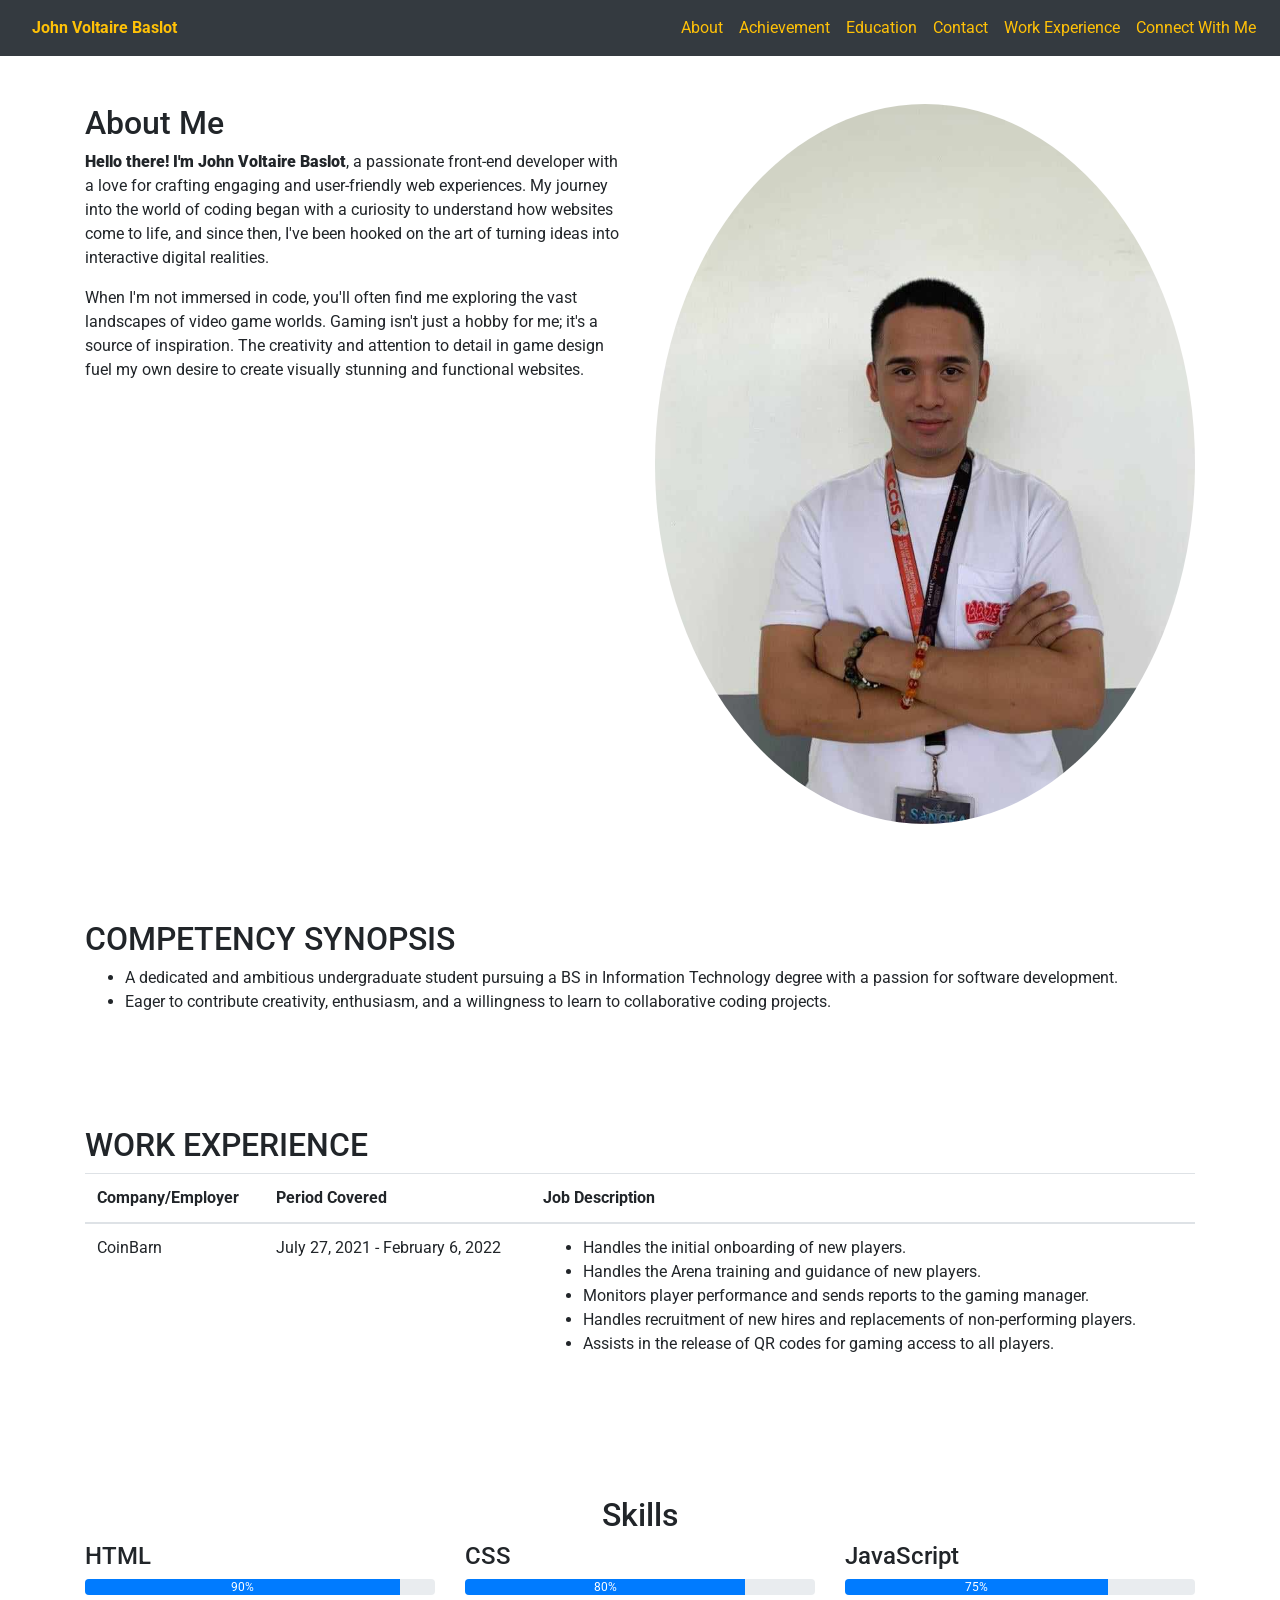
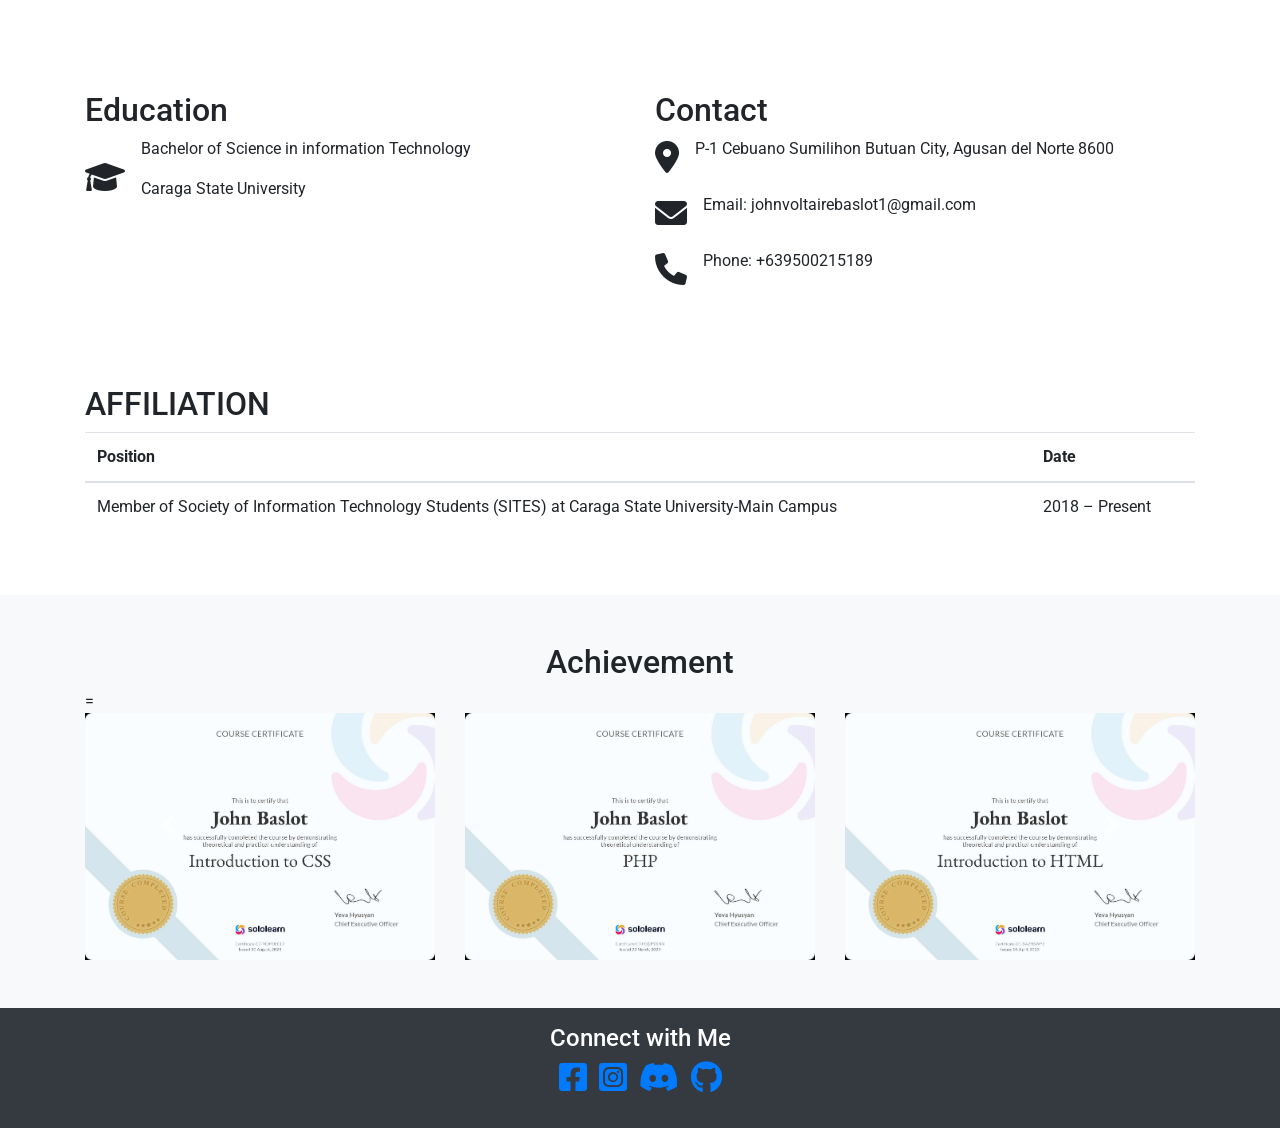
==== index.html @ df672ea3 "Initial commit" ====
<!DOCTYPE html>
<html lang="en">
<head>
    <meta charset="UTF-8">
    <meta name="viewport" content="width=device-width, initial-scale=1.0">
    
    <link rel="stylesheet" href="https://cdnjs.cloudflare.com/ajax/libs/font-awesome/6.0.0-beta3/css/all.min.css">
    <link rel="stylesheet" href="https://fonts.googleapis.com/css2?family=Roboto:wght@400;700&display=swap">
    <link rel="stylesheet" href="https://stackpath.bootstrapcdn.com/bootstrap/4.5.2/css/bootstrap.min.css">
    <link rel="stylesheet" href="styles.css">


    <title>John Voltaire Baslot - Portfolio</title>
</head>
<body>

    <!-- Navbar -->
  <nav class="navbar navbar-expand-lg navbar-light bg-dark">
    <a class="nav-link text-warning bg-yellow" href="#about"  style="color: white; font-weight: bold;">John Voltaire Baslot</a>
    <button class="navbar-toggler" type="button" data-toggle="collapse" data-target="#navbarNav" aria-controls="navbarNav" aria-expanded="false" aria-label="Toggle navigation">
        <span class="navbar-toggler-icon"></span>
    </button>
    <div class="collapse navbar-collapse" id="navbarNav">
        <ul class="navbar-nav ml-auto">
            <li class="nav-item active">
                <a class="nav-link text-warning bg-yellow" href="#about">About</a>
            </li>
            <li class="nav-item">
                <a class="nav-link text-warning bg-yellow" href="#projects">Achievement</a>
            </li>
            <li class="nav-item">
                <a class="nav-link text-warning bg-yellow" href="#education-contact">Education</a>
            </li>
            <li class="nav-item">
                <a class="nav-link text-warning bg-yellow" href="#education-contact">Contact</a>
            </li>
            <li class="nav-item">
              <a class="nav-link text-warning bg-yellow" href="#work-experience">Work Experience</a>
          </li>
          <li class="nav-item">
            <a class="nav-link text-warning bg-yellow" href="#footer">Connect With Me</a>
        </li>
        </ul>
    </div>
</nav>



    <!-- About Section -->
    <section id="about" class="py-5">
        <div class="container">
            <div class="row">
                <div class="col-md-6">
                    <h2>About Me</h2>
                    <p> <span style="font-weight: 1000;">Hello there! I'm John Voltaire Baslot</span>, 
                        a passionate front-end developer with a love for crafting engaging and user-friendly web experiences.
                         My journey into the world of coding began with a curiosity to understand how websites come to life, and since then,
                        I've been hooked on the art of turning ideas into interactive digital realities.</p>
                    <p>When I'm not immersed in code, you'll often find me exploring the vast landscapes of video game worlds. Gaming isn't just a hobby for me; it's a source of inspiration. 
                        The creativity and attention to detail in game design fuel my own desire to create visually stunning and functional websites.
                    </p>
                </div>
                <!-- Add an image of yourself in the other column -->
                <div class="col-md-6">
                    <img src="/img/baslot.jpg" alt="Your Name" class="img-fluid rounded-circle">
                </div>
            </div>
        </div>
    </section>

    <!-- COMPETENCY SYNOPSIS -->
<section id="competency-synopsis" class="py-5">
  <div class="container">
      <h2>COMPETENCY SYNOPSIS</h2>
      <ul>
          <li>A dedicated and ambitious undergraduate student pursuing a BS in Information Technology degree with a passion for software development.</li>
          <li>Eager to contribute creativity, enthusiasm, and a willingness to learn to collaborative coding projects.</li>
      </ul>
  </div>
</section>

<!-- WORK EXPERIENCE -->
<section id="work-experience" class="py-5">
  <div class="container">
      <h2>WORK EXPERIENCE</h2>
      <table class="table">
          <thead>
              <tr>
                  <th>Company/Employer</th>
                  <th>Period Covered</th>
                  <th>Job Description</th>
              </tr>
          </thead>
          <tbody>
              <tr>
                  <td>CoinBarn</td>
                  <td>July 27, 2021 - February 6, 2022</td>
                  <td>
                      <ul>
                          <li>Handles the initial onboarding of new players.</li>
                          <li>Handles the Arena training and guidance of new players.</li>
                          <li>Monitors player performance and sends reports to the gaming manager.</li>
                          <li>Handles recruitment of new hires and replacements of non-performing players.</li>
                          <li>Assists in the release of QR codes for gaming access to all players.</li>
                      </ul>
                  </td>
              </tr>
              <!-- Add more work experiences as needed -->
          </tbody>
      </table>
  </div>
</section>

    <!-- Skills Section -->
<section id="skills" class="py-5">
  <div class="container">
      <h2 class="text-center">Skills</h2>
      <div class="row">
          <div class="col-md-4">
              <h4>HTML</h4>
              <div class="progress">
                  <div class="progress-bar" role="progressbar" style="width: 90%;" aria-valuenow="90" aria-valuemin="0" aria-valuemax="100">90%</div>
              </div>
          </div>
          <div class="col-md-4">
              <h4>CSS</h4>
              <div class="progress">
                  <div class="progress-bar" role="progressbar" style="width: 80%;" aria-valuenow="80" aria-valuemin="0" aria-valuemax="100">80%</div>
              </div>
          </div>
          <div class="col-md-4">
              <h4>JavaScript</h4>
              <div class="progress">
                  <div class="progress-bar" role="progressbar" style="width: 75%;" aria-valuenow="75" aria-valuemin="0" aria-valuemax="100">75%</div>
              </div>
          </div>
          <!-- Add more skills as needed -->
      </div>
  </div>
</section>
    <!-- Education and Contact Section -->
<section id="education-contact" class="py-5">
  <div class="container">
      <div class="row">
          <!-- Education Section -->
          <div class="col-md-6">
              <h2>Education</h2>
              <div class="d-flex align-items-center mb-3">
                  <i class="fas fa-graduation-cap fa-2x mr-3"></i> 

                  <div>
              
                      <p>Bachelor of Science in information Technology</p>
                      <p>Caraga State University</p>
                          
                  </div>
                  
              </div>
          </div>
          <!-- Contact Section -->
          <div class="col-md-6">
              <h2>Contact</h2>
              <div class="d-flex align-items-center mb-3">
                  <i class="fas fa-map-marker-alt fa-2x mr-3"></i> <!-- Bootstrap Location Icon -->
                  <div>
                      <p>P-1 Cebuano Sumilihon Butuan City, Agusan del Norte 8600</p>
                  </div>
              </div>
              <div class="d-flex align-items-center mb-3">
                  <i class="fas fa-envelope fa-2x mr-3"></i> <!-- Bootstrap Email Icon -->
                  <div>
                      <p>Email: johnvoltairebaslot1@gmail.com</p>
                  </div>
              </div>
              <div class="d-flex align-items-center">
                  <i class="fas fa-phone fa-2x mr-3"></i> <!-- Bootstrap Phone Icon -->
                  <div>
                      <p>Phone: +639500215189</p>
                  </div>
              </div>
          </div>
      </div>
  </div>
</section>
<!-- Affiliation Section -->
<section id="affiliation" class="py-5">
  <div class="container">
      <h2>AFFILIATION</h2>
      <table class="table">
          <thead>
              <tr>
                  <th>Position</th>
                  <th>Date</th>
              </tr>
          </thead>
          <tbody>
              <tr>
                  <td>Member of Society of Information Technology Students (SITES) at Caraga State University-Main Campus</td>
                  <td>2018 – Present</td>
              </tr>
              <!-- Add more affiliations as needed -->
          </tbody>
      </table>
  </div>
</section>
<!-- Achievement Section -->
<section id="projects" class="bg-light py-5">
  <div class="container">
      <h2 class="text-center">Achievement</h2>

      <div id="achievementCarousel" class="carousel slide" data-ride="carousel" data-interval="2000">
          <div class="carousel-inner">
              <!-- Slide 1 -->
              <div class="carousel-item active">=
                  <div class="row">
                      <!-- Certificate 1 -->
                      <div class="col-md-4">
                          <img src="/img/cert1.jpg" alt="Certificate 1" class="d-block w-100 img-fluid">
                      </div>
                      <!-- Certificate 2 -->
                      <div class="col-md-4">
                          <img src="/img/cert2.jpg" alt="Certificate 2" class="d-block w-100 img-fluid">
                      </div>
                      <!-- Certificate 3 -->
                      <div class="col-md-4">
                          <img src="/img/cert3.jpg" alt="Certificate 3" class="d-block w-100 img-fluid">
                      </div>
                  </div>
              </div>

              <!-- Slide 2 -->
              <div class="carousel-item">
                  <div class="row">
                      <!-- Certificate 4 -->
                      <div class="col-md-4">
                          <img src="/img/cert4.jpg" alt="Certificate 4" class="d-block w-100 img-fluid">
                      </div>
                      <!-- Certificate 5 -->
                      <div class="col-md-4">
                          <img src="/img/cert5.jpg" alt="Certificate 5" class="d-block w-100 img-fluid">
                      </div>
                      <!-- Add more certificates as needed -->
                  </div>
              </div>
          </div>

          <!-- Carousel Controls -->
          <a class="carousel-control-prev" href="#achievementCarousel" role="button" data-slide="prev">
              <span class="carousel-control-prev-icon" aria-hidden="true"></span>
              <span class="sr-only">Previous</span>
          </a>
          <a class="carousel-control-next" href="#achievementCarousel" role="button" data-slide="next">
              <span class="carousel-control-next-icon" aria-hidden="true"></span>
              <span class="sr-only">Next</span>
          </a>
      </div>
  </div>
</section>
<!-- Footer Section -->
<footer id="footer" class="py-3 bg-dark text-white">
  <div class="container text-center">
      <div class="row">
          <div class="col-md-12">
              <h4>Connect with Me</h4>
              <ul class="list-inline">
                  <!-- Facebook Icon -->
                  <li class="list-inline-item">
                      <a href="https://www.facebook.com/khenjohn87" target="_blank" title="Facebook">
                          <i class="fab fa-facebook-square fa-2x"></i>
                      </a>
                  </li>
                  <!-- Instagram Icon -->
                  <li class="list-inline-item">
                      <a href="https://www.instagram.com/Aintgvnsht_/?fbclid=IwAR0Fw1UlTPKoQnUHBwfjWMZiloUyAlEYt2yUigf3tytFsCGXTXT5GcWN_cA" target="_blank" title="Instagram">
                          <i class="fab fa-instagram-square fa-2x"></i>
                      </a>
                  </li>
                  <!-- Discord Icon -->
                  <li class="list-inline-item">
                      <a href="https://discord.gg/yourinvite" target="_blank" title="Discord">
                          <i class="fab fa-discord fa-2x"></i>
                      </a>
                  </li>
                  <!-- GitHub Icon -->
                  <li class="list-inline-item">
                      <a href="https://github.com/Baslot" target="_blank" title="GitHub">
                          <i class="fab fa-github fa-2x"></i>
                      </a>
                  </li>
              </ul>
          </div>
      </div>
  </div>
</footer>
    <!-- Bootstrap JS and Popper.js (required for Bootstrap components) -->
    <script src="https://code.jquery.com/jquery-3.5.1.slim.min.js"></script>
    <script src="https://cdn.jsdelivr.net/npm/@popperjs/core@2.10.2/dist/umd/popper.min.js"></script>
    <script src="https://stackpath.bootstrapcdn.com/bootstrap/4.5.2/js/bootstrap.min.js"></script>
</body>
</html>
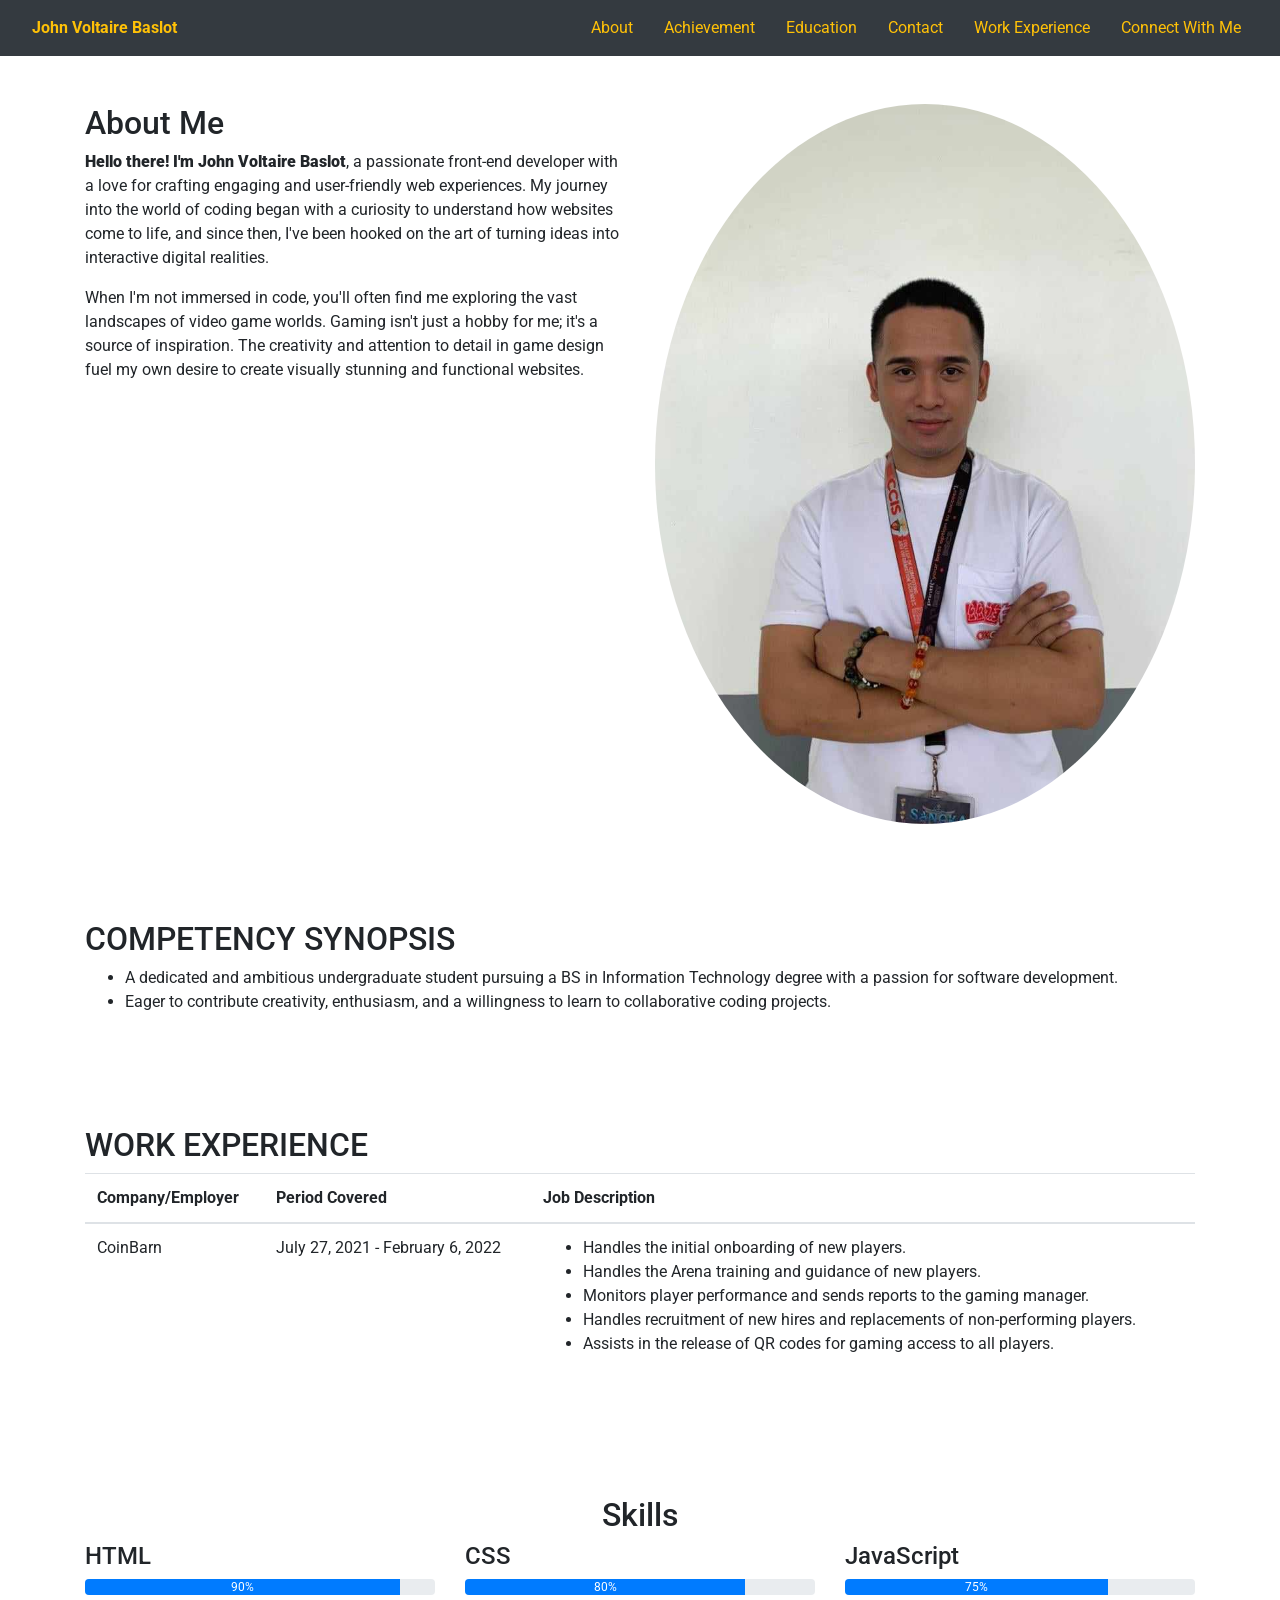
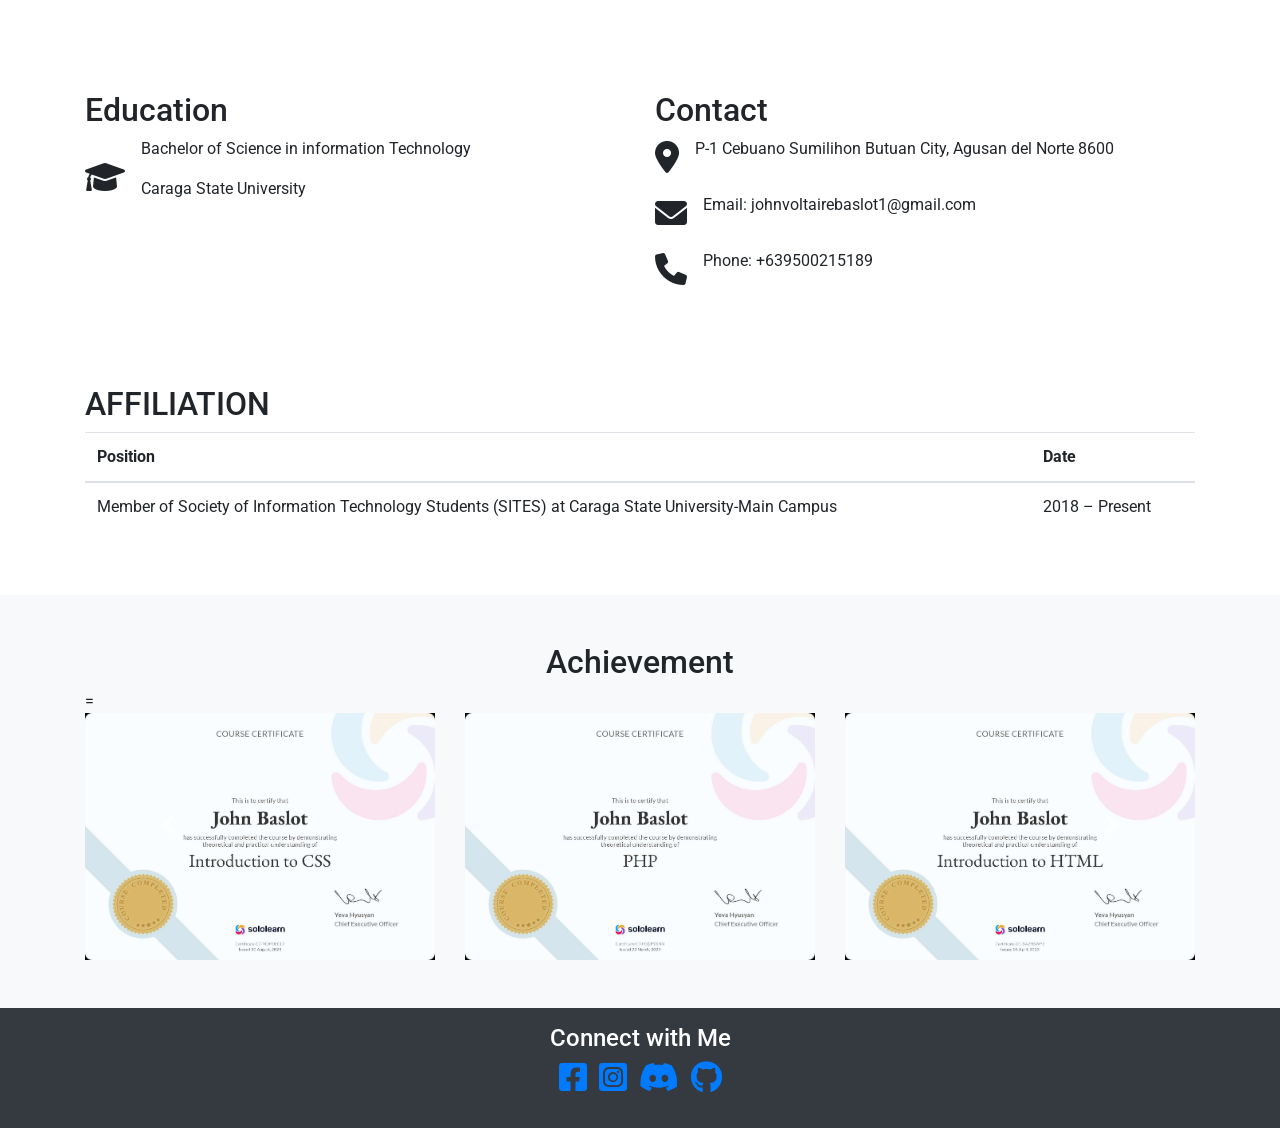
==== commit b0e55193: "Update index.html" ====
--- a/index.html
+++ b/index.html
@@ -7,7 +7,7 @@
     <link rel="stylesheet" href="https://cdnjs.cloudflare.com/ajax/libs/font-awesome/6.0.0-beta3/css/all.min.css">
     <link rel="stylesheet" href="https://fonts.googleapis.com/css2?family=Roboto:wght@400;700&display=swap">
     <link rel="stylesheet" href="https://stackpath.bootstrapcdn.com/bootstrap/4.5.2/css/bootstrap.min.css">
-    <link rel="stylesheet" href="styles.css">
+    <link rel="stylesheet" href="style.css">
 
 
     <title>John Voltaire Baslot - Portfolio</title>
--- a/style.css
+++ b/style.css
@@ -0,0 +1,45 @@
+
+body {
+  font-family: 'Roboto', sans-serif;
+}
+
+h1, h2, h3, h4, h5, h6 {
+  font-family: 'Roboto', sans-serif;
+  
+}
+
+p {
+  font-family: 'Roboto', sans-serif;
+  
+}
+
+
+.navbar {
+  background-color: #f8f9fa;
+}
+
+.navbar-brand {
+  font-weight: bold;
+}
+
+.navbar-nav .nav-item {
+  margin-right: 15px;
+}
+
+.nav-item:hover{
+  background-color: yellow;
+}
+
+.sr-only{
+  color: black;
+}
+section {
+  padding: 80px 0;
+}
+
+.img-fluid {
+  max-width: 100%;
+  height: auto;
+}
+
+
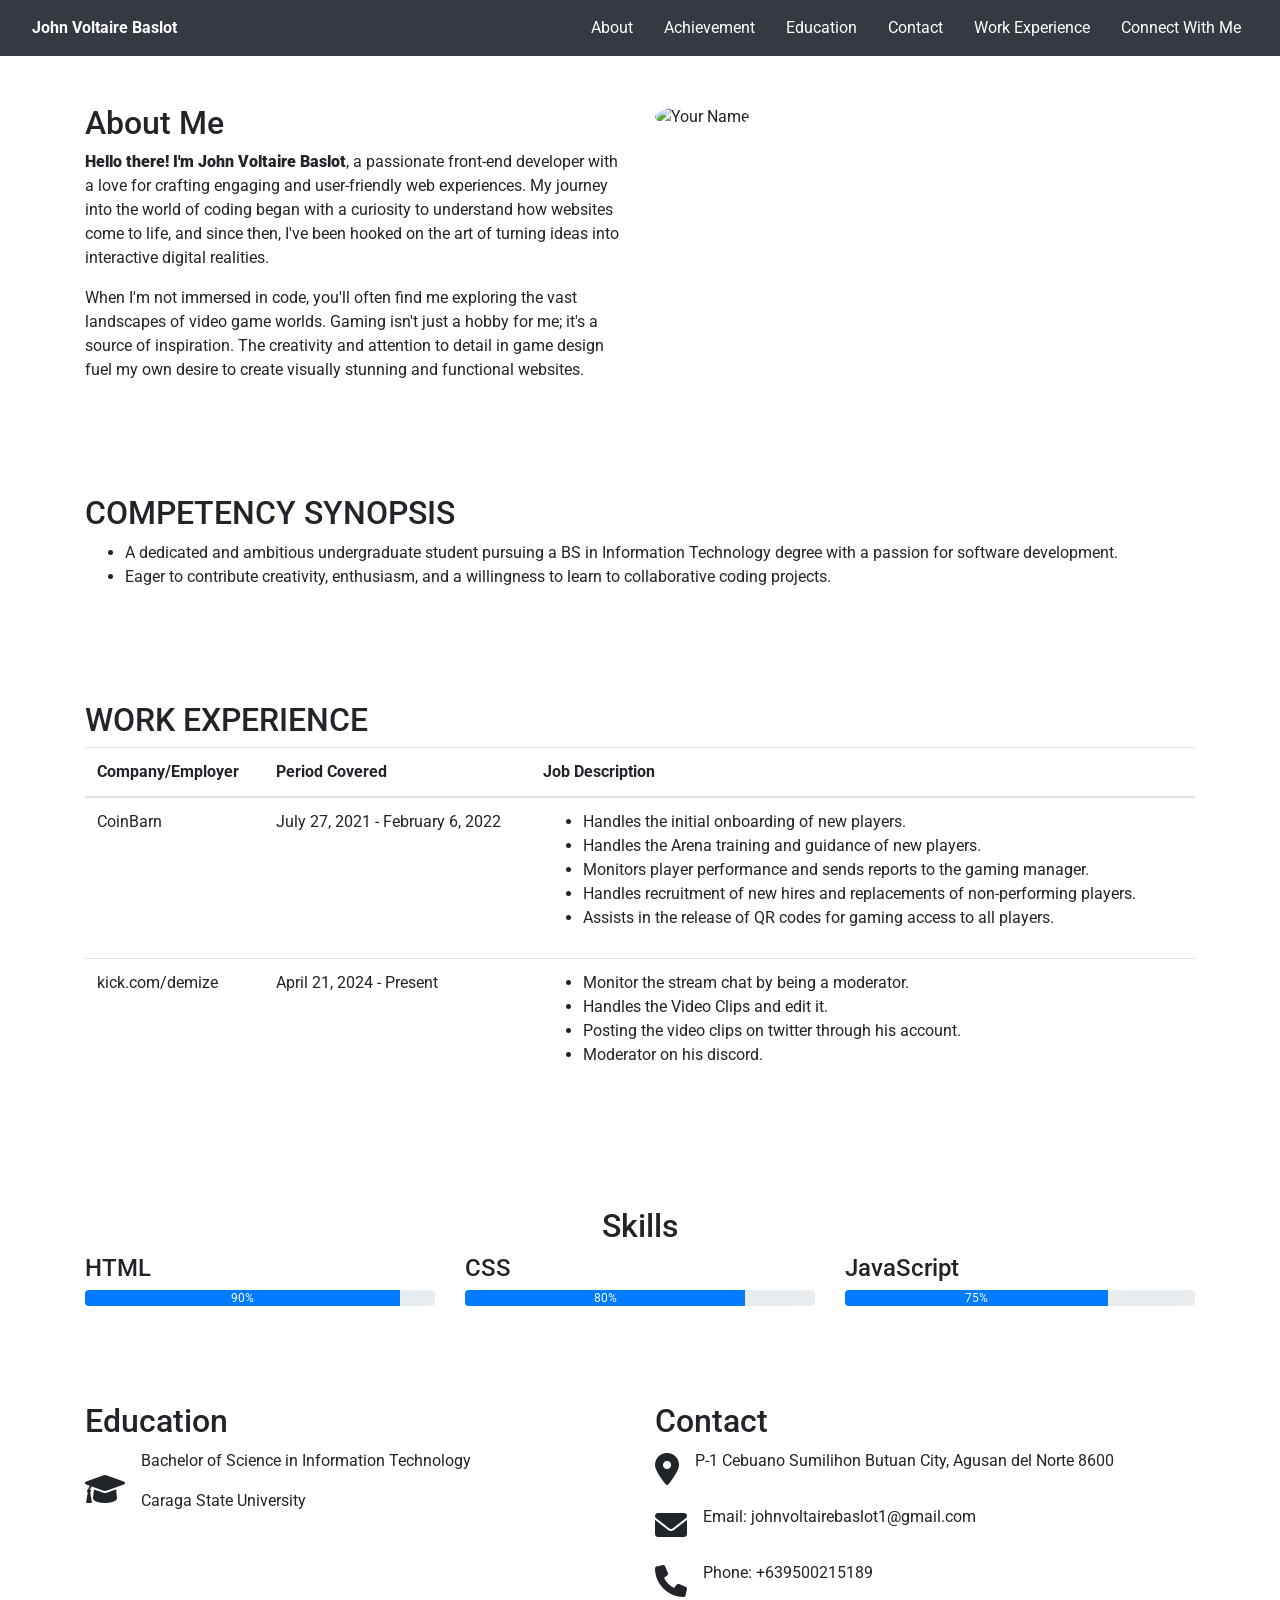
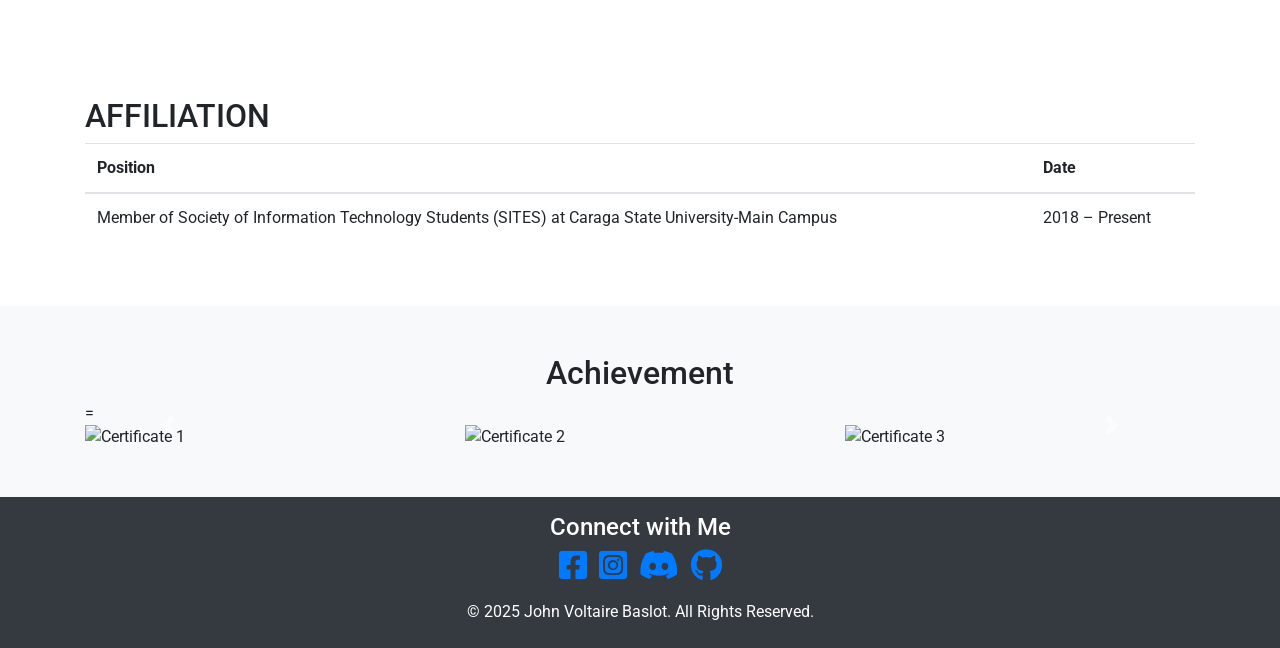
==== commit 9aeb468a: "Update index.html" ====
--- a/index.html
+++ b/index.html
@@ -12,37 +12,37 @@
 
     <title>John Voltaire Baslot - Portfolio</title>
 </head>
-<body>
+<body img src="/Baslot.github.io-master/img/MALOI1.jpg" alt="MALOI1">
 
     <!-- Navbar -->
-  <nav class="navbar navbar-expand-lg navbar-light bg-dark">
-    <a class="nav-link text-warning bg-yellow" href="#about"  style="color: white; font-weight: bold;">John Voltaire Baslot</a>
-    <button class="navbar-toggler" type="button" data-toggle="collapse" data-target="#navbarNav" aria-controls="navbarNav" aria-expanded="false" aria-label="Toggle navigation">
-        <span class="navbar-toggler-icon"></span>
-    </button>
-    <div class="collapse navbar-collapse" id="navbarNav">
-        <ul class="navbar-nav ml-auto">
-            <li class="nav-item active">
-                <a class="nav-link text-warning bg-yellow" href="#about">About</a>
-            </li>
-            <li class="nav-item">
-                <a class="nav-link text-warning bg-yellow" href="#projects">Achievement</a>
-            </li>
-            <li class="nav-item">
-                <a class="nav-link text-warning bg-yellow" href="#education-contact">Education</a>
-            </li>
-            <li class="nav-item">
-                <a class="nav-link text-warning bg-yellow" href="#education-contact">Contact</a>
-            </li>
-            <li class="nav-item">
-              <a class="nav-link text-warning bg-yellow" href="#work-experience">Work Experience</a>
-          </li>
-          <li class="nav-item">
-            <a class="nav-link text-warning bg-yellow" href="#footer">Connect With Me</a>
-        </li>
-        </ul>
-    </div>
-</nav>
+    <nav class="navbar navbar-expand-lg navbar-light bg-dark">
+        <a class="nav-link" href="#about" style="color: white; font-weight: bold;">John Voltaire Baslot</a>
+        <button class="navbar-toggler" type="button" data-toggle="collapse" data-target="#navbarNav" aria-controls="navbarNav" aria-expanded="false" aria-label="Toggle navigation">
+            <span class="navbar-toggler-icon"></span>
+        </button>
+        <div class="collapse navbar-collapse" id="navbarNav">
+            <ul class="navbar-nav ml-auto">
+                <li class="nav-item active">
+                    <a class="nav-link" href="#about" style="color: white;">About</a>
+                </li>
+                <li class="nav-item">
+                    <a class="nav-link" href="#projects" style="color: white;">Achievement</a>
+                </li>
+                <li class="nav-item">
+                    <a class="nav-link" href="#education-contact" style="color: white;">Education</a>
+                </li>
+                <li class="nav-item">
+                    <a class="nav-link" href="#education-contact" style="color: white;">Contact</a>
+                </li>
+                <li class="nav-item">
+                    <a class="nav-link" href="#work-experience" style="color: white;">Work Experience</a>
+                </li>
+                <li class="nav-item">
+                    <a class="nav-link" href="#footer" style="color: white;">Connect With Me</a>
+                </li>
+            </ul>
+        </div>
+    </nav>
 
 
 
@@ -62,7 +62,9 @@
                 </div>
                 <!-- Add an image of yourself in the other column -->
                 <div class="col-md-6">
-                    <img src="/img/baslot.jpg" alt="Your Name" class="img-fluid rounded-circle">
+                    <img src="/Baslot.github.io-master/img/baslot.jpg" alt="Your Name" class="img-fluid rounded-circle" 
+                    style="width: 550px; height: 550px; object-fit: cover;" 
+                    alt="Circular Image">
                 </div>
             </div>
         </div>
@@ -81,35 +83,48 @@
 
 <!-- WORK EXPERIENCE -->
 <section id="work-experience" class="py-5">
-  <div class="container">
-      <h2>WORK EXPERIENCE</h2>
-      <table class="table">
-          <thead>
-              <tr>
-                  <th>Company/Employer</th>
-                  <th>Period Covered</th>
-                  <th>Job Description</th>
-              </tr>
-          </thead>
-          <tbody>
-              <tr>
-                  <td>CoinBarn</td>
-                  <td>July 27, 2021 - February 6, 2022</td>
-                  <td>
-                      <ul>
-                          <li>Handles the initial onboarding of new players.</li>
-                          <li>Handles the Arena training and guidance of new players.</li>
-                          <li>Monitors player performance and sends reports to the gaming manager.</li>
-                          <li>Handles recruitment of new hires and replacements of non-performing players.</li>
-                          <li>Assists in the release of QR codes for gaming access to all players.</li>
-                      </ul>
-                  </td>
-              </tr>
-              <!-- Add more work experiences as needed -->
-          </tbody>
-      </table>
-  </div>
-</section>
+    <div class="container">
+        <h2>WORK EXPERIENCE</h2>
+        <table class="table">
+            <thead>
+                <tr>
+                    <th>Company/Employer</th>
+                    <th>Period Covered</th>
+                    <th>Job Description</th>
+                </tr>
+            </thead>
+            <tbody>
+                <tr>
+                    <td>CoinBarn</td>
+                    <td>July 27, 2021 - February 6, 2022</td>
+                    <td>
+                        <ul>
+                            <li>Handles the initial onboarding of new players.</li>
+                            <li>Handles the Arena training and guidance of new players.</li>
+                            <li>Monitors player performance and sends reports to the gaming manager.</li>
+                            <li>Handles recruitment of new hires and replacements of non-performing players.</li>
+                            <li>Assists in the release of QR codes for gaming access to all players.</li>
+                        </ul>
+                    </td>
+                </tr>
+                <tr>
+                    <td>kick.com/demize</td>
+                    <td>April 21, 2024 - Present</td>
+                    <td>
+                        <ul>
+                            <li>Monitor the stream chat by being a moderator.</li>
+                            <li>Handles the Video Clips and edit it.</li>
+                            <li>Posting the video clips on twitter through his account.</li>
+                            <li>Moderator on his discord.</li>
+                        </ul>
+                    </td>
+                </tr>
+                <!-- Add more work experiences as needed -->
+            </tbody>
+        </table>
+    </div>
+  </section>
+  
 
     <!-- Skills Section -->
 <section id="skills" class="py-5">
@@ -150,7 +165,7 @@
 
                   <div>
               
-                      <p>Bachelor of Science in information Technology</p>
+                      <p>Bachelor of Science in Information Technology</p>
                       <p>Caraga State University</p>
                           
                   </div>
@@ -215,15 +230,15 @@
                   <div class="row">
                       <!-- Certificate 1 -->
                       <div class="col-md-4">
-                          <img src="/img/cert1.jpg" alt="Certificate 1" class="d-block w-100 img-fluid">
+                          <img src="/Baslot.github.io-master/img/cert1.jpg" alt="Certificate 1" class="d-block w-100 img-fluid">
                       </div>
                       <!-- Certificate 2 -->
                       <div class="col-md-4">
-                          <img src="/img/cert2.jpg" alt="Certificate 2" class="d-block w-100 img-fluid">
+                          <img src="/Baslot.github.io-master/img/cert2.jpg" alt="Certificate 2" class="d-block w-100 img-fluid">
                       </div>
                       <!-- Certificate 3 -->
                       <div class="col-md-4">
-                          <img src="/img/cert3.jpg" alt="Certificate 3" class="d-block w-100 img-fluid">
+                          <img src="/Baslot.github.io-master/img/cert3.jpg" alt="Certificate 3" class="d-block w-100 img-fluid">
                       </div>
                   </div>
               </div>
@@ -233,11 +248,11 @@
                   <div class="row">
                       <!-- Certificate 4 -->
                       <div class="col-md-4">
-                          <img src="/img/cert4.jpg" alt="Certificate 4" class="d-block w-100 img-fluid">
+                          <img src="/Baslot.github.io-master/img/cert4.jpg" alt="Certificate 4" class="d-block w-100 img-fluid">
                       </div>
                       <!-- Certificate 5 -->
                       <div class="col-md-4">
-                          <img src="/img/cert5.jpg" alt="Certificate 5" class="d-block w-100 img-fluid">
+                          <img src="/Baslot.github.io-master/img/cert5.jpg" alt="Certificate 5" class="d-block w-100 img-fluid">
                       </div>
                       <!-- Add more certificates as needed -->
                   </div>
@@ -289,6 +304,10 @@
                   </li>
               </ul>
           </div>
+          <div class="container">
+            <p class="mb-2">&copy; 2025 John Voltaire Baslot. All Rights Reserved.</p>
+            </div>
+
       </div>
   </div>
 </footer>
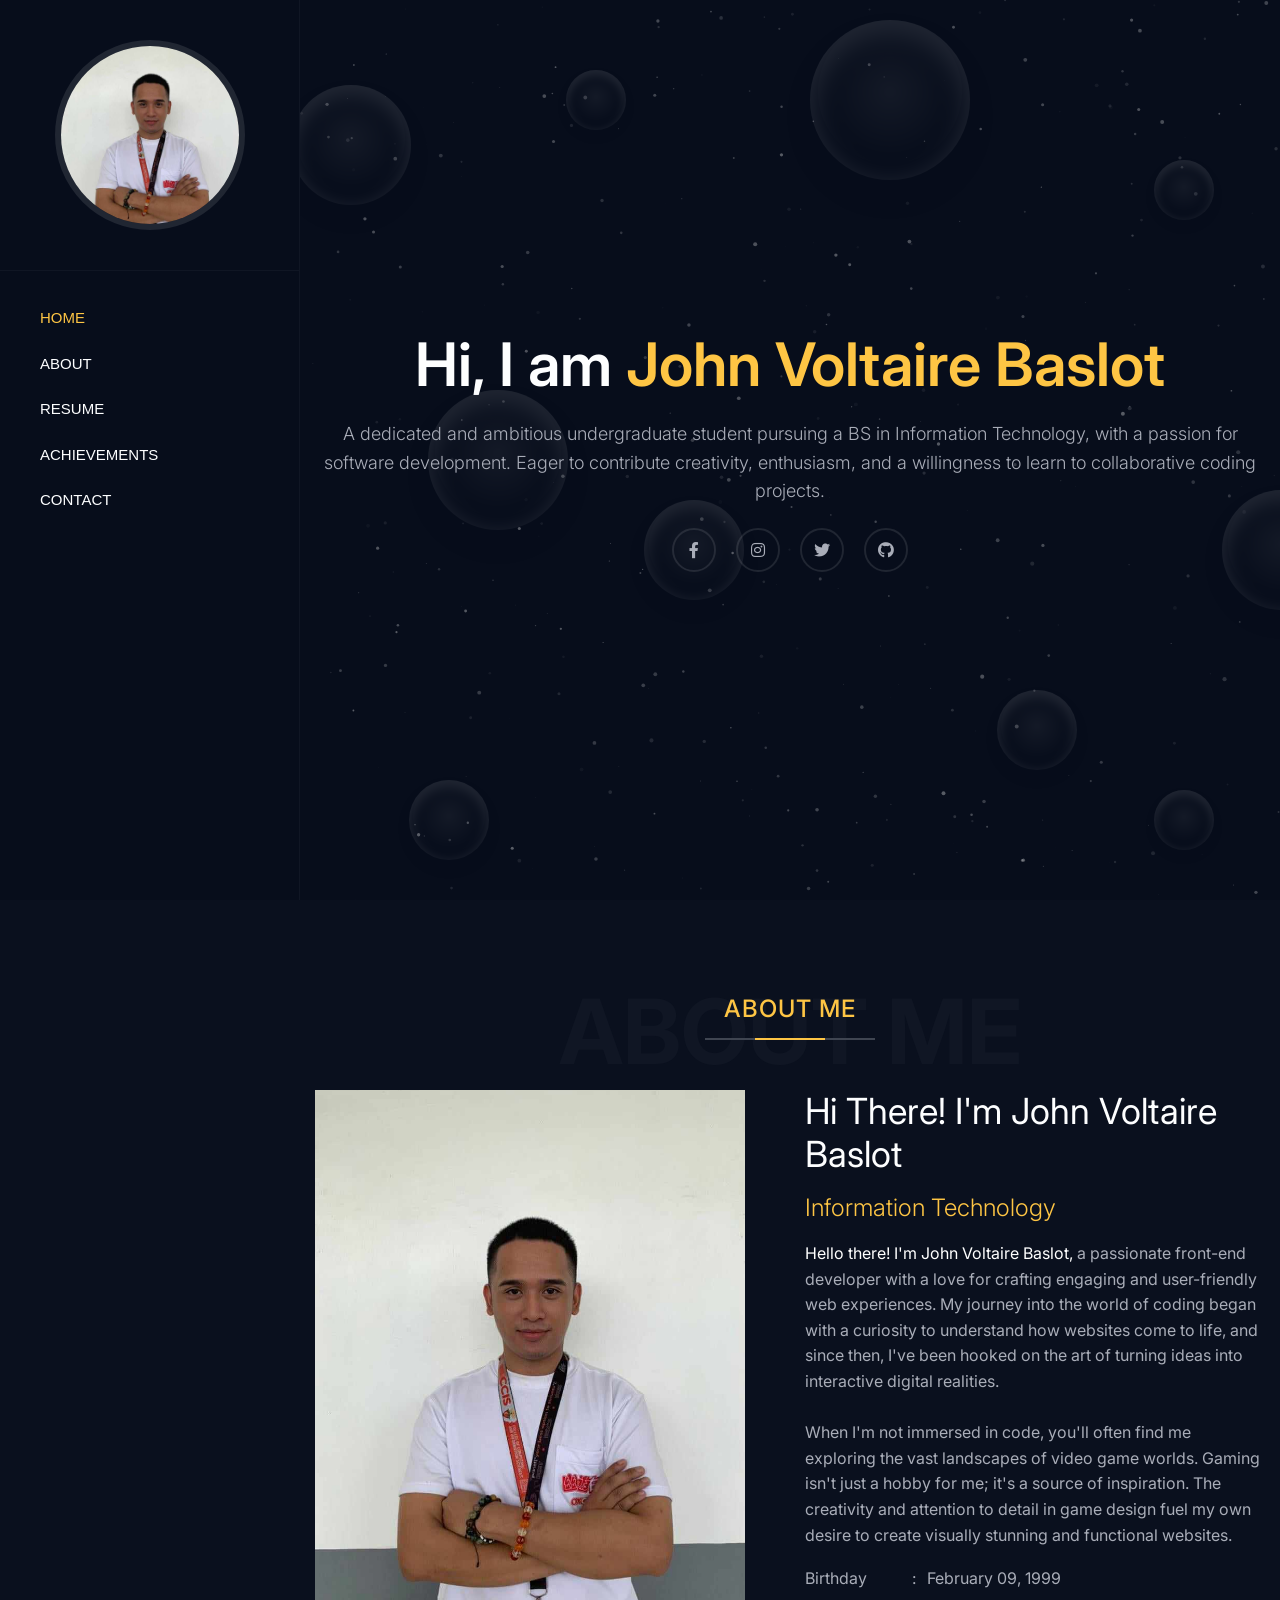
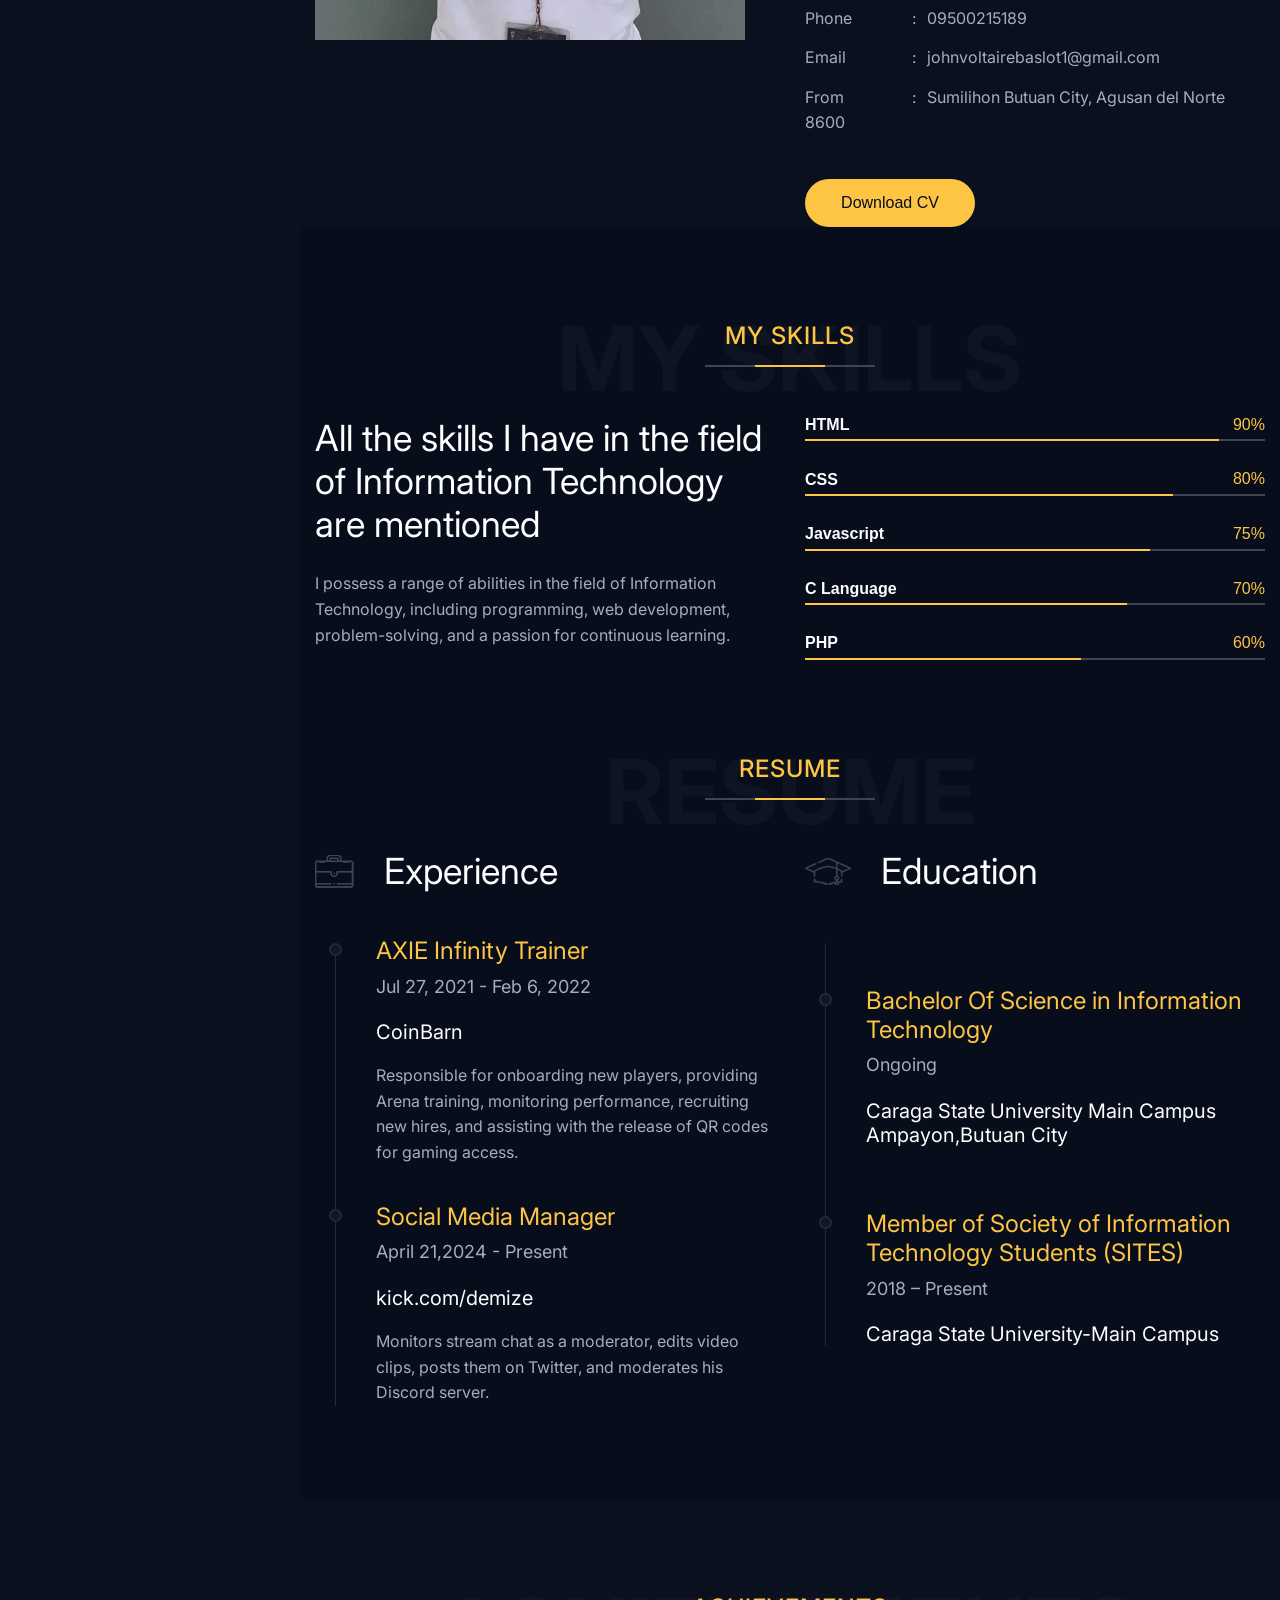
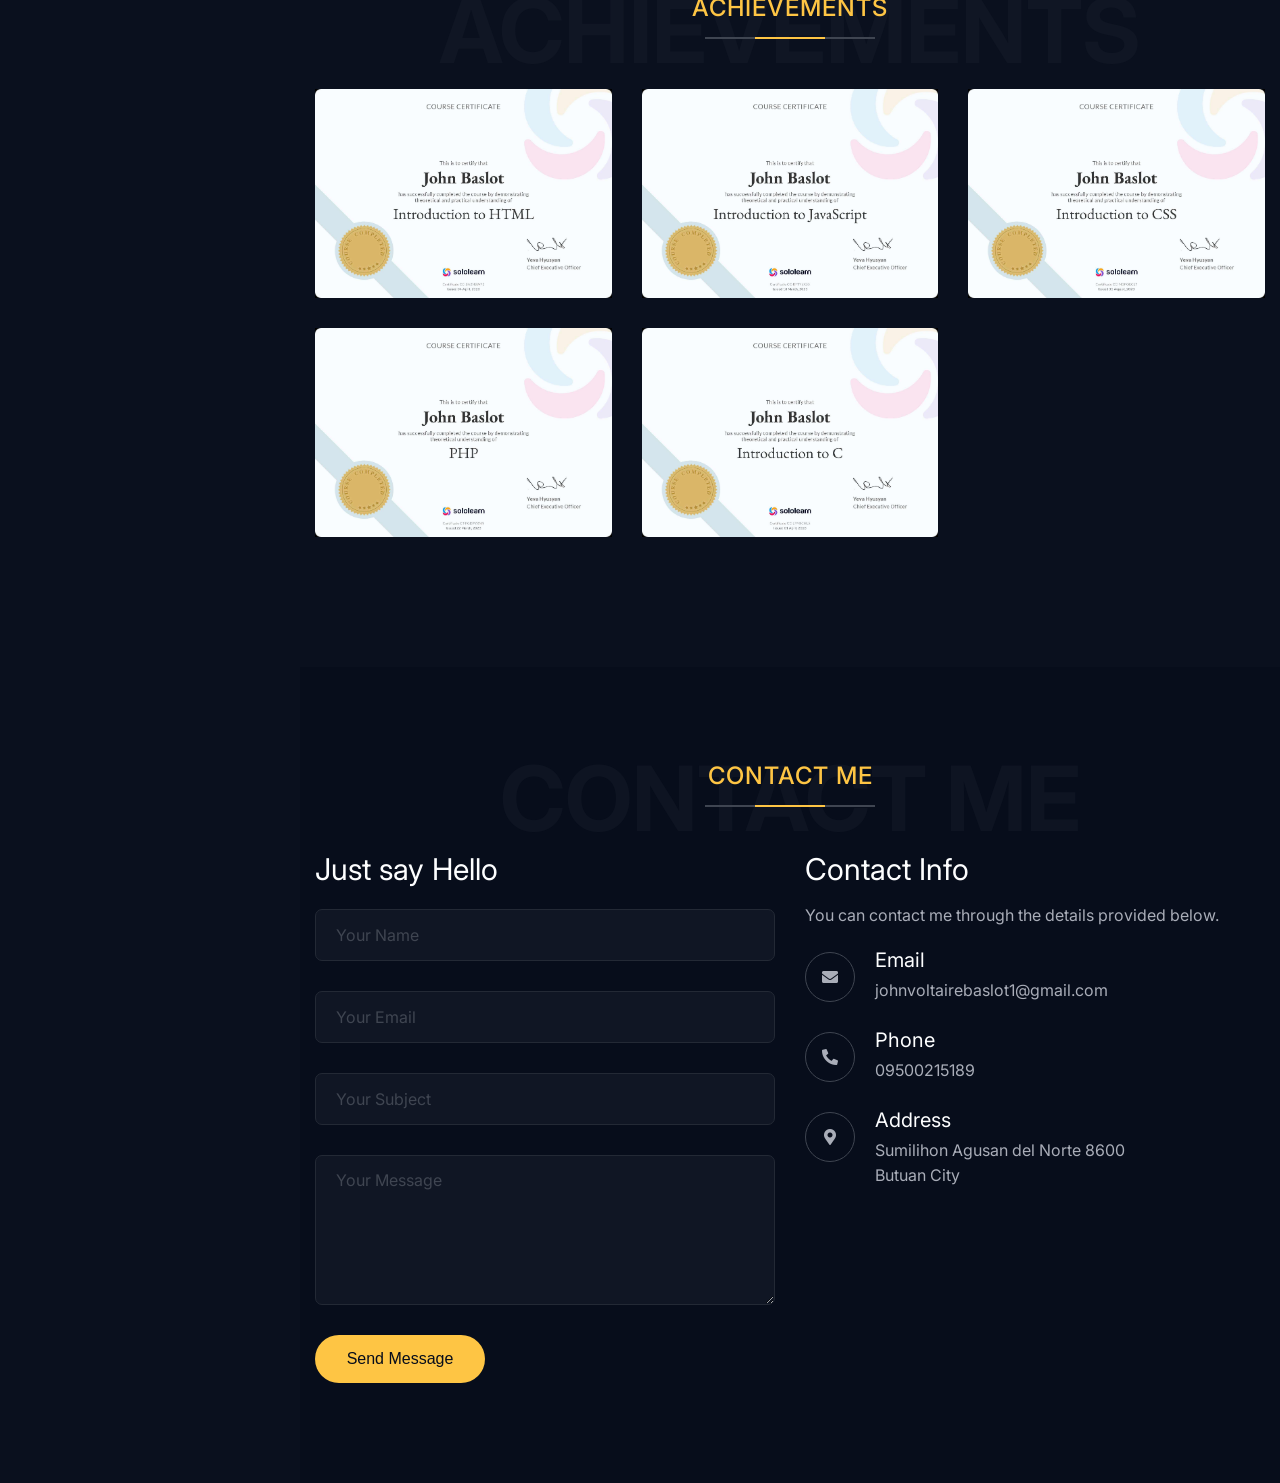
==== commit f4be295d: "first commit" ====
--- a/index.html
+++ b/index.html
@@ -1,319 +1,501 @@
 <!DOCTYPE html>
-<html lang="en">
+<html class="no-js" lang="en">
+
 <head>
-    <meta charset="UTF-8">
-    <meta name="viewport" content="width=device-width, initial-scale=1.0">
+  <!-- Meta Tags -->
+  <meta charset="utf-8">
+  <meta http-equiv="x-ua-compatible" content="ie=edge">
+  <meta name="viewport" content="width=device-width, initial-scale=1">
+  <meta name="author" content="Laralink">
+  <!-- Page Title -->
+  <title>Personal Portfolio</title>
+  <!-- Favicon Icon -->
+  <!-- Stylesheets -->
+  <link rel="stylesheet" href="assets/css/bootstrap.min.css" />
+  <link rel="stylesheet" href="assets/css/fontawesome.css" />
+  <link rel="stylesheet" href="assets/css/slick.css" />
+  <link rel="stylesheet" href="assets/css/lightgallery.min.css" />
+  <link rel="stylesheet" href="assets/css/animate.css" />
+  <link rel="stylesheet" href="assets/css/style.css" />
+</head>
+
+<body id="home" class="st-get-sidebar">
+  <!-- Start Header Section -->
+  <header class="st-site-header st-style2 st-sticky-header">
+    <div class="st-main-header">
+      <div class="container">
+        <div class="st-main-header-in">
+          <div class="st-main-header-left">
+            <div class="st-header-author"><img src="assets/img/baslot.jpg" alt=""></div>
+          </div>
+          <div class="st-main-header-right">
+            <div class="st-nav">
+              <ul class="st-nav-list st-onepage-nav">
+                <li><a href="#home" class="st-smooth-move">Home</a></li>
+                <li><a href="#about" class="st-smooth-move">About</a></li>
+                <li><a href="#resume" class="st-smooth-move">Resume</a></li>
+                <li><a href="#achievementS" class="st-smooth-move">AchievementS</a></li>
+                <li><a href="#contact" class="st-smooth-move">Contact</a></li>
+              </ul>
+
+            </div>
+          </div>
+        </div>
+      </div>
+    </div>
+  </header>
+  <!-- End Header Section -->
+
+  <!-- Start Hero Seciton -->
+  <section class="st-hero st-style2">
+    <div class="container">
+      <div class="st-hero-text">
+        <h1>Hi, I am <span>John Voltaire Baslot</span></h1>
+        <p>A dedicated and ambitious undergraduate student pursuing a BS in Information Technology, with a passion for software development. Eager to contribute creativity, enthusiasm, and a willingness to learn to collaborative coding projects.</p>
+        <div class="st-hero-social-links">
+          <a href="https://www.facebook.com/khenjohn87" class="st-social-btn">
+            <i class="fab fa-facebook-f"></i>
+          </a>
+           <a href="https://www.instagram.com/aintgvnsht_/" class="st-social-btn">
+            <i class="fab fa-instagram"></i>
+          </a>
+          <a href="https://x.com/Voltaire091999" class="st-social-btn">
+            <i class="fab fa-twitter"></i>
+          </a>
+          <a href="https://github.com/Baslot" class="st-social-btn">
+            <i class="fab fa-github"></i>
+          </a>
+        </div>
+      </div>
+    </div>
+    <div id="background-wrap">
+      <div class="bubble x1"></div>
+      <div class="bubble x2"></div>
+      <div class="bubble x3"></div>
+      <div class="bubble x4"></div>
+      <div class="bubble x5"></div>
+      <div class="bubble x6"></div>
+      <div class="bubble x7"></div>
+      <div class="bubble x8"></div>
+      <div class="bubble x9"></div>
+      <div class="bubble x10"></div>
+    </div>
+    <div id="particles-js"></div>
+  </section>
+  <!-- End Hero Seciton -->
+
+  <!-- Start About Seciton -->
+  <section id="about" class="st-about-wrap">
+    <div class="st-height-b100 st-height-lg-b80"></div>
+    <div class="container">
+      <div class="st-section-heading st-style1">
+        <h4 class="st-section-heading-title">ABOUT ME</h4>
+        <h2 class="st-section-heading-subtitle">ABOUT ME</h2>
+      </div>
+      <div class="st-height-b25 st-height-lg-b25"></div>
+    </div>
+    <div class="container">
+      <div class="row">
+        <div class="col-lg-6 wow fadeInLeft">
+          <div class="st-about-img-wrap">
+            <div class="st-about-img st-dynamic-bg st-bg" data-src="assets/img/baslot.jpg"></div>
+          </div>
+          <div class="st-height-b0 st-height-lg-b30"></div>
+        </div>
+        <div class="col-lg-6">
+          <div class="st-vertical-middle">
+            <div class="st-vertical-middle-in">
+              <div class="st-text-block st-style1">
+                <h2 class="st-text-block-title">Hi There! I'm John Voltaire Baslot</h2>
+                <h4 class="st-text-block-subtitle">Information Technology</h4>
+                <div class="st-text-block-text">
+                  <p><voltaire style="color: white;" >Hello there! I'm John Voltaire Baslot,</voltaire> a passionate front-end developer with a love for crafting engaging and user-friendly web experiences. My journey into the world of coding began with a curiosity to understand how websites come to life, and since then, I've been hooked on the art of turning ideas into interactive digital realities.<br><br>
+When I'm not immersed in code, you'll often find me exploring the vast landscapes of video game worlds. Gaming isn't just a hobby for me; it's a source of inspiration. The creativity and attention to detail in game design fuel my own desire to create visually stunning and functional websites.</p>
+                </div>
+                <ul class="st-text-block-details st-mp0">
+                  <li><span>Birthday</span> : <span>February 09, 1999</span></li>
+                  <li><span>Phone</span> : <span>09500215189</span></li>
+                  <li><span>Email</span> : <span>johnvoltairebaslot1@gmail.com</span></li>
+                  <li><span>From</span> : <span>Sumilihon Butuan City, Agusan del Norte 8600</span></li>
+                </ul>
+                <div class="st-text-block-btn">
+                 <a href="https://drive.google.com/uc?export=download&id=1cGBgOx_hUeIvAduwWB5CqvG87N5JP_-c" class="st-btn st-style1 st-color1">Download CV</a>
+
+                </div>
+              </div>
+            </div>
+          </div>
+        </div>
+      </div>
+    </div>
+  </section>
+
+  <!-- End Service Seciton -->
+
+  <!-- Start Skill Seciton -->
+  <section class="st-dark-bg">
+    <div class="st-height-b100 st-height-lg-b80"></div>
+    <div class="container">
+      <div class="st-section-heading st-style1">
+        <h4 class="st-section-heading-title">MY SKILLS</h4>
+        <h2 class="st-section-heading-subtitle">MY SKILLS</h2>
+      </div>
+      <div class="st-height-b25 st-height-lg-b25"></div>
+    </div>
+
+    <div class="container">
+      <div class="row">
+        <div class="col-lg-6">
+          <div class="st-skill-wrap">
+            <div class="st-skill-heading">
+              <h2 class="st-skill-title">All the skills I have in the field of Information Technology are mentioned</h2>
+              <div class="st-skill-subtitle">I possess a range of abilities in the field of Information Technology, including programming, web development, problem-solving, and a passion for continuous learning.
+              </div>
+            </div><!-- .st-skill-heading -->
+          </div>
+        </div>
+
+        <!-- Progressbar -->
+
+        <div class="col-lg-6">
+          <div class="st-height-b0 st-height-lg-b30"></div>
+          <div class="st-progressbar-wrap">
+            <div class="st-single-progressbar">
+              <div class="st-progressbar-heading">
+                <h3 class="st-progressbar-title">HTML</h3>
+                <div class="st-progressbar-percentage wow fadeInLeft" data-wow-duration="1.5s"
+                    data-wow-delay="0.5s">90%</div>
+              </div>
+              <div class="st-progressbar" data-progress="90">
+                <div class="st-progressbar-in wow fadeInLeft"></div>
+              </div>
+            </div><!-- .st-single-progressbar -->
+            <div class="st-height-b30 st-height-lg-b20"></div>
+            <div class="st-single-progressbar">
+              <div class="st-progressbar-heading">
+                <h3 class="st-progressbar-title">CSS</h3>
+                <div class="st-progressbar-percentage wow fadeInLeft" data-wow-duration="1.5s"
+                    data-wow-delay="0.5s">80%</div>
+              </div>
+              <div class="st-progressbar" data-progress="80">
+                <div class="st-progressbar-in wow fadeInLeft"></div>
+              </div>
+            </div><!-- .st-single-progressbar -->
+            <div class="st-height-b30 st-height-lg-b20"></div>
+            <div class="st-single-progressbar">
+              <div class="st-progressbar-heading">
+                <h3 class="st-progressbar-title">Javascript</h3>
+                <div class="st-progressbar-percentage wow fadeInLeft" data-wow-duration="1.5s"
+                    data-wow-delay="0.5s">75%</div>
+              </div>
+              <div class="st-progressbar" data-progress="75">
+                <div class="st-progressbar-in wow fadeInLeft"></div>
+              </div>
+            </div><!-- .st-single-progressbar -->
+
+
+            <div class="st-height-b30 st-height-lg-b20"></div>
+            <div class="st-single-progressbar">
+              <div class="st-progressbar-heading">
+                <h3 class="st-progressbar-title">C Language</h3>
+                <div class="st-progressbar-percentage wow fadeInLeft" data-wow-duration="1.5s"
+                    data-wow-delay="0.5s">70%</div>
+              </div>
+              <div class="st-progressbar" data-progress="70">
+                <div class="st-progressbar-in wow fadeInLeft"></div>
+              </div>
+            </div><!-- .st-single-progressbar -->
+
+            <div class="st-height-b30 st-height-lg-b20"></div>
+            <div class="st-single-progressbar">
+              <div class="st-progressbar-heading">
+                <h3 class="st-progressbar-title">PHP</h3>
+                <div class="st-progressbar-percentage wow fadeInLeft" data-wow-duration="1.5s"
+                    data-wow-delay="0.5s">60%</div>
+              </div>
+              <div class="st-progressbar" data-progress="60">
+                <div class="st-progressbar-in wow fadeInLeft"></div>
+
+
+          </div>
+        </div>
+      </div>
+    </div>
+  </section>
+  <!-- End Skill Seciton -->
+
+  <!-- Start Resume Seciton -->
+  <section id="resume" class="st-dark-bg">
+    <div class="st-height-b100 st-height-lg-b80"></div>
+    <div class="container">
+      <div class="st-section-heading st-style1">
+        <h4 class="st-section-heading-title">RESUME</h4>
+        <h2 class="st-section-heading-subtitle">RESUME</h2>
+      </div>
+      <div class="st-height-b25 st-height-lg-b25"></div>
+    </div>
+    <div class="container">
+      <div class="row">
+        <!-- Experience -->
+        <div class="col-lg-6">
+          <div class="st-resume-wrap">
+            <div class="st-resume-heading">
+              <img src="assets/img/icon/resume-icon1.png" alt="resume-icon">
+              <h2 class="st-resume-heading-title">Experience</h2>
+            </div>
+
+            <div class="st-height-b50 st-height-lg-b30"></div>
+
+            <div class="st-resume-timeline-wrap">
+              <div class="st-resume-timeline">
+                <h3 class="st-resume-timeline-title">AXIE Infinity Trainer</h3>
+                <div class="st-resume-timeline-duration">Jul 27, 2021 - Feb 6, 2022</div>
+                <h4 class="st-resume-timeline-subtitle">CoinBarn</h4>
+                <div class="st-resume-timeline-text">
+                  <p>Responsible for onboarding new players, providing Arena training, monitoring performance, recruiting new hires, and assisting with the release of QR codes for gaming access.</p>
+                </div>
+              </div> <!-- st-resume-timeline -->
+              <div class="st-height-b50 st-height-lg-b30"></div>
+              <div class="st-resume-timeline">
+                <h3 class="st-resume-timeline-title">Social Media Manager</h3>
+                <div class="st-resume-timeline-duration">April 21,2024 - Present</div>
+                <h4 class="st-resume-timeline-subtitle">kick.com/demize</h4>
+                <div class="st-resume-timeline-text">
+                  <p>Monitors stream chat as a moderator, edits video clips, posts them on Twitter, and moderates his Discord server.</p>
+                </div>
+              </div> <!-- st-resume-timeline -->
+   
+            </div>
+          </div>
+        </div>
+
+        <!-- Education -->
+        <div class="col-lg-6">
+
+          <div class="st-height-b0 st-height-lg-b50"></div>
+          <div class="st-resume-wrap">
+            <div class="st-resume-heading">
+              <img src="assets/img/icon/resume-icon2.png" alt="resume-icon">
+              <h2 class="st-resume-heading-title">Education</h2>
+            </div>
+            <div class="st-height-b50 st-height-lg-b30"></div>
+
+            <div class="st-resume-timeline-wrap">
+ 
+              <div class="st-height-b50 st-height-lg-b30"></div>
+              <div class="st-resume-timeline">
+                <h3 class="st-resume-timeline-title">Bachelor Of Science in Information Technology</h3>
+                <div class="st-resume-timeline-duration">Ongoing</div>
+                <h4 class="st-resume-timeline-subtitle">Caraga State University Main Campus Ampayon,Butuan City</h4>
+
+              </div> <!-- st-resume-timeline -->
+              <div class="st-height-b50 st-height-lg-b30"></div>
+              <div class="st-resume-timeline">
+                <h3 class="st-resume-timeline-title">Member of Society of Information Technology
+Students (SITES)</h3>
+                <div class="st-resume-timeline-duration">2018 – Present</div>
+                <h4 class="st-resume-timeline-subtitle">Caraga State University-Main
+Campus</h4>
+                <div class="st-resume-timeline-text">
+
+                </div>
+              </div> <!-- st-resume-timeline -->
+            </div>
+          </div>
+        </div>
+      </div>
+    </div>
+    <div class="st-height-b100 st-height-lg-b80"></div>
+  </section>
+  <!-- End Resume Seciton -->
+
+  <!-- Start Portfolio Seciton -->
+  <section id="achievementS">
+    <div class="st-height-b100 st-height-lg-b80"></div>
+    <div class="container">
+      <div class="st-section-heading st-style1">
+        <h4 class="st-section-heading-title">Achievements</h4>
+        <h2 class="st-section-heading-subtitle">Achievements</h2>
+      </div>
+      <div class="st-height-b25 st-height-lg-b25"></div>
+    </div>
+    <div class="container">
+      <div class="row">
+        <div class="col-lg-4 col-md-6">
+          <div class="st-portfolio-single st-style1 st-lightgallery">
+            <div class="st-portfolio-item">
+              <a href="assets/img/cert1.jpg" class="st-portfolio st-zoom st-lightbox-item">
+                <div class="st-portfolio-img st-zoom-in">
+                  <img src="assets/img/cert1.jpg">
+                </div>
+                <div class="st-portfolio-item-hover">
+                  <i class="fas fa-plus-circle"></i>
+                  <h5>Introduction to HTML</h5>
+                  <p>Sololearn</p>
+                </div>
+              </a>
+            </div>
+          </div>
+        </div>
+        <div class="col-lg-4 col-md-6">
+          <div class="st-portfolio-single st-style1 st-lightgallery">
+            <div class="st-portfolio-item">
+              <a href="assets/img/cert2.jpg" class="st-portfolio st-zoom st-lightbox-item">
+                <div class="st-portfolio-img st-zoom-in">
+                  <img src="assets/img/cert2.jpg" alt="portfolio">
+                </div>
+                <div class="st-portfolio-item-hover">
+                  <i class="fas fa-plus-circle"></i>
+                  <h5>Introduction to Javascript</h5>
+                  <p>Sololearn</p>
+                </div>
+              </a>
+            </div>
+          </div>
+        </div>
+        <div class="col-lg-4 col-md-6">
+          <div class="st-portfolio-single st-style1 st-lightgallery">
+            <div class="st-portfolio-item">
+              <a href="assets/img/cert3.jpg" class="st-portfolio st-zoom st-lightbox-item">
+                <div class="st-portfolio-img st-zoom-in">
+                  <img src="assets/img/cert3.jpg" alt="portfolio">
+                </div>
+                <div class="st-portfolio-item-hover">
+                  <i class="fas fa-plus-circle"></i>
+                  <h5>Introduction to CSS</h5>
+                  <p>Sololearn</p>
+                </div>
+              </a>
+            </div>
+          </div>
+        </div>
+        <div class="col-lg-4 col-md-6">
+          <div class="st-portfolio-single st-style1 st-lightgallery">
+            <div class="st-portfolio-item">
+              <a href="assets/img/cert4.jpg" class="st-portfolio st-zoom st-lightbox-item">
+                <div class="st-portfolio-img st-zoom-in">
+                  <img src="assets/img/cert4.jpg" alt="portfolio">
+                </div>
+                <div class="st-portfolio-item-hover">
+                  <i class="fas fa-plus-circle"></i>
+                  <h5>PHP</h5>
+                  <p>Sololearn</p>
+                </div>
+              </a>
+            </div>
+          </div>
+        </div>
+        <div class="col-lg-4 col-md-6">
+          <div class="st-portfolio-single st-style1 st-lightgallery">
+            <div class="st-portfolio-item">
+              <a href="assets/img/cert5.jpg" class="st-portfolio st-zoom st-lightbox-item">
+                <div class="st-portfolio-img st-zoom-in">
+                  <img src="assets/img/cert5.jpg" alt="portfolio">
+                </div>
+                <div class="st-portfolio-item-hover">
+                  <i class="fas fa-plus-circle"></i>
+                  <h5>Introduction to C</h5>
+                  <p>Sololearn</p>
+                </div>
+              </a>
+            </div>
+          </div>
+        </div>
+   
+      </div>
+    </div>
+    <div class="st-height-b100 st-height-lg-b80"></div>
+  </section>
+  <!-- End Portfolio Seciton -->
+
+  <!-- End Review Seciton -->
+
+  <!-- End Blog Seciton -->
+
+  <!-- Start Contact Seciton -->
+  <section id="contact" class="st-dark-bg">
+    <div class="st-height-b100 st-height-lg-b80"></div>
+    <div class="container">
+      <div class="st-section-heading st-style1">
+        <h4 class="st-section-heading-title">CONTACT ME</h4>
+        <h2 class="st-section-heading-subtitle">CONTACT ME</h2>
+      </div>
+      <div class="st-height-b25 st-height-lg-b25"></div>
+    </div>
+
+    <!-- Contact Container -->
+
+    <div class="container">
+      <div class="row">
+        <div class="col-lg-6">
+          <h3 class="st-contact-title">Just say Hello</h3>
+          <div id="st-alert"></div>
+          <form action="mail.php" method="POST" class="st-contact-form" id="contact-form">
+            <div class="st-form-field">
+              <input type="text" id="name" name="name" placeholder="Your Name" required>
+            </div>
+            <div class="st-form-field">
+              <input type="text" id="email" name="email" placeholder="Your Email" required>
+            </div>
+            <div class="st-form-field">
+              <input type="text" id="subject" name="subject" placeholder="Your Subject" required>
+            </div>
+            <div class="st-form-field">
+              <textarea cols="30" rows="10" id="msg" name="msg" placeholder="Your Message" required></textarea>
+            </div>
+            <button class="st-btn st-style1 st-color1" type="submit" id="submit" name="submit">Send message</button>
+          </form>
+        </div>
+        <div class="st-height-b0 st-height-lg-b30"></div>
+
+        <div class="col-lg-6">
+          <div class="st-height-b0 st-height-lg-b40"></div>
+          <h3 class="st-contact-title">Contact Info</h3>
+          <div class="st-contact-text">
+            You can contact me through the details provided below.
+          </div>
+          <div class="st-contact-info-wrap">
+            <div class="st-single-contact-info">
+              <i class="fas fa-envelope"></i>
+              <div class="st-single-info-details">
+                <h4>Email</h4>
+                <a href="mailto:johnvoltairebaslot1@gmail.com">johnvoltairebaslot1@gmail.com</a>
+
+              </div>
+            </div>
+            <div class="st-single-contact-info">
+              <i class="fas fa-phone-alt"></i>
+              <div class="st-single-info-details">
+                <h4>Phone</h4>
+                <span>09500215189</span>
+      
+              </div>
+            </div>
+            <div class="st-single-contact-info">
+              <i class="fas fa-map-marker-alt"></i>
+              <div class="st-single-info-details">
+                <h4>Address</h4>
+                <span>Sumilihon Agusan del Norte 8600 <br>Butuan City</span>
+              </div>
+            </div>
     
-    <link rel="stylesheet" href="https://cdnjs.cloudflare.com/ajax/libs/font-awesome/6.0.0-beta3/css/all.min.css">
-    <link rel="stylesheet" href="https://fonts.googleapis.com/css2?family=Roboto:wght@400;700&display=swap">
-    <link rel="stylesheet" href="https://stackpath.bootstrapcdn.com/bootstrap/4.5.2/css/bootstrap.min.css">
-    <link rel="stylesheet" href="style.css">
-
-
-    <title>John Voltaire Baslot - Portfolio</title>
-</head>
-<body img src="/Baslot.github.io-master/img/MALOI1.jpg" alt="MALOI1">
-
-    <!-- Navbar -->
-    <nav class="navbar navbar-expand-lg navbar-light bg-dark">
-        <a class="nav-link" href="#about" style="color: white; font-weight: bold;">John Voltaire Baslot</a>
-        <button class="navbar-toggler" type="button" data-toggle="collapse" data-target="#navbarNav" aria-controls="navbarNav" aria-expanded="false" aria-label="Toggle navigation">
-            <span class="navbar-toggler-icon"></span>
-        </button>
-        <div class="collapse navbar-collapse" id="navbarNav">
-            <ul class="navbar-nav ml-auto">
-                <li class="nav-item active">
-                    <a class="nav-link" href="#about" style="color: white;">About</a>
-                </li>
-                <li class="nav-item">
-                    <a class="nav-link" href="#projects" style="color: white;">Achievement</a>
-                </li>
-                <li class="nav-item">
-                    <a class="nav-link" href="#education-contact" style="color: white;">Education</a>
-                </li>
-                <li class="nav-item">
-                    <a class="nav-link" href="#education-contact" style="color: white;">Contact</a>
-                </li>
-                <li class="nav-item">
-                    <a class="nav-link" href="#work-experience" style="color: white;">Work Experience</a>
-                </li>
-                <li class="nav-item">
-                    <a class="nav-link" href="#footer" style="color: white;">Connect With Me</a>
-                </li>
-            </ul>
-        </div>
-    </nav>
-
-
-
-    <!-- About Section -->
-    <section id="about" class="py-5">
-        <div class="container">
-            <div class="row">
-                <div class="col-md-6">
-                    <h2>About Me</h2>
-                    <p> <span style="font-weight: 1000;">Hello there! I'm John Voltaire Baslot</span>, 
-                        a passionate front-end developer with a love for crafting engaging and user-friendly web experiences.
-                         My journey into the world of coding began with a curiosity to understand how websites come to life, and since then,
-                        I've been hooked on the art of turning ideas into interactive digital realities.</p>
-                    <p>When I'm not immersed in code, you'll often find me exploring the vast landscapes of video game worlds. Gaming isn't just a hobby for me; it's a source of inspiration. 
-                        The creativity and attention to detail in game design fuel my own desire to create visually stunning and functional websites.
-                    </p>
-                </div>
-                <!-- Add an image of yourself in the other column -->
-                <div class="col-md-6">
-                    <img src="/Baslot.github.io-master/img/baslot.jpg" alt="Your Name" class="img-fluid rounded-circle" 
-                    style="width: 550px; height: 550px; object-fit: cover;" 
-                    alt="Circular Image">
-                </div>
-            </div>
-        </div>
-    </section>
-
-    <!-- COMPETENCY SYNOPSIS -->
-<section id="competency-synopsis" class="py-5">
-  <div class="container">
-      <h2>COMPETENCY SYNOPSIS</h2>
-      <ul>
-          <li>A dedicated and ambitious undergraduate student pursuing a BS in Information Technology degree with a passion for software development.</li>
-          <li>Eager to contribute creativity, enthusiasm, and a willingness to learn to collaborative coding projects.</li>
-      </ul>
-  </div>
-</section>
-
-<!-- WORK EXPERIENCE -->
-<section id="work-experience" class="py-5">
-    <div class="container">
-        <h2>WORK EXPERIENCE</h2>
-        <table class="table">
-            <thead>
-                <tr>
-                    <th>Company/Employer</th>
-                    <th>Period Covered</th>
-                    <th>Job Description</th>
-                </tr>
-            </thead>
-            <tbody>
-                <tr>
-                    <td>CoinBarn</td>
-                    <td>July 27, 2021 - February 6, 2022</td>
-                    <td>
-                        <ul>
-                            <li>Handles the initial onboarding of new players.</li>
-                            <li>Handles the Arena training and guidance of new players.</li>
-                            <li>Monitors player performance and sends reports to the gaming manager.</li>
-                            <li>Handles recruitment of new hires and replacements of non-performing players.</li>
-                            <li>Assists in the release of QR codes for gaming access to all players.</li>
-                        </ul>
-                    </td>
-                </tr>
-                <tr>
-                    <td>kick.com/demize</td>
-                    <td>April 21, 2024 - Present</td>
-                    <td>
-                        <ul>
-                            <li>Monitor the stream chat by being a moderator.</li>
-                            <li>Handles the Video Clips and edit it.</li>
-                            <li>Posting the video clips on twitter through his account.</li>
-                            <li>Moderator on his discord.</li>
-                        </ul>
-                    </td>
-                </tr>
-                <!-- Add more work experiences as needed -->
-            </tbody>
-        </table>
-    </div>
+          </div>
+        </div>
+      </div>
+    </div>
+    <div class="st-height-b100 st-height-lg-b80"></div>
   </section>
-  
-
-    <!-- Skills Section -->
-<section id="skills" class="py-5">
-  <div class="container">
-      <h2 class="text-center">Skills</h2>
-      <div class="row">
-          <div class="col-md-4">
-              <h4>HTML</h4>
-              <div class="progress">
-                  <div class="progress-bar" role="progressbar" style="width: 90%;" aria-valuenow="90" aria-valuemin="0" aria-valuemax="100">90%</div>
-              </div>
-          </div>
-          <div class="col-md-4">
-              <h4>CSS</h4>
-              <div class="progress">
-                  <div class="progress-bar" role="progressbar" style="width: 80%;" aria-valuenow="80" aria-valuemin="0" aria-valuemax="100">80%</div>
-              </div>
-          </div>
-          <div class="col-md-4">
-              <h4>JavaScript</h4>
-              <div class="progress">
-                  <div class="progress-bar" role="progressbar" style="width: 75%;" aria-valuenow="75" aria-valuemin="0" aria-valuemax="100">75%</div>
-              </div>
-          </div>
-          <!-- Add more skills as needed -->
-      </div>
-  </div>
-</section>
-    <!-- Education and Contact Section -->
-<section id="education-contact" class="py-5">
-  <div class="container">
-      <div class="row">
-          <!-- Education Section -->
-          <div class="col-md-6">
-              <h2>Education</h2>
-              <div class="d-flex align-items-center mb-3">
-                  <i class="fas fa-graduation-cap fa-2x mr-3"></i> 
-
-                  <div>
-              
-                      <p>Bachelor of Science in Information Technology</p>
-                      <p>Caraga State University</p>
-                          
-                  </div>
-                  
-              </div>
-          </div>
-          <!-- Contact Section -->
-          <div class="col-md-6">
-              <h2>Contact</h2>
-              <div class="d-flex align-items-center mb-3">
-                  <i class="fas fa-map-marker-alt fa-2x mr-3"></i> <!-- Bootstrap Location Icon -->
-                  <div>
-                      <p>P-1 Cebuano Sumilihon Butuan City, Agusan del Norte 8600</p>
-                  </div>
-              </div>
-              <div class="d-flex align-items-center mb-3">
-                  <i class="fas fa-envelope fa-2x mr-3"></i> <!-- Bootstrap Email Icon -->
-                  <div>
-                      <p>Email: johnvoltairebaslot1@gmail.com</p>
-                  </div>
-              </div>
-              <div class="d-flex align-items-center">
-                  <i class="fas fa-phone fa-2x mr-3"></i> <!-- Bootstrap Phone Icon -->
-                  <div>
-                      <p>Phone: +639500215189</p>
-                  </div>
-              </div>
-          </div>
-      </div>
-  </div>
-</section>
-<!-- Affiliation Section -->
-<section id="affiliation" class="py-5">
-  <div class="container">
-      <h2>AFFILIATION</h2>
-      <table class="table">
-          <thead>
-              <tr>
-                  <th>Position</th>
-                  <th>Date</th>
-              </tr>
-          </thead>
-          <tbody>
-              <tr>
-                  <td>Member of Society of Information Technology Students (SITES) at Caraga State University-Main Campus</td>
-                  <td>2018 – Present</td>
-              </tr>
-              <!-- Add more affiliations as needed -->
-          </tbody>
-      </table>
-  </div>
-</section>
-<!-- Achievement Section -->
-<section id="projects" class="bg-light py-5">
-  <div class="container">
-      <h2 class="text-center">Achievement</h2>
-
-      <div id="achievementCarousel" class="carousel slide" data-ride="carousel" data-interval="2000">
-          <div class="carousel-inner">
-              <!-- Slide 1 -->
-              <div class="carousel-item active">=
-                  <div class="row">
-                      <!-- Certificate 1 -->
-                      <div class="col-md-4">
-                          <img src="/Baslot.github.io-master/img/cert1.jpg" alt="Certificate 1" class="d-block w-100 img-fluid">
-                      </div>
-                      <!-- Certificate 2 -->
-                      <div class="col-md-4">
-                          <img src="/Baslot.github.io-master/img/cert2.jpg" alt="Certificate 2" class="d-block w-100 img-fluid">
-                      </div>
-                      <!-- Certificate 3 -->
-                      <div class="col-md-4">
-                          <img src="/Baslot.github.io-master/img/cert3.jpg" alt="Certificate 3" class="d-block w-100 img-fluid">
-                      </div>
-                  </div>
-              </div>
-
-              <!-- Slide 2 -->
-              <div class="carousel-item">
-                  <div class="row">
-                      <!-- Certificate 4 -->
-                      <div class="col-md-4">
-                          <img src="/Baslot.github.io-master/img/cert4.jpg" alt="Certificate 4" class="d-block w-100 img-fluid">
-                      </div>
-                      <!-- Certificate 5 -->
-                      <div class="col-md-4">
-                          <img src="/Baslot.github.io-master/img/cert5.jpg" alt="Certificate 5" class="d-block w-100 img-fluid">
-                      </div>
-                      <!-- Add more certificates as needed -->
-                  </div>
-              </div>
-          </div>
-
-          <!-- Carousel Controls -->
-          <a class="carousel-control-prev" href="#achievementCarousel" role="button" data-slide="prev">
-              <span class="carousel-control-prev-icon" aria-hidden="true"></span>
-              <span class="sr-only">Previous</span>
-          </a>
-          <a class="carousel-control-next" href="#achievementCarousel" role="button" data-slide="next">
-              <span class="carousel-control-next-icon" aria-hidden="true"></span>
-              <span class="sr-only">Next</span>
-          </a>
-      </div>
-  </div>
-</section>
-<!-- Footer Section -->
-<footer id="footer" class="py-3 bg-dark text-white">
-  <div class="container text-center">
-      <div class="row">
-          <div class="col-md-12">
-              <h4>Connect with Me</h4>
-              <ul class="list-inline">
-                  <!-- Facebook Icon -->
-                  <li class="list-inline-item">
-                      <a href="https://www.facebook.com/khenjohn87" target="_blank" title="Facebook">
-                          <i class="fab fa-facebook-square fa-2x"></i>
-                      </a>
-                  </li>
-                  <!-- Instagram Icon -->
-                  <li class="list-inline-item">
-                      <a href="https://www.instagram.com/Aintgvnsht_/?fbclid=IwAR0Fw1UlTPKoQnUHBwfjWMZiloUyAlEYt2yUigf3tytFsCGXTXT5GcWN_cA" target="_blank" title="Instagram">
-                          <i class="fab fa-instagram-square fa-2x"></i>
-                      </a>
-                  </li>
-                  <!-- Discord Icon -->
-                  <li class="list-inline-item">
-                      <a href="https://discord.gg/yourinvite" target="_blank" title="Discord">
-                          <i class="fab fa-discord fa-2x"></i>
-                      </a>
-                  </li>
-                  <!-- GitHub Icon -->
-                  <li class="list-inline-item">
-                      <a href="https://github.com/Baslot" target="_blank" title="GitHub">
-                          <i class="fab fa-github fa-2x"></i>
-                      </a>
-                  </li>
-              </ul>
-          </div>
-          <div class="container">
-            <p class="mb-2">&copy; 2025 John Voltaire Baslot. All Rights Reserved.</p>
-            </div>
-
-      </div>
-  </div>
-</footer>
-    <!-- Bootstrap JS and Popper.js (required for Bootstrap components) -->
-    <script src="https://code.jquery.com/jquery-3.5.1.slim.min.js"></script>
-    <script src="https://cdn.jsdelivr.net/npm/@popperjs/core@2.10.2/dist/umd/popper.min.js"></script>
-    <script src="https://stackpath.bootstrapcdn.com/bootstrap/4.5.2/js/bootstrap.min.js"></script>
+  <!-- End Contact Seciton -->
+
+
+  <!-- End Footer Seciton -->
+
+  <!-- Scripts -->
+  <script src="assets/js/jquery-1.12.4.min.js"></script>
+  <script src="assets/js/jquery.slick.min.js"></script>
+  <script src="assets/js/lightgallery.min.js"></script>
+  <script src="assets/js/wow.min.js"></script>
+  <script src="assets/js/particles.min.js"></script>
+  <script src="assets/js/main.js"></script>
 </body>
-</html>
+</html>
--- a/assets/css/lightgallery.min.css
+++ b/assets/css/lightgallery.min.css
@@ -0,0 +1,991 @@
+.lg-sub-html,
+.lg-toolbar {
+  background-color: transparent;
+}
+@font-face {
+  font-family: lg;
+  src: url(../fonts/lg.eot?n1z373);
+  src: url(../fonts/lg.eot?#iefixn1z373) format('embedded-opentype'),
+    url(../fonts/lg.woff?n1z373) format('woff'),
+    url(../fonts/lg.ttf?n1z373) format('truetype'),
+    url(../fonts/lg.svg?n1z373#lg) format('svg');
+  font-weight: 400;
+  font-style: normal;
+}
+.lg-icon {
+  font-family: lg;
+  speak: none;
+  font-style: normal;
+  font-weight: 400;
+  font-variant: normal;
+  text-transform: none;
+  line-height: 1;
+  -webkit-font-smoothing: antialiased;
+  -moz-osx-font-smoothing: grayscale;
+}
+.lg-actions .lg-next,
+.lg-actions .lg-prev {
+  background-color: transparent;
+  border-radius: 2px;
+  color: #111;
+  cursor: pointer;
+  display: block;
+  font-size: 22px;
+  margin-top: -10px;
+  padding: 8px 10px 9px;
+  position: absolute;
+  top: 50%;
+  z-index: 1080;
+  border: none;
+  outline: 0;
+}
+.lg-actions .lg-next.disabled,
+.lg-actions .lg-prev.disabled {
+  pointer-events: none;
+  opacity: 0.5;
+}
+.lg-actions .lg-next:hover,
+.lg-actions .lg-prev:hover {
+  color: rgba(17, 17, 17, 0.7);
+}
+.lg-actions .lg-next {
+  right: 20px;
+}
+.lg-actions .lg-next:before {
+  content: '\e095';
+}
+.lg-actions .lg-prev {
+  left: 20px;
+}
+.lg-actions .lg-prev:after {
+  content: '\e094';
+}
+@-webkit-keyframes lg-right-end {
+  0%,
+  100% {
+    left: 0;
+  }
+  50% {
+    left: -30px;
+  }
+}
+@-moz-keyframes lg-right-end {
+  0%,
+  100% {
+    left: 0;
+  }
+  50% {
+    left: -30px;
+  }
+}
+@-ms-keyframes lg-right-end {
+  0%,
+  100% {
+    left: 0;
+  }
+  50% {
+    left: -30px;
+  }
+}
+@keyframes lg-right-end {
+  0%,
+  100% {
+    left: 0;
+  }
+  50% {
+    left: -30px;
+  }
+}
+@-webkit-keyframes lg-left-end {
+  0%,
+  100% {
+    left: 0;
+  }
+  50% {
+    left: 30px;
+  }
+}
+@-moz-keyframes lg-left-end {
+  0%,
+  100% {
+    left: 0;
+  }
+  50% {
+    left: 30px;
+  }
+}
+@-ms-keyframes lg-left-end {
+  0%,
+  100% {
+    left: 0;
+  }
+  50% {
+    left: 30px;
+  }
+}
+@keyframes lg-left-end {
+  0%,
+  100% {
+    left: 0;
+  }
+  50% {
+    left: 30px;
+  }
+}
+.lg-outer.lg-right-end .lg-object {
+  -webkit-animation: lg-right-end 0.3s;
+  -o-animation: lg-right-end 0.3s;
+  animation: lg-right-end 0.3s;
+  position: relative;
+}
+.lg-outer.lg-left-end .lg-object {
+  -webkit-animation: lg-left-end 0.3s;
+  -o-animation: lg-left-end 0.3s;
+  animation: lg-left-end 0.3s;
+  position: relative;
+}
+.lg-toolbar {
+  z-index: 1082;
+  left: 0;
+  position: absolute;
+  top: 0;
+  width: 100%;
+}
+.lg-toolbar .lg-icon {
+  color: #fff;
+  cursor: pointer;
+  float: right;
+  font-size: 24px;
+  height: 47px;
+  line-height: 27px;
+  padding: 10px 0;
+  text-align: center;
+  width: 45px;
+  text-decoration: none !important;
+  outline: 0;
+  -webkit-transition: color 0.2s linear;
+  -o-transition: color 0.2s linear;
+  transition: color 0.2s linear;
+}
+.lg-toolbar .lg-icon:hover {
+  color: rgba(255, 255, 255, 0.7);
+}
+.lg-toolbar .lg-close:after {
+  content: '\e070';
+}
+.lg-toolbar .lg-download:after {
+  content: '\e0f2';
+}
+.lg-sub-html {
+  bottom: 0;
+  color: #fff;
+  font-size: 16px;
+  left: 0;
+  padding: 10px 40px;
+  position: fixed;
+  right: 0;
+  text-align: center;
+  z-index: 1080;
+}
+.lg-sub-html h4 {
+  margin: 0;
+  font-size: 13px;
+  font-weight: 700;
+}
+.lg-sub-html p {
+  font-size: 12px;
+  margin: 5px 0 0;
+}
+#lg-counter {
+  color: #fff;
+  display: inline-block;
+  font-size: 14px;
+  font-weight: 500;
+  padding-left: 20px;
+  padding-top: 12px;
+  vertical-align: middle;
+}
+.lg-next,
+.lg-prev,
+.lg-toolbar {
+  opacity: 1;
+  -webkit-transition: -webkit-transform 0.35s cubic-bezier(0, 0, 0.25, 1) 0s,
+    opacity 0.35s cubic-bezier(0, 0, 0.25, 1) 0s, color 0.2s linear;
+  -moz-transition: -moz-transform 0.35s cubic-bezier(0, 0, 0.25, 1) 0s,
+    opacity 0.35s cubic-bezier(0, 0, 0.25, 1) 0s, color 0.2s linear;
+  -o-transition: -o-transform 0.35s cubic-bezier(0, 0, 0.25, 1) 0s,
+    opacity 0.35s cubic-bezier(0, 0, 0.25, 1) 0s, color 0.2s linear;
+  transition: transform 0.35s cubic-bezier(0, 0, 0.25, 1) 0s,
+    opacity 0.35s cubic-bezier(0, 0, 0.25, 1) 0s, color 0.2s linear;
+}
+.lg-hide-items .lg-prev {
+  opacity: 0;
+  -webkit-transform: translate3d(-10px, 0, 0);
+  transform: translate3d(-10px, 0, 0);
+}
+.lg-hide-items .lg-next {
+  opacity: 0;
+  -webkit-transform: translate3d(10px, 0, 0);
+  transform: translate3d(10px, 0, 0);
+}
+.lg-hide-items .lg-toolbar {
+  opacity: 0;
+  -webkit-transform: translate3d(0, -10px, 0);
+  transform: translate3d(0, -10px, 0);
+}
+body:not(.lg-from-hash) .lg-outer.lg-start-zoom .lg-object {
+  -webkit-transform: scale3d(0.5, 0.5, 0.5);
+  transform: scale3d(0.5, 0.5, 0.5);
+  opacity: 0;
+  -webkit-transition: -webkit-transform 250ms cubic-bezier(0, 0, 0.25, 1) 0s,
+    opacity 250ms cubic-bezier(0, 0, 0.25, 1) !important;
+  -moz-transition: -moz-transform 250ms cubic-bezier(0, 0, 0.25, 1) 0s,
+    opacity 250ms cubic-bezier(0, 0, 0.25, 1) !important;
+  -o-transition: -o-transform 250ms cubic-bezier(0, 0, 0.25, 1) 0s,
+    opacity 250ms cubic-bezier(0, 0, 0.25, 1) !important;
+  transition: transform 250ms cubic-bezier(0, 0, 0.25, 1) 0s,
+    opacity 250ms cubic-bezier(0, 0, 0.25, 1) !important;
+  -webkit-transform-origin: 50% 50%;
+  -moz-transform-origin: 50% 50%;
+  -ms-transform-origin: 50% 50%;
+  transform-origin: 50% 50%;
+}
+body:not(.lg-from-hash)
+  .lg-outer.lg-start-zoom
+  .lg-item.lg-complete
+  .lg-object {
+  -webkit-transform: scale3d(1, 1, 1);
+  transform: scale3d(1, 1, 1);
+  opacity: 1;
+}
+.lg-outer .lg-thumb-outer {
+  background-color: #0d0a0a;
+  bottom: 0;
+  position: absolute;
+  width: 100%;
+  z-index: 1080;
+  max-height: 350px;
+  -webkit-transform: translate3d(0, 100%, 0);
+  transform: translate3d(0, 100%, 0);
+  -webkit-transition: -webkit-transform 0.25s cubic-bezier(0, 0, 0.25, 1) 0s;
+  -moz-transition: -moz-transform 0.25s cubic-bezier(0, 0, 0.25, 1) 0s;
+  -o-transition: -o-transform 0.25s cubic-bezier(0, 0, 0.25, 1) 0s;
+  transition: transform 0.25s cubic-bezier(0, 0, 0.25, 1) 0s;
+}
+.lg-outer .lg-thumb-outer.lg-grab .lg-thumb-item {
+  cursor: -webkit-grab;
+  cursor: -moz-grab;
+  cursor: -o-grab;
+  cursor: -ms-grab;
+  cursor: grab;
+}
+.lg-outer .lg-thumb-outer.lg-grabbing .lg-thumb-item {
+  cursor: move;
+  cursor: -webkit-grabbing;
+  cursor: -moz-grabbing;
+  cursor: -o-grabbing;
+  cursor: -ms-grabbing;
+  cursor: grabbing;
+}
+.lg-outer .lg-thumb-outer.lg-dragging .lg-thumb {
+  -webkit-transition-duration: 0s !important;
+  transition-duration: 0s !important;
+}
+.lg-outer.lg-thumb-open .lg-thumb-outer {
+  -webkit-transform: translate3d(0, 0, 0);
+  transform: translate3d(0, 0, 0);
+}
+.lg-outer .lg-thumb {
+  padding: 10px 0;
+  height: 100%;
+  margin-bottom: -5px;
+}
+.lg-outer .lg-thumb-item {
+  cursor: pointer;
+  float: left;
+  overflow: hidden;
+  height: 100%;
+  border: 2px solid #fff;
+  border-radius: 4px;
+  margin-bottom: 5px;
+}
+@media (min-width: 1025px) {
+  .lg-outer .lg-thumb-item {
+    -webkit-transition: border-color 0.25s ease;
+    -o-transition: border-color 0.25s ease;
+    transition: border-color 0.25s ease;
+  }
+}
+.lg-outer .lg-thumb-item.active,
+.lg-outer .lg-thumb-item:hover {
+  border-color: #a90707;
+}
+.lg-outer .lg-thumb-item img {
+  width: 100%;
+  height: 100%;
+  object-fit: cover;
+  border-radius: 2px;
+}
+.lg-outer.lg-has-thumb .lg-item {
+  padding-bottom: 120px;
+}
+.lg-outer.lg-can-toggle .lg-item {
+  padding-bottom: 0;
+}
+.lg-outer.lg-pull-caption-up .lg-sub-html {
+  -webkit-transition: bottom 0.25s ease;
+  -o-transition: bottom 0.25s ease;
+  transition: bottom 0.25s ease;
+}
+.lg-outer.lg-pull-caption-up.lg-thumb-open .lg-sub-html {
+  bottom: 100px;
+}
+.lg-outer .lg-toogle-thumb {
+  background-color: #0d0a0a;
+  border-radius: 2px 2px 0 0;
+  color: #999;
+  cursor: pointer;
+  font-size: 24px;
+  height: 39px;
+  line-height: 27px;
+  padding: 5px 0;
+  position: absolute;
+  right: 20px;
+  text-align: center;
+  top: -39px;
+  width: 50px;
+}
+.lg-outer .lg-toogle-thumb:hover,
+.lg-outer.lg-dropdown-active #lg-share {
+  color: #fff;
+}
+.lg-outer .lg-toogle-thumb:after {
+  content: '\e1ff';
+}
+.lg-outer .lg-video-cont {
+  display: inline-block;
+  vertical-align: middle;
+  max-width: 1140px;
+  max-height: 100%;
+  width: 100%;
+  padding: 0 5px;
+}
+.lg-outer .lg-video {
+  width: 100%;
+  height: 0;
+  padding-bottom: 56.25%;
+  overflow: hidden;
+  position: relative;
+}
+.lg-outer .lg-video .lg-object {
+  display: inline-block;
+  position: absolute;
+  top: 0;
+  left: 0;
+  width: 100% !important;
+  height: 100% !important;
+}
+.lg-outer .lg-video .lg-video-play {
+  width: 84px;
+  height: 59px;
+  position: absolute;
+  left: 50%;
+  top: 50%;
+  margin-left: -42px;
+  margin-top: -30px;
+  z-index: 1080;
+  cursor: pointer;
+}
+.lg-outer .lg-has-iframe .lg-video {
+  -webkit-overflow-scrolling: touch;
+  overflow: auto;
+}
+.lg-outer .lg-has-vimeo .lg-video-play {
+  background: url(../img/vimeo-play.png) no-repeat;
+}
+.lg-outer .lg-has-vimeo:hover .lg-video-play {
+  background: url(../img/vimeo-play.png) 0 -58px no-repeat;
+}
+.lg-outer .lg-has-html5 .lg-video-play {
+  background: url(../img/video-play.png) no-repeat;
+  height: 64px;
+  margin-left: -32px;
+  margin-top: -32px;
+  width: 64px;
+  opacity: 0.8;
+}
+.lg-outer .lg-has-html5:hover .lg-video-play {
+  opacity: 1;
+}
+.lg-outer .lg-has-youtube .lg-video-play {
+  background: url(../img/youtube-play.png) no-repeat;
+}
+.lg-outer .lg-has-youtube:hover .lg-video-play {
+  background: url(../img/youtube-play.png) 0 -60px no-repeat;
+}
+.lg-outer .lg-video-object {
+  width: 100% !important;
+  height: 100% !important;
+  position: absolute;
+  top: 0;
+  left: 0;
+}
+.lg-outer .lg-has-video .lg-video-object {
+  visibility: hidden;
+}
+.lg-outer .lg-has-video.lg-video-playing .lg-object,
+.lg-outer .lg-has-video.lg-video-playing .lg-video-play {
+  display: none;
+}
+.lg-outer .lg-has-video.lg-video-playing .lg-video-object {
+  visibility: visible;
+}
+.lg-progress-bar {
+  background-color: #333;
+  height: 5px;
+  left: 0;
+  position: absolute;
+  top: 0;
+  width: 100%;
+  z-index: 1083;
+  opacity: 0;
+  -webkit-transition: opacity 80ms ease 0s;
+  -moz-transition: opacity 80ms ease 0s;
+  -o-transition: opacity 80ms ease 0s;
+  transition: opacity 80ms ease 0s;
+}
+.lg-progress-bar .lg-progress {
+  background-color: #a90707;
+  height: 5px;
+  width: 0;
+}
+.lg-progress-bar.lg-start .lg-progress {
+  width: 100%;
+}
+.lg-show-autoplay .lg-progress-bar {
+  opacity: 1;
+}
+.lg-autoplay-button:after {
+  content: '\e01d';
+}
+.lg-show-autoplay .lg-autoplay-button:after {
+  content: '\e01a';
+}
+.lg-outer.lg-css3.lg-zoom-dragging .lg-item.lg-complete.lg-zoomable .lg-image,
+.lg-outer.lg-css3.lg-zoom-dragging
+  .lg-item.lg-complete.lg-zoomable
+  .lg-img-wrap {
+  -webkit-transition-duration: 0s;
+  transition-duration: 0s;
+}
+.lg-outer.lg-use-transition-for-zoom
+  .lg-item.lg-complete.lg-zoomable
+  .lg-img-wrap {
+  -webkit-transition: -webkit-transform 0.3s cubic-bezier(0, 0, 0.25, 1) 0s;
+  -moz-transition: -moz-transform 0.3s cubic-bezier(0, 0, 0.25, 1) 0s;
+  -o-transition: -o-transform 0.3s cubic-bezier(0, 0, 0.25, 1) 0s;
+  transition: transform 0.3s cubic-bezier(0, 0, 0.25, 1) 0s;
+}
+.lg-outer.lg-use-left-for-zoom .lg-item.lg-complete.lg-zoomable .lg-img-wrap {
+  -webkit-transition: left 0.3s cubic-bezier(0, 0, 0.25, 1) 0s,
+    top 0.3s cubic-bezier(0, 0, 0.25, 1) 0s;
+  -moz-transition: left 0.3s cubic-bezier(0, 0, 0.25, 1) 0s,
+    top 0.3s cubic-bezier(0, 0, 0.25, 1) 0s;
+  -o-transition: left 0.3s cubic-bezier(0, 0, 0.25, 1) 0s,
+    top 0.3s cubic-bezier(0, 0, 0.25, 1) 0s;
+  transition: left 0.3s cubic-bezier(0, 0, 0.25, 1) 0s,
+    top 0.3s cubic-bezier(0, 0, 0.25, 1) 0s;
+}
+.lg-outer .lg-item.lg-complete.lg-zoomable .lg-img-wrap {
+  -webkit-transform: translate3d(0, 0, 0);
+  transform: translate3d(0, 0, 0);
+  -webkit-backface-visibility: hidden;
+  -moz-backface-visibility: hidden;
+  backface-visibility: hidden;
+}
+.lg-outer .lg-item.lg-complete.lg-zoomable .lg-image {
+  -webkit-transform: scale3d(1, 1, 1);
+  transform: scale3d(1, 1, 1);
+  -webkit-transition: -webkit-transform 0.3s cubic-bezier(0, 0, 0.25, 1) 0s,
+    opacity 0.15s !important;
+  -moz-transition: -moz-transform 0.3s cubic-bezier(0, 0, 0.25, 1) 0s,
+    opacity 0.15s !important;
+  -o-transition: -o-transform 0.3s cubic-bezier(0, 0, 0.25, 1) 0s, opacity 0.15s !important;
+  transition: transform 0.3s cubic-bezier(0, 0, 0.25, 1) 0s, opacity 0.15s !important;
+  -webkit-transform-origin: 0 0;
+  -moz-transform-origin: 0 0;
+  -ms-transform-origin: 0 0;
+  transform-origin: 0 0;
+  -webkit-backface-visibility: hidden;
+  -moz-backface-visibility: hidden;
+  backface-visibility: hidden;
+}
+#lg-zoom-in:after {
+  content: '\e311';
+}
+#lg-actual-size {
+  font-size: 20px;
+}
+#lg-actual-size:after {
+  content: '\e033';
+}
+#lg-zoom-out {
+  opacity: 0.5;
+  pointer-events: none;
+}
+#lg-zoom-out:after {
+  content: '\e312';
+}
+.lg-zoomed #lg-zoom-out {
+  opacity: 1;
+  pointer-events: auto;
+}
+.lg-outer .lg-pager-outer {
+  bottom: 60px;
+  left: 0;
+  position: absolute;
+  right: 0;
+  text-align: center;
+  z-index: 1080;
+  height: 10px;
+}
+.lg-outer .lg-pager-outer.lg-pager-hover .lg-pager-cont {
+  overflow: visible;
+}
+.lg-outer .lg-pager-cont {
+  cursor: pointer;
+  display: inline-block;
+  overflow: hidden;
+  position: relative;
+  vertical-align: top;
+  margin: 0 5px;
+}
+.lg-outer .lg-pager-cont:hover .lg-pager-thumb-cont {
+  opacity: 1;
+  -webkit-transform: translate3d(0, 0, 0);
+  transform: translate3d(0, 0, 0);
+}
+.lg-outer .lg-pager-cont.lg-pager-active .lg-pager {
+  box-shadow: 0 0 0 2px #fff inset;
+}
+.lg-outer .lg-pager-thumb-cont {
+  background-color: #fff;
+  color: #fff;
+  bottom: 100%;
+  height: 83px;
+  left: 0;
+  margin-bottom: 20px;
+  margin-left: -60px;
+  opacity: 0;
+  padding: 5px;
+  position: absolute;
+  width: 120px;
+  border-radius: 3px;
+  -webkit-transition: opacity 0.15s ease 0s, -webkit-transform 0.15s ease 0s;
+  -moz-transition: opacity 0.15s ease 0s, -moz-transform 0.15s ease 0s;
+  -o-transition: opacity 0.15s ease 0s, -o-transform 0.15s ease 0s;
+  transition: opacity 0.15s ease 0s, transform 0.15s ease 0s;
+  -webkit-transform: translate3d(0, 5px, 0);
+  transform: translate3d(0, 5px, 0);
+}
+.lg-outer .lg-pager-thumb-cont img {
+  width: 100%;
+  height: 100%;
+}
+.lg-outer .lg-pager {
+  background-color: rgba(255, 255, 255, 0.5);
+  border-radius: 50%;
+  box-shadow: 0 0 0 8px rgba(255, 255, 255, 0.7) inset;
+  display: block;
+  height: 12px;
+  -webkit-transition: box-shadow 0.3s ease 0s;
+  -o-transition: box-shadow 0.3s ease 0s;
+  transition: box-shadow 0.3s ease 0s;
+  width: 12px;
+}
+.lg-outer .lg-pager:focus,
+.lg-outer .lg-pager:hover {
+  box-shadow: 0 0 0 8px #fff inset;
+}
+.lg-outer .lg-caret {
+  border-left: 10px solid transparent;
+  border-right: 10px solid transparent;
+  border-top: 10px dashed;
+  bottom: -10px;
+  display: inline-block;
+  height: 0;
+  left: 50%;
+  margin-left: -5px;
+  position: absolute;
+  vertical-align: middle;
+  width: 0;
+}
+.lg-fullscreen:after {
+  content: '\e20c';
+}
+.lg-fullscreen-on .lg-fullscreen:after {
+  content: '\e20d';
+}
+.lg-outer #lg-dropdown-overlay {
+  background-color: rgba(0, 0, 0, 0.25);
+  bottom: 0;
+  cursor: default;
+  left: 0;
+  position: fixed;
+  right: 0;
+  top: 0;
+  z-index: 1081;
+  opacity: 0;
+  visibility: hidden;
+  -webkit-transition: visibility 0s linear 0.18s, opacity 0.18s linear 0s;
+  -o-transition: visibility 0s linear 0.18s, opacity 0.18s linear 0s;
+  transition: visibility 0s linear 0.18s, opacity 0.18s linear 0s;
+}
+.lg-outer.lg-dropdown-active #lg-dropdown-overlay,
+.lg-outer.lg-dropdown-active .lg-dropdown {
+  -webkit-transition-delay: 0s;
+  transition-delay: 0s;
+  -moz-transform: translate3d(0, 0, 0);
+  -o-transform: translate3d(0, 0, 0);
+  -ms-transform: translate3d(0, 0, 0);
+  -webkit-transform: translate3d(0, 0, 0);
+  transform: translate3d(0, 0, 0);
+  opacity: 1;
+  visibility: visible;
+}
+.lg-outer .lg-dropdown {
+  background-color: #fff;
+  border-radius: 2px;
+  font-size: 14px;
+  list-style-type: none;
+  margin: 0;
+  padding: 10px 0;
+  position: absolute;
+  right: 0;
+  text-align: left;
+  top: 50px;
+  opacity: 0;
+  visibility: hidden;
+  -moz-transform: translate3d(0, 5px, 0);
+  -o-transform: translate3d(0, 5px, 0);
+  -ms-transform: translate3d(0, 5px, 0);
+  -webkit-transform: translate3d(0, 5px, 0);
+  transform: translate3d(0, 5px, 0);
+  -webkit-transition: -webkit-transform 0.18s linear 0s,
+    visibility 0s linear 0.5s, opacity 0.18s linear 0s;
+  -moz-transition: -moz-transform 0.18s linear 0s, visibility 0s linear 0.5s,
+    opacity 0.18s linear 0s;
+  -o-transition: -o-transform 0.18s linear 0s, visibility 0s linear 0.5s,
+    opacity 0.18s linear 0s;
+  transition: transform 0.18s linear 0s, visibility 0s linear 0.5s,
+    opacity 0.18s linear 0s;
+}
+.lg-outer .lg-dropdown:after {
+  content: '';
+  display: block;
+  height: 0;
+  width: 0;
+  position: absolute;
+  border: 8px solid transparent;
+  border-bottom-color: #fff;
+  right: 16px;
+  top: -16px;
+}
+.lg-outer .lg-dropdown > li:last-child {
+  margin-bottom: 0;
+}
+.lg-outer .lg-dropdown > li:hover .lg-icon,
+.lg-outer .lg-dropdown > li:hover a {
+  color: #333;
+}
+.lg-outer .lg-dropdown a {
+  color: #333;
+  display: block;
+  white-space: pre;
+  padding: 4px 12px;
+  font-family: 'Open Sans', 'Helvetica Neue', Helvetica, Arial, sans-serif;
+  font-size: 12px;
+}
+.lg-outer .lg-dropdown a:hover {
+  background-color: rgba(0, 0, 0, 0.07);
+}
+.lg-outer .lg-dropdown .lg-dropdown-text {
+  display: inline-block;
+  line-height: 1;
+  margin-top: -3px;
+  vertical-align: middle;
+}
+.lg-outer .lg-dropdown .lg-icon {
+  color: #333;
+  display: inline-block;
+  float: none;
+  font-size: 20px;
+  height: auto;
+  line-height: 1;
+  margin-right: 8px;
+  padding: 0;
+  vertical-align: middle;
+  width: auto;
+}
+.lg-outer,
+.lg-outer .lg,
+.lg-outer .lg-inner {
+  width: 100%;
+  height: 100%;
+}
+.lg-outer #lg-share {
+  position: relative;
+}
+.lg-outer #lg-share:after {
+  content: '\e80d';
+}
+.lg-outer #lg-share-facebook .lg-icon {
+  color: #3b5998;
+}
+.lg-outer #lg-share-facebook .lg-icon:after {
+  content: '\e901';
+}
+.lg-outer #lg-share-twitter .lg-icon {
+  color: #00aced;
+}
+.lg-outer #lg-share-twitter .lg-icon:after {
+  content: '\e904';
+}
+.lg-outer #lg-share-googleplus .lg-icon {
+  color: #dd4b39;
+}
+.lg-outer #lg-share-googleplus .lg-icon:after {
+  content: '\e902';
+}
+.lg-outer #lg-share-pinterest .lg-icon {
+  color: #cb2027;
+}
+.lg-outer #lg-share-pinterest .lg-icon:after {
+  content: '\e903';
+}
+.lg-group:after {
+  content: '';
+  display: table;
+  clear: both;
+}
+.lg-outer {
+  position: fixed;
+  top: 0;
+  left: 0;
+  z-index: 1050;
+  text-align: left;
+  opacity: 0;
+  -webkit-transition: opacity 0.15s ease 0s;
+  -o-transition: opacity 0.15s ease 0s;
+  transition: opacity 0.15s ease 0s;
+}
+.lg-outer * {
+  -webkit-box-sizing: border-box;
+  -moz-box-sizing: border-box;
+  box-sizing: border-box;
+}
+.lg-outer.lg-visible {
+  opacity: 1;
+}
+.lg-outer.lg-css3 .lg-item.lg-current,
+.lg-outer.lg-css3 .lg-item.lg-next-slide,
+.lg-outer.lg-css3 .lg-item.lg-prev-slide {
+  -webkit-transition-duration: inherit !important;
+  transition-duration: inherit !important;
+  -webkit-transition-timing-function: inherit !important;
+  transition-timing-function: inherit !important;
+}
+.lg-outer.lg-css3.lg-dragging .lg-item.lg-current,
+.lg-outer.lg-css3.lg-dragging .lg-item.lg-next-slide,
+.lg-outer.lg-css3.lg-dragging .lg-item.lg-prev-slide {
+  -webkit-transition-duration: 0s !important;
+  transition-duration: 0s !important;
+  opacity: 1;
+}
+.lg-outer.lg-grab img.lg-object {
+  cursor: -webkit-grab;
+  cursor: -moz-grab;
+  cursor: -o-grab;
+  cursor: -ms-grab;
+  cursor: grab;
+}
+.lg-outer.lg-grabbing img.lg-object {
+  cursor: move;
+  cursor: -webkit-grabbing;
+  cursor: -moz-grabbing;
+  cursor: -o-grabbing;
+  cursor: -ms-grabbing;
+  cursor: grabbing;
+}
+.lg-outer .lg {
+  position: relative;
+  overflow: hidden;
+  margin-left: auto;
+  margin-right: auto;
+  max-width: 100%;
+  max-height: 100%;
+}
+.lg-outer .lg-inner {
+  position: absolute;
+  left: 0;
+  top: 0;
+  white-space: nowrap;
+}
+.lg-outer .lg-item {
+  background: url(../img/loading.gif) center center no-repeat;
+  display: none !important;
+}
+.lg-outer.lg-css .lg-current,
+.lg-outer.lg-css3 .lg-current,
+.lg-outer.lg-css3 .lg-next-slide,
+.lg-outer.lg-css3 .lg-prev-slide {
+  display: inline-block !important;
+}
+.lg-outer .lg-img-wrap,
+.lg-outer .lg-item {
+  display: inline-block;
+  text-align: center;
+  position: absolute;
+  width: 100%;
+  height: 100%;
+}
+.lg-outer .lg-img-wrap:before,
+.lg-outer .lg-item:before {
+  content: '';
+  display: inline-block;
+  height: 50%;
+  width: 1px;
+  margin-right: -1px;
+}
+.lg-outer .lg-img-wrap {
+  position: absolute;
+  padding: 0 5px;
+  left: 0;
+  right: 0;
+  top: 0;
+  bottom: 0;
+}
+.lg-outer .lg-item.lg-complete {
+  background-image: none;
+}
+.lg-outer .lg-item.lg-current {
+  z-index: 1060;
+}
+.lg-outer .lg-image {
+  display: inline-block;
+  vertical-align: middle;
+  max-width: 100%;
+  max-height: 100%;
+  width: auto !important;
+  height: auto !important;
+}
+.lg-outer.lg-show-after-load .lg-item .lg-object,
+.lg-outer.lg-show-after-load .lg-item .lg-video-play {
+  opacity: 0;
+  -webkit-transition: opacity 0.15s ease 0s;
+  -o-transition: opacity 0.15s ease 0s;
+  transition: opacity 0.15s ease 0s;
+}
+.lg-outer.lg-show-after-load .lg-item.lg-complete .lg-object,
+.lg-outer.lg-show-after-load .lg-item.lg-complete .lg-video-play {
+  opacity: 1;
+}
+.lg-outer .lg-empty-html,
+.lg-outer.lg-hide-download #lg-download {
+  display: none;
+}
+.lg-backdrop {
+  position: fixed;
+  top: 0;
+  left: 0;
+  right: 0;
+  bottom: 0;
+  z-index: 1040;
+  background-color: #0a101e;
+  opacity: 0;
+  -webkit-transition: opacity 0.15s ease 0s;
+  -o-transition: opacity 0.15s ease 0s;
+  transition: opacity 0.15s ease 0s;
+}
+.lg-backdrop.in {
+  opacity: 1;
+}
+.lg-css3.lg-no-trans .lg-current,
+.lg-css3.lg-no-trans .lg-next-slide,
+.lg-css3.lg-no-trans .lg-prev-slide {
+  -webkit-transition: none 0s ease 0s !important;
+  -moz-transition: none 0s ease 0s !important;
+  -o-transition: none 0s ease 0s !important;
+  transition: none 0s ease 0s !important;
+}
+.lg-css3.lg-use-css3 .lg-item,
+.lg-css3.lg-use-left .lg-item {
+  -webkit-backface-visibility: hidden;
+  -moz-backface-visibility: hidden;
+  backface-visibility: hidden;
+}
+.lg-css3.lg-fade .lg-item {
+  opacity: 0;
+}
+.lg-css3.lg-fade .lg-item.lg-current {
+  opacity: 1;
+}
+.lg-css3.lg-fade .lg-item.lg-current,
+.lg-css3.lg-fade .lg-item.lg-next-slide,
+.lg-css3.lg-fade .lg-item.lg-prev-slide {
+  -webkit-transition: opacity 0.1s ease 0s;
+  -moz-transition: opacity 0.1s ease 0s;
+  -o-transition: opacity 0.1s ease 0s;
+  transition: opacity 0.1s ease 0s;
+}
+.lg-css3.lg-slide.lg-use-css3 .lg-item {
+  opacity: 0;
+}
+.lg-css3.lg-slide.lg-use-css3 .lg-item.lg-prev-slide {
+  -webkit-transform: translate3d(-100%, 0, 0);
+  transform: translate3d(-100%, 0, 0);
+}
+.lg-css3.lg-slide.lg-use-css3 .lg-item.lg-next-slide {
+  -webkit-transform: translate3d(100%, 0, 0);
+  transform: translate3d(100%, 0, 0);
+}
+.lg-css3.lg-slide.lg-use-css3 .lg-item.lg-current {
+  -webkit-transform: translate3d(0, 0, 0);
+  transform: translate3d(0, 0, 0);
+  opacity: 1;
+}
+.lg-css3.lg-slide.lg-use-css3 .lg-item.lg-current,
+.lg-css3.lg-slide.lg-use-css3 .lg-item.lg-next-slide,
+.lg-css3.lg-slide.lg-use-css3 .lg-item.lg-prev-slide {
+  -webkit-transition: -webkit-transform 1s cubic-bezier(0, 0, 0.25, 1) 0s,
+    opacity 0.1s ease 0s;
+  -moz-transition: -moz-transform 1s cubic-bezier(0, 0, 0.25, 1) 0s,
+    opacity 0.1s ease 0s;
+  -o-transition: -o-transform 1s cubic-bezier(0, 0, 0.25, 1) 0s,
+    opacity 0.1s ease 0s;
+  transition: transform 1s cubic-bezier(0, 0, 0.25, 1) 0s, opacity 0.1s ease 0s;
+}
+.lg-css3.lg-slide.lg-use-left .lg-item {
+  opacity: 0;
+  position: absolute;
+  left: 0;
+}
+.lg-css3.lg-slide.lg-use-left .lg-item.lg-prev-slide {
+  left: -100%;
+}
+.lg-css3.lg-slide.lg-use-left .lg-item.lg-next-slide {
+  left: 100%;
+}
+.lg-css3.lg-slide.lg-use-left .lg-item.lg-current {
+  left: 0;
+  opacity: 1;
+}
+.lg-css3.lg-slide.lg-use-left .lg-item.lg-current,
+.lg-css3.lg-slide.lg-use-left .lg-item.lg-next-slide,
+.lg-css3.lg-slide.lg-use-left .lg-item.lg-prev-slide {
+  -webkit-transition: left 1s cubic-bezier(0, 0, 0.25, 1) 0s,
+    opacity 0.1s ease 0s;
+  -moz-transition: left 1s cubic-bezier(0, 0, 0.25, 1) 0s, opacity 0.1s ease 0s;
+  -o-transition: left 1s cubic-bezier(0, 0, 0.25, 1) 0s, opacity 0.1s ease 0s;
+  transition: left 1s cubic-bezier(0, 0, 0.25, 1) 0s, opacity 0.1s ease 0s;
+}
--- a/assets/css/style.css
+++ b/assets/css/style.css
@@ -0,0 +1,3043 @@
+/**
+ Theme Name: Davis
+ Author: Laralink
+ Version: 1.0.0
+ */
+/*Google Fonts*/
+@import url("https://fonts.googleapis.com/css2?family=Inter:wght@300;400;500;600;700&display=swap");
+@import url("https://fonts.googleapis.com/css2?family=Open+Sans&display=swap");
+/*--------------------------------------------------------------
+>> TABLE OF CONTENTS:
+----------------------------------------------------------------
+1. Typography
+2. Spacing
+3. General
+4. Preloader
+5. Header
+6. Button
+7. Slider
+8. Section Heading
+9. Icon box
+10. Text Block
+11. Text Block
+12. Video Block
+13. Image Box
+14. Funfact
+15. Isotope
+16. Image Gallery
+17. Skill
+18. Post
+19. Testimonial
+20. Contact Form
+21. Blog Details
+22. Comments
+23. Footer
+
+--------------------------------------------------------------*/
+/*--------------------------------------------------------------
+1. Typography
+----------------------------------------------------------------*/
+body,
+html {
+  color: #a9adb8;
+  background-color: #0a101e;
+  font-family: 'Inter', sans-serif;
+  font-size: 16px;
+  font-weight: 400;
+  line-height: 1.6em;
+  overflow-x: hidden;
+}
+
+h1,
+h2,
+h3,
+h4,
+h3,
+h6 {
+  clear: both;
+  color: #fdfeff;
+  padding: 0;
+  margin: 0 0 10px 0;
+  font-weight: 700;
+  line-height: 1.2em;
+}
+
+h1 {
+  font-size: 40px;
+}
+
+h2 {
+  font-size: 34px;
+}
+
+h3 {
+  font-size: 26px;
+}
+
+h4 {
+  font-size: 22px;
+}
+
+h5 {
+  font-size: 18px;
+}
+
+h6 {
+  font-size: 15px;
+}
+
+p {
+  margin-bottom: 12px;
+}
+
+ul {
+  margin: 0 0 15px 0;
+  padding-left: 15px;
+  list-style: square outside none;
+}
+
+ol {
+  padding-left: 15px;
+  margin-bottom: 15px;
+}
+
+dfn,
+cite,
+em,
+i {
+  font-style: italic;
+}
+
+blockquote {
+  margin: 0 15px;
+}
+
+address {
+  margin: 0 0 15px;
+}
+
+img {
+  border: 0;
+  max-width: 100%;
+  height: auto;
+}
+
+a {
+  color: inherit;
+  -webkit-transition: all 0.3s ease;
+  transition: all 0.3s ease;
+}
+
+a:hover {
+  text-decoration: none;
+  color: inherit;
+}
+
+@media screen and (max-width: 991px) {
+  body, html {
+    font-size: 14px;
+  }
+}
+
+/*--------------------------------------------------------------
+2. Spacing
+----------------------------------------------------------------*/
+@media screen and (min-width: 992px) {
+  .st-height-b0 {
+    height: 0px;
+  }
+  .st-height-b5 {
+    height: 5px;
+  }
+  .st-height-b10 {
+    height: 10px;
+  }
+  .st-height-b15 {
+    height: 15px;
+  }
+  .st-height-b20 {
+    height: 20px;
+  }
+  .st-height-b25 {
+    height: 25px;
+  }
+  .st-height-b30 {
+    height: 30px;
+  }
+  .st-height-b35 {
+    height: 35px;
+  }
+  .st-height-b40 {
+    height: 40px;
+  }
+  .st-height-b45 {
+    height: 45px;
+  }
+  .st-height-b50 {
+    height: 50px;
+  }
+  .st-height-b55 {
+    height: 55px;
+  }
+  .st-height-b60 {
+    height: 60px;
+  }
+  .st-height-b65 {
+    height: 65px;
+  }
+  .st-height-b70 {
+    height: 70px;
+  }
+  .st-height-b75 {
+    height: 75px;
+  }
+  .st-height-b80 {
+    height: 80px;
+  }
+  .st-height-b85 {
+    height: 85px;
+  }
+  .st-height-b90 {
+    height: 90px;
+  }
+  .st-height-b95 {
+    height: 95px;
+  }
+  .st-height-b100 {
+    height: 100px;
+  }
+  .st-height-b105 {
+    height: 105px;
+  }
+  .st-height-b110 {
+    height: 110px;
+  }
+  .st-height-b115 {
+    height: 115px;
+  }
+  .st-height-b120 {
+    height: 120px;
+  }
+  .st-height-b125 {
+    height: 125px;
+  }
+  .st-height-b130 {
+    height: 130px;
+  }
+  .st-height-b135 {
+    height: 135px;
+  }
+  .st-height-b140 {
+    height: 140px;
+  }
+  .st-height-b145 {
+    height: 145px;
+  }
+  .st-height-b150 {
+    height: 150px;
+  }
+  .st-height-b155 {
+    height: 155px;
+  }
+  .st-height-b160 {
+    height: 160px;
+  }
+  .st-height-b165 {
+    height: 165px;
+  }
+  .st-height-b170 {
+    height: 170px;
+  }
+  .st-height-b175 {
+    height: 175px;
+  }
+  .st-height-b180 {
+    height: 180px;
+  }
+  .st-height-b185 {
+    height: 185px;
+  }
+  .st-height-b190 {
+    height: 190px;
+  }
+  .st-height-b195 {
+    height: 195px;
+  }
+  .st-height-b200 {
+    height: 200px;
+  }
+  .st-height-b205 {
+    height: 205px;
+  }
+  .st-height-b210 {
+    height: 210px;
+  }
+}
+
+@media screen and (max-width: 991px) {
+  .st-height-lg-b0 {
+    height: 0px;
+  }
+  .st-height-lg-b5 {
+    height: 5px;
+  }
+  .st-height-lg-b10 {
+    height: 10px;
+  }
+  .st-height-lg-b15 {
+    height: 15px;
+  }
+  .st-height-lg-b20 {
+    height: 20px;
+  }
+  .st-height-lg-b25 {
+    height: 25px;
+  }
+  .st-height-lg-b30 {
+    height: 30px;
+  }
+  .st-height-lg-b35 {
+    height: 35px;
+  }
+  .st-height-lg-b40 {
+    height: 40px;
+  }
+  .st-height-lg-b45 {
+    height: 45px;
+  }
+  .st-height-lg-b50 {
+    height: 50px;
+  }
+  .st-height-lg-b55 {
+    height: 55px;
+  }
+  .st-height-lg-b60 {
+    height: 60px;
+  }
+  .st-height-lg-b65 {
+    height: 65px;
+  }
+  .st-height-lg-b70 {
+    height: 70px;
+  }
+  .st-height-lg-b75 {
+    height: 75px;
+  }
+  .st-height-lg-b80 {
+    height: 80px;
+  }
+  .st-height-lg-b85 {
+    height: 85px;
+  }
+  .st-height-lg-b90 {
+    height: 90px;
+  }
+  .st-height-lg-b95 {
+    height: 95px;
+  }
+  .st-height-lg-b100 {
+    height: 100px;
+  }
+  .st-height-lg-b105 {
+    height: 105px;
+  }
+  .st-height-lg-b110 {
+    height: 110px;
+  }
+  .st-height-lg-b115 {
+    height: 115px;
+  }
+  .st-height-lg-b120 {
+    height: 120px;
+  }
+  .st-height-lg-b125 {
+    height: 125px;
+  }
+  .st-height-lg-b130 {
+    height: 130px;
+  }
+  .st-height-lg-b135 {
+    height: 135px;
+  }
+  .st-height-lg-b140 {
+    height: 140px;
+  }
+  .st-height-lg-b145 {
+    height: 145px;
+  }
+  .st-height-lg-b150 {
+    height: 150px;
+  }
+  .st-height-lg-b155 {
+    height: 155px;
+  }
+  .st-height-lg-b160 {
+    height: 160px;
+  }
+  .st-height-lg-b165 {
+    height: 165px;
+  }
+  .st-height-lg-b170 {
+    height: 170px;
+  }
+  .st-height-lg-b175 {
+    height: 175px;
+  }
+  .st-height-lg-b180 {
+    height: 180px;
+  }
+  .st-height-lg-b185 {
+    height: 185px;
+  }
+  .st-height-lg-b190 {
+    height: 190px;
+  }
+  .st-height-lg-b195 {
+    height: 195px;
+  }
+  .st-height-lg-b200 {
+    height: 200px;
+  }
+  .st-height-lg-b205 {
+    height: 205px;
+  }
+  .st-height-lg-b210 {
+    height: 210px;
+  }
+}
+
+/*--------------------------------------------------------------
+3. General
+----------------------------------------------------------------*/
+.st-mp0 {
+  list-style: none;
+  margin: 0;
+  padding: 0;
+}
+
+.st-flex-center {
+  display: -webkit-box;
+  display: -ms-flexbox;
+  display: flex;
+  -webkit-box-align: center;
+      -ms-flex-align: center;
+          align-items: center;
+  -webkit-box-pack: center;
+      -ms-flex-pack: center;
+          justify-content: center;
+}
+
+.st-zoom {
+  position: relative;
+  overflow: hidden;
+}
+
+.st-zoom .st-zoom-in {
+  -webkit-transition: all 0.4s ease-in-out;
+  transition: all 0.4s ease-in-out;
+}
+
+.st-zoom:hover .st-zoom-in {
+  -webkit-transform: scale(1.07);
+          transform: scale(1.07);
+}
+
+.st-vertical-middle {
+  display: -webkit-box;
+  display: -ms-flexbox;
+  display: flex;
+  -webkit-box-align: center;
+      -ms-flex-align: center;
+          align-items: center;
+  height: 100%;
+}
+
+.st-vertical-middle .st-vertical-middle-in {
+  width: 100%;
+}
+
+.st-bg {
+  background-repeat: no-repeat;
+  background-position: center center;
+  background-size: cover;
+}
+
+.st-content {
+  position: relative;
+  z-index: 10;
+  overflow-x: hidden;
+}
+
+.st-sticky-footer {
+  width: 100%;
+  position: fixed;
+  bottom: 0;
+  left: 0;
+  overflow: hidden;
+}
+
+.st-dark-bg {
+  background-color: #070d1b;
+}
+
+.st-gray-bg {
+  background-color: #b8b8b8;
+}
+
+.st-gray-overlay {
+  position: relative;
+}
+
+.st-gray-overlay:before {
+  content: '';
+  position: absolute;
+  left: 0;
+  top: 0;
+  height: 100%;
+  width: 100%;
+  background-color: rgba(184, 184, 184, 0.86);
+}
+
+.st-gray-overlay .container {
+  position: relative;
+  z-index: 1;
+}
+
+hr {
+  margin: 0;
+  width: 100%;
+  border-color: #000000;
+}
+
+.st-fixed-bg {
+  background-attachment: fixed;
+}
+
+@media screen and (max-width: 991px) {
+  .st-content {
+    margin: 0 !important;
+  }
+  .st-vertical-middle {
+    display: block;
+  }
+}
+
+/*--------------------------------------------------------------
+5. Header
+----------------------------------------------------------------*/
+.st-site-header.st-style1 {
+  background-color: rgba(7, 13, 27, 0.9);
+  -webkit-box-shadow: 0 10px 10px -10px rgba(7, 13, 27, 0.1);
+          box-shadow: 0 10px 10px -10px rgba(7, 13, 27, 0.1);
+  -webkit-transition: all 0.4s ease;
+  transition: all 0.4s ease;
+}
+
+.st-site-header.st-style1 .st-main-header-in {
+  display: -webkit-box;
+  display: -ms-flexbox;
+  display: flex;
+  -webkit-box-align: center;
+      -ms-flex-align: center;
+          align-items: center;
+  -ms-flex-wrap: wrap;
+      flex-wrap: wrap;
+  -webkit-box-pack: justify;
+      -ms-flex-pack: justify;
+          justify-content: space-between;
+  height: 80px;
+}
+
+.st-site-header.st-style1.st-transparent-header {
+  background-color: transparent;
+  -webkit-box-shadow: none;
+          box-shadow: none;
+}
+
+.st-site-header.st-style1.st-sticky-active {
+  background-color: #070d1b;
+  -webkit-box-shadow: 0 10px 10px -10px rgba(7, 13, 27, 0.1);
+          box-shadow: 0 10px 10px -10px rgba(7, 13, 27, 0.1);
+}
+
+@media screen and (max-width: 991px) {
+  .st-main-header .container {
+    max-width: 100%;
+  }
+  .st-site-header.st-style1 {
+    background-color: #070d1b;
+  }
+}
+
+.st-nav ul {
+  margin: 0;
+  padding: 0;
+  list-style: none;
+}
+
+.st-main-header {
+  position: relative;
+}
+
+@media screen and (min-width: 992px) {
+  .st-nav {
+    display: -webkit-box;
+    display: -ms-flexbox;
+    display: flex;
+  }
+  .st-nav .st-nav-list {
+    display: -webkit-box !important;
+    display: -ms-flexbox !important;
+    display: flex !important;
+    -ms-flex-wrap: wrap;
+        flex-wrap: wrap;
+  }
+  .st-nav .st-nav-list > li {
+    margin-right: 40px;
+  }
+  .st-nav .st-nav-list > li:last-child {
+    margin-right: 45px;
+  }
+  .st-nav .st-nav-list > li > a {
+    padding: 15px 0;
+    font-size: 15px;
+    display: inline-block;
+    color: #fdfeff;
+    text-transform: uppercase;
+    font-family: 'Roboto', sans-serif;
+    font-weight: 500;
+  }
+  .st-nav .st-nav-list > li > a.active {
+    color: #fec544;
+  }
+  .st-nav .sp-phone {
+    display: -webkit-box;
+    display: -ms-flexbox;
+    display: flex;
+    -webkit-box-align: center;
+        -ms-flex-align: center;
+            align-items: center;
+    padding-left: 45px;
+    position: relative;
+  }
+  .st-nav .sp-phone::before {
+    content: '';
+    position: absolute;
+    height: 11px;
+    width: 1px;
+    background: white;
+    left: 0px;
+  }
+  .st-nav .sp-phone svg {
+    fill: #ffffff;
+    width: 15px;
+  }
+  .st-nav .sp-phone .sp-phone-no {
+    padding-left: 15px;
+    color: #fec544;
+  }
+  .st-munu-toggle,
+  .st-munu-dropdown-toggle {
+    display: none;
+  }
+}
+
+@media screen and (max-width: 991px) {
+  .st-munu-dropdown-toggle {
+    position: absolute;
+    height: 30px;
+    width: 30px;
+    right: 20px;
+    top: 5px;
+  }
+  .st-munu-dropdown-toggle:before, .st-munu-dropdown-toggle:after {
+    content: '';
+    display: block;
+    position: absolute;
+    left: 50%;
+    top: 50%;
+    -webkit-transform: translate(-50%, -50%);
+            transform: translate(-50%, -50%);
+    height: 2px;
+    width: 10px;
+    background-color: #fdfeff;
+    -webkit-transition: all 0.3s ease;
+    transition: all 0.3s ease;
+  }
+  .st-munu-dropdown-toggle:before {
+    -webkit-transform: translate(-50%, -50%) rotate(90deg);
+            transform: translate(-50%, -50%) rotate(90deg);
+  }
+  .st-munu-dropdown-toggle.active:before {
+    -webkit-transform: translate(-50%, -50%) rotate(0deg);
+            transform: translate(-50%, -50%) rotate(0deg);
+  }
+  .st-nav .st-nav-list {
+    position: absolute;
+    width: 100vw;
+    left: 0;
+    background-color: #070d1b;
+    padding: 10px 0;
+    display: none;
+    top: 100%;
+    border-top: 1px solid #101624;
+    border-bottom: 1px solid #101624;
+    overflow: auto;
+    max-height: calc(100vh - 80px);
+  }
+  .st-nav .st-nav-list ul {
+    padding-left: 15px;
+    display: none;
+  }
+  .st-nav .st-nav-list a {
+    display: block;
+    padding: 8px 20px;
+  }
+  .st-nav .menu-item-has-children {
+    position: relative;
+  }
+  .st-nav .sp-phone {
+    display: none;
+  }
+  /*Mobile Menu Button*/
+  .st-munu-toggle {
+    position: relative;
+    display: inline-block;
+    width: 28px;
+    height: 27px;
+    margin: 15px 0px 15px 0px;
+    cursor: pointer;
+  }
+  .st-munu-toggle span,
+  .st-munu-toggle span:before,
+  .st-munu-toggle span:after {
+    width: 100%;
+    height: 2px;
+    background-color: #666;
+    display: block;
+  }
+  .st-munu-toggle span {
+    margin: 0 auto;
+    position: relative;
+    top: 12px;
+    -webkit-transition-duration: 0s;
+            transition-duration: 0s;
+    -webkit-transition-delay: 0.2s;
+            transition-delay: 0.2s;
+  }
+  .st-munu-toggle span:before {
+    content: '';
+    position: absolute;
+    margin-top: -8px;
+    -webkit-transition-property: margin, -webkit-transform;
+    transition-property: margin, -webkit-transform;
+    transition-property: margin, transform;
+    transition-property: margin, transform, -webkit-transform;
+    -webkit-transition-duration: 0.2s;
+            transition-duration: 0.2s;
+    -webkit-transition-delay: 0.2s, 0s;
+            transition-delay: 0.2s, 0s;
+  }
+  .st-munu-toggle span:after {
+    content: '';
+    position: absolute;
+    margin-top: 8px;
+    -webkit-transition-property: margin, -webkit-transform;
+    transition-property: margin, -webkit-transform;
+    transition-property: margin, transform;
+    transition-property: margin, transform, -webkit-transform;
+    -webkit-transition-duration: 0.2s;
+            transition-duration: 0.2s;
+    -webkit-transition-delay: 0.2s, 0s;
+            transition-delay: 0.2s, 0s;
+  }
+  .st-toggle-active span {
+    background-color: rgba(0, 0, 0, 0);
+    -webkit-transition-delay: 0.2s;
+            transition-delay: 0.2s;
+  }
+  .st-toggle-active span:before {
+    margin-top: 0;
+    -webkit-transform: rotate(45deg);
+            transform: rotate(45deg);
+    -webkit-transition-delay: 0s, 0.2s;
+            transition-delay: 0s, 0.2s;
+  }
+  .st-toggle-active span:after {
+    margin-top: 0;
+    -webkit-transform: rotate(-45deg);
+            transform: rotate(-45deg);
+    -webkit-transition-delay: 0s, 0.2s;
+            transition-delay: 0s, 0.2s;
+  }
+}
+
+.st-sticky-header {
+  position: fixed;
+  z-index: 200;
+  width: 100%;
+  top: 0;
+  left: 0;
+}
+
+.st-site-header.st-style2 .st-header-author {
+  height: 190px;
+  width: 190px;
+  border-radius: 50%;
+  border: 6px solid rgba(255, 255, 255, 0.1);
+  margin: auto;
+}
+
+.st-site-header.st-style2 .st-header-author img {
+  border-radius: inherit;
+  height: 100%;
+  width: 100%;
+  -o-object-fit: cover;
+     object-fit: cover;
+}
+
+@media screen and (min-width: 991px) {
+  .st-site-header.st-style2 {
+    width: 300px;
+    background: #070d1b;
+    height: 100vh;
+    border-right: 1px solid #101624;
+    overflow: auto;
+  }
+  .st-site-header.st-style2 .st-nav {
+    -webkit-box-orient: vertical;
+    -webkit-box-direction: normal;
+        -ms-flex-direction: column;
+            flex-direction: column;
+  }
+  .st-site-header.st-style2 .st-nav .st-nav-list {
+    -webkit-box-orient: vertical;
+    -webkit-box-direction: normal;
+        -ms-flex-direction: column;
+            flex-direction: column;
+  }
+  .st-site-header.st-style2 .st-nav .st-nav-list > li {
+    margin-right: 0;
+  }
+  .st-site-header.st-style2 .st-nav .st-nav-list > li > a {
+    padding: 10px 0;
+  }
+  .st-site-header.st-style2 .st-main-header {
+    position: relative;
+    padding: 40px 25px 80px;
+  }
+  .st-site-header.st-style2 .st-main-header:after {
+    content: '';
+    position: fixed;
+    height: 80px;
+    width: 299px;
+    left: 0;
+    bottom: 0;
+    background-color: #070d1b;
+  }
+  .st-site-header.st-style2 .st-social-btn.st-style1 {
+    position: fixed;
+    bottom: 40px;
+    left: 40px;
+  }
+  .st-site-header.st-style2 .st-social-btn.st-style1 li {
+    color: #0a101e;
+    margin-right: 20px;
+    font-size: 18px;
+  }
+  .st-site-header.st-style2 .st-social-btn.st-style1 li:last-child {
+    margin-right: 0;
+  }
+  .st-site-header.st-style2 .st-social-btn.st-style1 li a:hover {
+    color: #070d1b;
+  }
+  .st-site-header.st-style2 .st-main-header-left {
+    margin-bottom: 24px;
+  }
+  .st-site-header.st-style2 .st-btn.st-style1 {
+    margin-top: 20px;
+    font-size: 14px;
+    padding: 0.6em 1.3em;
+  }
+  .st-site-header.st-style2 .st-hero-btn {
+    margin-top: 22px;
+  }
+  .st-site-header.st-style2 .st-main-header-left {
+    margin-left: -40px;
+    margin-right: -40px;
+    border-bottom: 1px solid #101624;
+    padding-bottom: 40px;
+  }
+  .st-get-sidebar {
+    padding-left: 300px;
+  }
+  .st-get-sidebar .st-sticky-footer {
+    left: 300px;
+    max-width: calc(100% - 300px);
+  }
+}
+
+@media screen and (max-width: 991px) {
+  .st-site-header .st-btn,
+  .st-site-header.st-style2 .st-opening-hr,
+  .st-site-header.st-style2 .st-social-btn.st-style1 {
+    display: none !important;
+  }
+  .st-site-header.st-style2 {
+    background-color: #070d1b;
+    border-bottom: 1px solid #101624;
+  }
+  .st-site-header.st-style2 .st-nav {
+    display: -webkit-box;
+    display: -ms-flexbox;
+    display: flex;
+  }
+  .st-site-header.st-style2 .st-main-header-in {
+    display: -webkit-box;
+    display: -ms-flexbox;
+    display: flex;
+    -webkit-box-align: center;
+        -ms-flex-align: center;
+            align-items: center;
+    -webkit-box-pack: justify;
+        -ms-flex-pack: justify;
+            justify-content: space-between;
+    height: 70px;
+  }
+  .st-site-header.st-style2 .st-header-author {
+    height: 50px;
+    width: 50px;
+    border: 2px solid rgba(255, 255, 255, 0.1);
+  }
+}
+
+/*--------------------------------------------------------------
+8. Slider
+-
+---------------------------------------------------------------*/
+.st-hero-wrap {
+  position: relative;
+  height: 850px;
+  background-color: #070d1b;
+}
+
+.st-hero-wrap img {
+  height: 100%;
+  width: 100%;
+  -o-object-fit: cover;
+     object-fit: cover;
+}
+
+.st-hero-wrap .st-hero-img {
+  position: absolute;
+  right: 4%;
+  top: 0;
+  height: 100%;
+  width: 45%;
+  z-index: 11;
+}
+
+.st-hero.st-style1 {
+  height: 710px;
+  display: -webkit-box;
+  display: -ms-flexbox;
+  display: flex;
+  -webkit-box-align: center;
+      -ms-flex-align: center;
+          align-items: center;
+  -webkit-box-pack: center;
+      -ms-flex-pack: center;
+          justify-content: center;
+  -ms-flex-wrap: wrap;
+      flex-wrap: wrap;
+  position: relative;
+  overflow: hidden;
+  z-index: 11;
+}
+
+.st-hero.st-style1 .st-hero-text h1 {
+  font-size: 120px;
+  margin-bottom: 24px;
+  font-weight: 900;
+  color: #fdfeff;
+  line-height: 1;
+}
+
+.st-hero.st-style1 .st-hero-text h2 {
+  font-size: 36px;
+  margin-bottom: 41px;
+  font-weight: 300;
+  color: #a9adb8;
+}
+
+.st-hero.st-style1 .st-hero-text h3 {
+  font-size: 30px;
+  margin-top: -6px;
+  margin-bottom: 10px;
+  font-weight: 300;
+  color: #fec544;
+}
+
+.st-social-group {
+  background-color: #101624;
+  border: 1px solid #232935;
+  border-right: 0;
+  border-radius: 50px 0 0 50px;
+  height: 80px;
+  width: 448px;
+  display: -webkit-box;
+  display: -ms-flexbox;
+  display: flex;
+  -webkit-box-align: center;
+      -ms-flex-align: center;
+          align-items: center;
+  position: absolute;
+  bottom: 30px;
+  padding-left: 12px;
+  right: 100%;
+}
+
+.st-hero.st-style2 {
+  height: 100vh;
+  display: -webkit-box;
+  display: -ms-flexbox;
+  display: flex;
+  -webkit-box-pack: center;
+      -ms-flex-pack: center;
+          justify-content: center;
+  -webkit-box-align: center;
+      -ms-flex-align: center;
+          align-items: center;
+  text-align: center;
+  position: relative;
+  overflow: hidden;
+  background-color: #070d1b;
+}
+
+.st-hero.st-style2 .container {
+  position: relative;
+  z-index: 11;
+}
+
+.st-hero.st-style2 h1 {
+  font-size: 60px;
+  font-weight: 600;
+  margin-bottom: 20px;
+}
+
+.st-hero.st-style2 h1 span {
+  color: #fec544;
+}
+
+.st-hero.st-style2 p {
+  font-size: 18px;
+  font-weight: 300;
+  line-height: 1.6em;
+  margin-bottom: 22px;
+}
+
+.st-hero.st-style2 .st-author {
+  height: 190px;
+  width: 190px;
+  border-radius: 50%;
+  border: 6px solid rgba(255, 255, 255, 0.1);
+  margin: auto;
+  margin-bottom: 25px;
+}
+
+.st-hero.st-style2 .st-author img {
+  border-radius: inherit;
+  height: 100%;
+  width: 100%;
+  -o-object-fit: cover;
+     object-fit: cover;
+}
+
+.st-hero.st-style2 .st-hero-shape {
+  width: 100%;
+  fill: #0a101e;
+  position: absolute;
+  bottom: 0;
+}
+
+canvas {
+  display: block;
+  vertical-align: bottom;
+}
+
+#particles-js {
+  position: absolute;
+  width: 100%;
+  height: 100%;
+  opacity: 0.7;
+  top: 0;
+  left: 0;
+}
+
+.st-hero-social-links {
+  display: -webkit-box;
+  display: -ms-flexbox;
+  display: flex;
+  -webkit-box-pack: center;
+      -ms-flex-pack: center;
+          justify-content: center;
+}
+
+.st-hero-social-links .st-social-btn {
+  height: 44px;
+  width: 44px;
+  border-radius: 50%;
+  border: 2px solid rgba(255, 255, 255, 0.1);
+  display: -webkit-box;
+  display: -ms-flexbox;
+  display: flex;
+  -webkit-box-align: center;
+      -ms-flex-align: center;
+          align-items: center;
+  -webkit-box-pack: center;
+      -ms-flex-pack: center;
+          justify-content: center;
+  font-size: 16px;
+  margin: 0 10px;
+}
+
+.st-hero-social-links .st-social-btn:hover {
+  border-color: rgba(255, 255, 255, 0.6);
+  color: rgba(255, 255, 255, 0.9);
+}
+
+#background-wrap {
+  bottom: 0;
+  left: 0;
+  position: absolute;
+  height: 100%;
+  width: 100%;
+  right: 0;
+  top: 0;
+  opacity: 0.1;
+}
+
+/* KEYFRAMES */
+@-webkit-keyframes animateBubble {
+  0% {
+    margin-top: 1000px;
+  }
+  100% {
+    margin-top: -100%;
+  }
+}
+@keyframes animateBubble {
+  0% {
+    margin-top: 1000px;
+  }
+  100% {
+    margin-top: -100%;
+  }
+}
+
+@-webkit-keyframes sideWays {
+  0% {
+    margin-left: 0px;
+  }
+  100% {
+    margin-left: 50px;
+  }
+}
+
+@keyframes sideWays {
+  0% {
+    margin-left: 0px;
+  }
+  100% {
+    margin-left: 50px;
+  }
+}
+
+/* ANIMATIONS */
+.x1 {
+  -webkit-animation: animateBubble 25s linear infinite,+ sideWays 2s ease-in-out infinite alternate;
+          animation: animateBubble 25s linear infinite,+ sideWays 2s ease-in-out infinite alternate;
+  left: -5%;
+  top: 5%;
+  -webkit-transform: scale(0.6);
+          transform: scale(0.6);
+}
+
+.x2 {
+  -webkit-animation: animateBubble 20s linear infinite,+ sideWays 4s ease-in-out infinite alternate;
+          animation: animateBubble 20s linear infinite,+ sideWays 4s ease-in-out infinite alternate;
+  left: 5%;
+  top: 80%;
+  -webkit-transform: scale(0.4);
+          transform: scale(0.4);
+}
+
+.x3 {
+  -webkit-animation: animateBubble 28s linear infinite,+ sideWays 2s ease-in-out infinite alternate;
+          animation: animateBubble 28s linear infinite,+ sideWays 2s ease-in-out infinite alternate;
+  left: 10%;
+  top: 40%;
+  -webkit-transform: scale(0.7);
+          transform: scale(0.7);
+}
+
+.x4 {
+  -webkit-animation: animateBubble 22s linear infinite,+ sideWays 3s ease-in-out infinite alternate;
+          animation: animateBubble 22s linear infinite,+ sideWays 3s ease-in-out infinite alternate;
+  left: 20%;
+  top: 0;
+  -webkit-transform: scale(0.3);
+          transform: scale(0.3);
+}
+
+.x5 {
+  -webkit-animation: animateBubble 29s linear infinite,+ sideWays 4s ease-in-out infinite alternate;
+          animation: animateBubble 29s linear infinite,+ sideWays 4s ease-in-out infinite alternate;
+  left: 30%;
+  top: 50%;
+  -webkit-transform: scale(0.5);
+          transform: scale(0.5);
+}
+
+.x6 {
+  -webkit-animation: animateBubble 21s linear infinite,+ sideWays 2s ease-in-out infinite alternate;
+          animation: animateBubble 21s linear infinite,+ sideWays 2s ease-in-out infinite alternate;
+  left: 50%;
+  top: 0;
+  -webkit-transform: scale(0.8);
+          transform: scale(0.8);
+}
+
+.x7 {
+  -webkit-animation: animateBubble 20s linear infinite,+ sideWays 2s ease-in-out infinite alternate;
+          animation: animateBubble 20s linear infinite,+ sideWays 2s ease-in-out infinite alternate;
+  left: 65%;
+  top: 70%;
+  -webkit-transform: scale(0.4);
+          transform: scale(0.4);
+}
+
+.x8 {
+  -webkit-animation: animateBubble 22s linear infinite,+ sideWays 3s ease-in-out infinite alternate;
+          animation: animateBubble 22s linear infinite,+ sideWays 3s ease-in-out infinite alternate;
+  left: 80%;
+  top: 10%;
+  -webkit-transform: scale(0.3);
+          transform: scale(0.3);
+}
+
+.x9 {
+  -webkit-animation: animateBubble 29s linear infinite,+ sideWays 4s ease-in-out infinite alternate;
+          animation: animateBubble 29s linear infinite,+ sideWays 4s ease-in-out infinite alternate;
+  left: 90%;
+  top: 50%;
+  -webkit-transform: scale(0.6);
+          transform: scale(0.6);
+}
+
+.x10 {
+  -webkit-animation: animateBubble 26s linear infinite,+ sideWays 2s ease-in-out infinite alternate;
+          animation: animateBubble 26s linear infinite,+ sideWays 2s ease-in-out infinite alternate;
+  left: 80%;
+  top: 80%;
+  -webkit-transform: scale(0.3);
+          transform: scale(0.3);
+}
+
+/* OBJECTS */
+.bubble {
+  border-radius: 50%;
+  -webkit-box-shadow: 0 20px 30px rgba(0, 0, 0, 0.2), inset 0px 10px 30px 5px white;
+          box-shadow: 0 20px 30px rgba(0, 0, 0, 0.2), inset 0px 10px 30px 5px white;
+  height: 200px;
+  position: absolute;
+  width: 200px;
+}
+
+.bubble:after {
+  background: radial-gradient(ellipse at center, rgba(255, 255, 255, 0.5) 0%, rgba(255, 255, 255, 0) 70%);
+  filter: progid:DXImageTransform.Microsoft.gradient(startColorstr='#80ffffff', endColorstr='#00ffffff', GradientType=1);
+  border-radius: 50%;
+  -webkit-box-shadow: inset 0 20px 30px rgba(255, 255, 255, 0.3);
+          box-shadow: inset 0 20px 30px rgba(255, 255, 255, 0.3);
+  content: '';
+  height: 180px;
+  left: 10px;
+  position: absolute;
+  width: 180px;
+}
+
+.st-to-right {
+  -webkit-transition: all 0.3s ease;
+  transition: all 0.3s ease;
+}
+
+@media screen and (max-width: 991px) {
+  .st-hero-wrap {
+    height: initial;
+  }
+  .st-hero-wrap .st-hero-img {
+    display: none;
+  }
+}
+
+@media screen and (max-width: 767px) {
+  .st-hero.st-style2 h1 {
+    font-size: 40px;
+  }
+  .st-hero.st-style2 p {
+    font-size: 16px;
+  }
+  .st-hero.st-style2 p br {
+    display: none;
+  }
+}
+
+@media screen and (max-width: 575px) {
+  .st-hero.st-style1 {
+    height: 580px;
+  }
+  .st-hero.st-style1 .st-hero-text h1 {
+    font-size: 90px;
+  }
+}
+
+/*--------------------------------------------------------------
+6. Button
+----------------------------------------------------------------*/
+.st-btn.st-style1,
+.st-btn.st-style2 {
+  display: -webkit-inline-box;
+  display: -ms-inline-flexbox;
+  display: inline-flex;
+  -webkit-box-pack: center;
+      -ms-flex-pack: center;
+          justify-content: center;
+  -webkit-box-align: center;
+      -ms-flex-align: center;
+          align-items: center;
+  font-size: 16px;
+  font-family: 'Roboto', sans-serif;
+  line-height: 1.5em;
+  font-weight: 500;
+  padding: 12px 1.5em;
+  border-radius: 50px;
+  min-width: 170px;
+  border: none;
+  outline: none;
+  -webkit-transition: all 0.4s ease;
+  transition: all 0.4s ease;
+  text-transform: capitalize;
+}
+
+.st-btn.st-style2 {
+  border: 1px solid;
+  padding: 0.69em 3.2em;
+}
+
+.st-btn.st-style1:hover,
+.st-btn.st-style2:hover {
+  -webkit-transform: translateY(-1px);
+          transform: translateY(-1px);
+  -webkit-box-shadow: 0px 5px 10px 0px #fec64450;
+          box-shadow: 0px 5px 10px 0px #fec64450;
+}
+
+.st-btn.st-style1.st-color1 {
+  background-color: #fec544;
+  color: #070d1b;
+}
+
+.st-btn.st-style1.st-color2 {
+  background: #000;
+  color: #fff;
+}
+
+.st-btn.st-style1.st-color3 {
+  background: #fff;
+  color: #222;
+}
+
+.st-btn.st-style1.st-color4 {
+  background-color: pink;
+  color: #fff;
+}
+
+.st-btn.st-style1.st-color5 {
+  background: linear-gradient(45deg, #1446ea 0%, #03dcec 88%, #03dcec 100%);
+  color: #fff;
+}
+
+.st-btn.st-style2.st-color1 {
+  background-color: transparent;
+  border-color: #fec544;
+  color: #fec544;
+}
+
+.st-btn.st-style2.st-color1:hover {
+  background-color: #fec544;
+  color: #070d1b;
+}
+
+.st-btn.st-size-medium {
+  padding: 0.6em 1.8em;
+}
+
+.st-btn.st-style2.st-color2 {
+  border-color: #fff;
+  color: #fff;
+}
+
+.st-btn.st-style2.st-color2:hover {
+  background-color: #fff;
+  color: #222;
+}
+
+.st-hero-btn-group .st-btn:not(:last-child) {
+  margin-right: 12px;
+}
+
+@media screen and (max-width: 991px) {
+  .st-btn.st-style1,
+  .st-btn.st-style2 {
+    font-size: 14px;
+    padding: 0.72em 1.8em;
+  }
+}
+
+/*--------------------------------------------------------------
+9. Section Heading
+----------------------------------------------------------------*/
+.st-section-heading.st-style1 {
+  text-align: center;
+  position: relative;
+  margin-top: -5px;
+  margin-bottom: 41px;
+}
+
+.st-section-heading.st-style1 .st-section-heading-title {
+  font-size: 24px;
+  font-weight: 500;
+  text-transform: uppercase;
+  color: #fec544;
+  position: relative;
+  z-index: 10;
+  letter-spacing: 1px;
+}
+
+.st-section-heading.st-style1 .st-section-heading-title::before {
+  content: "";
+  position: absolute;
+  background-color: #3f4551;
+  width: 170px;
+  height: 2px;
+  bottom: -16px;
+  left: 50%;
+  -webkit-transform: translateX(-50%);
+          transform: translateX(-50%);
+}
+
+.st-section-heading.st-style1 .st-section-heading-title::after {
+  content: "";
+  position: absolute;
+  background-color: #fec544;
+  width: 70px;
+  height: 2px;
+  bottom: -16px;
+  left: 50%;
+  -webkit-transform: translateX(-50%);
+          transform: translateX(-50%);
+}
+
+.st-section-heading.st-style1 .st-section-heading-subtitle {
+  text-transform: uppercase;
+  position: absolute;
+  top: 0;
+  left: 50%;
+  -webkit-transform: translateX(-50%);
+          transform: translateX(-50%);
+  font-size: 90px;
+  font-weight: 700;
+  color: rgba(21, 27, 41, 0.5);
+  margin: 0;
+  margin-top: -17px;
+  width: 100%;
+}
+
+@media screen and (max-width: 991px) {
+  .st-section-heading.st-style1 .st-section-heading-subtitle {
+    display: none;
+  }
+}
+
+/* End Section Heading */
+/*--------------------------------------------------------------
+9. About Section
+----------------------------------------------------------------*/
+.st-about-img {
+  min-height: 550px;
+}
+
+.st-about-img-wrap {
+  padding-right: 30px;
+}
+
+.st-text-block.st-style1 .st-text-block-title {
+  font-size: 36px;
+  font-weight: 400;
+  margin-bottom: 18px;
+}
+
+.st-text-block.st-style1 .st-text-block-subtitle {
+  font-size: 24px;
+  font-weight: 300;
+  color: #fec544;
+  margin-bottom: 18px;
+}
+
+.st-text-block.st-style1 .st-text-block-text p {
+  margin-bottom: 18px;
+}
+
+.st-text-block.st-style1 .st-text-block-btn {
+  margin-top: 43px;
+}
+
+.st-text-block-details li {
+  margin-bottom: 14px;
+}
+
+.st-text-block-details li :last-child {
+  margin-bottom: 0;
+}
+
+.st-text-block-details li span:first-child {
+  display: inline-block;
+  width: 108px;
+  margin-right: -5px;
+}
+
+.st-text-block-details li span:last-child {
+  margin-left: 7px;
+}
+
+@media screen and (max-width: 991px) {
+  .st-about-img-wrap {
+    padding-right: 0px;
+  }
+}
+
+/*--------------------------------------------------------------
+10. Icon box
+----------------------------------------------------------------*/
+.st-iconbox.st-style1 {
+  text-align: center;
+  padding: 50px 30px;
+  border-radius: 3px;
+  -webkit-transition: all 0.4s ease;
+  transition: all 0.4s ease;
+  border: 1px solid #232935;
+  background-color: #101624;
+}
+
+.st-iconbox.st-style1:hover .st-iconbox-icon {
+  border: 0.5px solid #fec544;
+}
+
+.st-iconbox.st-style1:hover .st-iconbox-icon svg {
+  fill: #fec544;
+}
+
+.st-iconbox.st-style1:hover .st-iconbox-title {
+  color: #fec544;
+}
+
+.st-iconbox.st-style1 .st-iconbox-icon {
+  display: -webkit-box;
+  display: -ms-flexbox;
+  display: flex;
+  -webkit-box-align: center;
+      -ms-flex-align: center;
+          align-items: center;
+  -webkit-box-pack: center;
+      -ms-flex-pack: center;
+          justify-content: center;
+  height: 90px;
+  width: 90px;
+  border: 0.5px solid #3f4551;
+  border-radius: 50%;
+  background-color: #070d1b;
+  margin: auto;
+  font-size: 50px;
+  margin-bottom: 28px;
+  -webkit-transition: all 0.4s ease;
+  transition: all 0.4s ease;
+}
+
+.st-iconbox.st-style1 .st-iconbox-icon svg {
+  width: 52px;
+  fill: #3f4551;
+  -webkit-transition: all 0.4s ease;
+  transition: all 0.4s ease;
+}
+
+.st-iconbox.st-style1 .st-iconbox-title {
+  font-weight: 400;
+  line-height: 1.2em;
+  font-size: 20px;
+  margin-bottom: 16px;
+  -webkit-transition: all 0.4s ease;
+  transition: all 0.4s ease;
+}
+
+.st-iconbox.st-style1 .st-iconbox-text {
+  margin-bottom: -6px;
+}
+
+/*--------------------------------------------------------------
+18. Skill
+----------------------------------------------------------------*/
+.st-skill-title {
+  font-size: 36px;
+  font-weight: 400;
+  margin-bottom: 25px;
+}
+
+.st-progressbar-wrap {
+  overflow: hidden;
+}
+
+.st-progressbar-heading {
+  display: -webkit-box;
+  display: -ms-flexbox;
+  display: flex;
+  -webkit-box-pack: justify;
+      -ms-flex-pack: justify;
+          justify-content: space-between;
+  -webkit-box-align: center;
+      -ms-flex-align: center;
+          align-items: center;
+  -ms-flex-wrap: wrap;
+      flex-wrap: wrap;
+  margin-bottom: 2px;
+  font-family: 'Roboto', sans-serif;
+}
+
+.st-single-progressbar {
+  margin-top: -5px;
+}
+
+.st-progressbar-title {
+  font-size: 16px;
+  margin-bottom: 0;
+}
+
+.st-progressbar-percentage {
+  color: #fec544;
+  font-weight: 400;
+}
+
+.st-progressbar {
+  width: 100%;
+  height: 2px;
+  background-color: #3f4551;
+}
+
+.st-progressbar-in {
+  background-color: #fec544;
+  height: 2px;
+}
+
+@media screen and (max-width: 991px) {
+  .st-skill-title {
+    font-size: 28px;
+  }
+}
+
+/*--------------------------------------------------------------
+18. Resume Section
+----------------------------------------------------------------*/
+.st-resume-heading {
+  display: -webkit-box;
+  display: -ms-flexbox;
+  display: flex;
+  -webkit-box-align: center;
+      -ms-flex-align: center;
+          align-items: center;
+}
+
+.st-resume-heading .st-resume-heading-title {
+  margin: 0;
+  margin-left: 30px;
+  font-size: 36px;
+  font-weight: 400;
+}
+
+.st-resume-timeline {
+  position: relative;
+  padding-top: 1px;
+}
+
+.st-resume-timeline::before {
+  position: absolute;
+  content: "";
+  border: 2px solid #232935;
+  border-radius: 50%;
+  background-color: #101624;
+  width: 13px;
+  height: 13px;
+  top: 0px;
+  left: -47px;
+  -webkit-transition: all 0.4s ease;
+  transition: all 0.4s ease;
+}
+
+.st-resume-timeline:hover::before {
+  background-color: #fec544;
+}
+
+.st-resume-timeline .st-resume-timeline-title {
+  font-size: 24px;
+  font-weight: 400;
+  color: #fec544;
+  margin-top: -7px;
+  margin-bottom: 8px;
+}
+
+.st-resume-timeline .st-resume-timeline-duration {
+  font-size: 18px;
+  margin-bottom: 21px;
+}
+
+.st-resume-timeline .st-resume-timeline-subtitle {
+  font-size: 20px;
+  font-weight: 400;
+  margin-bottom: 19px;
+}
+
+.st-resume-timeline .st-resume-timeline-text p {
+  margin: 0;
+  margin-bottom: -7px;
+}
+
+.st-resume-timeline-wrap {
+  padding-left: 40px;
+  margin-left: 20px;
+  border-left: 1px solid #232935;
+}
+
+/*--------------------------------------------------------------
+1. Portfolio
+----------------------------------------------------------------*/
+.st-portfolio {
+  display: block;
+  position: relative;
+  margin-bottom: 30px;
+}
+
+.st-portfolio::before {
+  content: "";
+  position: absolute;
+  width: 100%;
+  height: 100%;
+  top: 0;
+  left: 0;
+  background-color: #3f4551;
+  opacity: 0;
+  -webkit-transition: all 0.4s ease;
+  transition: all 0.4s ease;
+  z-index: 1;
+}
+
+.st-portfolio::after {
+  content: "";
+  position: absolute;
+  border: 1px solid #fdfeff;
+  width: 90%;
+  height: 90%;
+  top: 50%;
+  left: 50%;
+  opacity: 0;
+  -webkit-transform: translate(-50%, -50%);
+          transform: translate(-50%, -50%);
+  z-index: 1;
+}
+
+.st-portfolio:hover::before {
+  opacity: .85;
+}
+
+.st-portfolio:hover::after {
+  opacity: .85;
+}
+
+.st-portfolio:hover .st-portfolio-item-hover {
+  opacity: 1;
+  visibility: visible;
+}
+
+.st-portfolio .st-portfolio-img img {
+  width: 100%;
+}
+
+.st-portfolio-item-hover {
+  position: absolute;
+  top: 50%;
+  left: 50%;
+  -webkit-transform: translate(-50%, -50%);
+          transform: translate(-50%, -50%);
+  -webkit-transition: all 0.4s ease;
+  transition: all 0.4s ease;
+  z-index: 5;
+  text-align: center;
+  opacity: 0;
+  visibility: hidden;
+}
+
+.st-portfolio-item-hover i {
+  border: 0.5px solid #3f4551;
+  width: 50px;
+  height: 50px;
+  border-radius: 50%;
+  display: -webkit-box;
+  display: -ms-flexbox;
+  display: flex;
+  -webkit-box-pack: center;
+      -ms-flex-pack: center;
+          justify-content: center;
+  -webkit-box-align: center;
+      -ms-flex-align: center;
+          align-items: center;
+  background: #fec544;
+  color: #151b29;
+  font-size: 26px;
+  opacity: .8;
+}
+
+.st-portfolio-item-hover h5 {
+  position: absolute;
+  width: 250px;
+  top: 87px;
+  left: 50%;
+  -webkit-transform: translateX(-50%);
+          transform: translateX(-50%);
+  margin: 0;
+  font-size: 20px;
+  color: #fdfeff;
+}
+
+.st-portfolio-item-hover p {
+  position: absolute;
+  width: 250px;
+  top: 114px;
+  left: 50%;
+  -webkit-transform: translateX(-50%);
+          transform: translateX(-50%);
+  margin: 0;
+}
+
+.st-portfolio-btn {
+  margin-top: 20px;
+}
+
+/*--------------------------------------------------------------
+7. Slider
+----------------------------------------------------------------*/
+.st-slider.st-style1,
+.st-slider.st-style2 {
+  position: relative;
+}
+
+.swipe-arrow.st-hidden,
+.pagination.st-hidden {
+  display: none;
+}
+
+.pagination.st-style1 ul,
+.pagination.st-style2 ul {
+  padding: 0;
+  margin: 0;
+  display: -webkit-box !important;
+  display: -ms-flexbox !important;
+  display: flex !important;
+  list-style: none;
+}
+
+.pagination.st-style1 li,
+.pagination.st-style2 li {
+  height: 12px;
+  width: 12px;
+  border-radius: 6px;
+  background-color: #000000;
+  margin-right: 8px;
+  cursor: pointer;
+  -webkit-transition: all 0.4s ease;
+  transition: all 0.4s ease;
+}
+
+.pagination.st-style1 li.slick-active,
+.pagination.st-style2 li.slick-active {
+  background-color: #3f4551;
+}
+
+.pagination.st-style1 button,
+.pagination.st-style2 button {
+  display: none;
+}
+
+.pagination.st-style2 {
+  position: absolute;
+  bottom: 17px;
+  left: 50%;
+  -webkit-transform: translateX(-50%);
+          transform: translateX(-50%);
+}
+
+.pagination.st-style1.container {
+  position: absolute;
+  left: 50%;
+  -webkit-transform: translateX(-50%);
+          transform: translateX(-50%);
+  bottom: 60px;
+  padding-left: 15px;
+}
+
+.st-slider.st-style1,
+.st-slider.st-style2 {
+  position: relative;
+}
+
+.st-slider.st-style1 .slick-slide,
+.st-slider.st-style2 .slick-slide {
+  padding-left: 15px;
+  padding-right: 15px;
+}
+
+.st-slider.st-style1 .slick-slide > div,
+.st-slider.st-style2 .slick-slide > div {
+  display: -webkit-box;
+  display: -ms-flexbox;
+  display: flex;
+}
+
+.st-slider.st-style1 .slick-slide > div > .slick-slide-in,
+.st-slider.st-style2 .slick-slide > div > .slick-slide-in {
+  width: 100%;
+}
+
+.st-slider.st-style1 .slick-list,
+.st-slider.st-style2 .slick-list {
+  padding-top: 20px;
+  padding-bottom: 20px;
+  margin-top: -20px;
+  margin-bottom: -20px;
+  margin-left: -15px;
+  margin-right: -15px;
+}
+
+.st-slider.st-style1 .slick-arrow,
+.st-slider.st-style2 .slick-arrow {
+  -webkit-box-shadow: 0px 5px 10px 0px rgba(106, 106, 106, 0.15);
+          box-shadow: 0px 5px 10px 0px rgba(106, 106, 106, 0.15);
+  position: absolute;
+  height: 50px;
+  width: 50px;
+  border-radius: 50%;
+  display: -webkit-box;
+  display: -ms-flexbox;
+  display: flex;
+  -webkit-box-align: center;
+      -ms-flex-align: center;
+          align-items: center;
+  -webkit-box-pack: center;
+      -ms-flex-pack: center;
+          justify-content: center;
+  font-size: 18px;
+  top: 50%;
+  -webkit-transform: translateY(-50%);
+          transform: translateY(-50%);
+  z-index: 1;
+  background-color: #3f4551;
+  opacity: 0;
+  visibility: hidden;
+  cursor: pointer;
+  -webkit-transition: all 0.4s ease;
+  transition: all 0.4s ease;
+}
+
+.st-slider.st-style1 .slick-arrow:before,
+.st-slider.st-style2 .slick-arrow:before {
+  content: '';
+  position: absolute;
+  height: 100%;
+  width: 30px;
+}
+
+.st-slider.st-style1 .slick-arrow.slick-arrow-left,
+.st-slider.st-style2 .slick-arrow.slick-arrow-left {
+  left: 0px;
+}
+
+.st-slider.st-style1 .slick-arrow.slick-arrow-left:before,
+.st-slider.st-style2 .slick-arrow.slick-arrow-left:before {
+  right: -20px;
+}
+
+.st-slider.st-style1 .slick-arrow.slick-arrow-right,
+.st-slider.st-style2 .slick-arrow.slick-arrow-right {
+  right: 0px;
+}
+
+.st-slider.st-style1 .slick-arrow.slick-arrow-right:before,
+.st-slider.st-style2 .slick-arrow.slick-arrow-right:before {
+  left: -20px;
+}
+
+.st-slider.st-style1 .slick-arrow:hover,
+.st-slider.st-style2 .slick-arrow:hover {
+  color: #000000;
+}
+
+.st-slider.st-style1:hover .slick-arrow,
+.st-slider.st-style2:hover .slick-arrow {
+  opacity: 1;
+  visibility: visible;
+}
+
+.st-slider.st-style1:hover .slick-arrow.slick-arrow-left,
+.st-slider.st-style2:hover .slick-arrow.slick-arrow-left {
+  left: -70px;
+}
+
+.st-slider.st-style1:hover .slick-arrow.slick-arrow-right,
+.st-slider.st-style2:hover .slick-arrow.slick-arrow-right {
+  right: -70px;
+}
+
+@media screen and (max-width: 991px) {
+  .st-slider .pagination.st-hidden {
+    display: block;
+    margin-top: 20px;
+  }
+  .st-slider .pagination.st-style1 ul,
+  .st-slider .pagination.st-style2 ul {
+    -webkit-box-pack: center;
+        -ms-flex-pack: center;
+            justify-content: center;
+  }
+  .swipe-arrow.st-style1 {
+    display: none;
+  }
+  .st-hidden.st-hidden-md,
+  .swipe-arrow.st-style2 {
+    display: none !important;
+  }
+}
+
+/*--------------------------------------------------------------
+24. Testimonial
+----------------------------------------------------------------*/
+.st-testimonial.st-style1:hover .st-testimonial-name {
+  color: #fec544;
+}
+
+.st-testimonial.st-style1:hover .st-testimonial-text {
+  border-color: #fec544;
+}
+
+.st-testimonial.st-style1:hover .st-testimonial-text::after {
+  border-color: #fec544;
+}
+
+.st-testimonial.st-style1 .st-testimonial-text {
+  position: relative;
+  border-radius: 3px;
+  -webkit-transition: all 0.4s ease;
+  transition: all 0.4s ease;
+  background-color: #101624;
+  padding: 30px 15px;
+  border: 1px solid #232935;
+  margin-bottom: 40px;
+}
+
+.st-testimonial.st-style1 .st-testimonial-text::after {
+  content: "";
+  position: absolute;
+  width: 30px;
+  height: 30px;
+  left: 50%;
+  bottom: -16px;
+  border: 1px solid #232935;
+  border-width: 0 1px 1px 0;
+  background: #101624;
+  -webkit-transform: translateX(-50%) rotate(45deg);
+          transform: translateX(-50%) rotate(45deg);
+  -webkit-transition: all 0.4s ease;
+  transition: all 0.4s ease;
+}
+
+.st-testimonial.st-style1 .st-testimonial-text p {
+  text-align: center;
+  margin-top: -6px;
+  margin-bottom: -6px;
+  position: relative;
+  z-index: 1;
+}
+
+.st-testimonial.st-style1 .st-testimonial-text .st-quote {
+  position: absolute;
+  top: 1px;
+  left: 1px;
+}
+
+.st-testimonial.st-style1 .st-testimonial-info {
+  -webkit-box-align: center;
+      -ms-flex-align: center;
+          align-items: center;
+  text-align: center;
+  margin-bottom: -4px;
+}
+
+.st-testimonial.st-style1 .st-testimonial-img {
+  -webkit-box-flex: 0;
+      -ms-flex: none;
+          flex: none;
+  height: 90px;
+  width: 90px;
+  border-radius: 50%;
+  margin: auto;
+  margin-bottom: 20px;
+}
+
+.st-testimonial.st-style1 .st-testimonial-img img {
+  height: 100%;
+  width: 100%;
+  -o-object-fit: cover;
+     object-fit: cover;
+}
+
+.st-testimonial.st-style1 .st-testimonial-name {
+  font-size: 20px;
+  font-weight: 400;
+  margin-bottom: 4px;
+  -webkit-transition: all 0.4s ease;
+  transition: all 0.4s ease;
+}
+
+.st-testimonial.st-style1 .st-testimonial-designation {
+  line-height: 1.3em;
+}
+
+/*--------------------------------------------------------------
+17. Blog
+----------------------------------------------------------------*/
+.st-post-single.st-style1 .st-post-thumb {
+  display: block;
+  overflow: hidden;
+}
+
+.st-post-single.st-style1 .st-post-thumb img {
+  width: 100%;
+}
+
+.st-post-single.st-style1 .st-post-date {
+  font-size: 14px;
+  margin-top: 22px;
+  margin-bottom: 9px;
+}
+
+.st-post-single.st-style1 .st-post-date .st-post-date-divider {
+  margin-left: 4px;
+  margin-right: 4px;
+}
+
+.st-post-single.st-style1 .st-post-date .st-post-author,
+.st-post-single.st-style1 .st-post-date .st-post-publish-date {
+  color: #fec544;
+}
+
+.st-post-single.st-style1 .st-post-date .st-post-author:hover {
+  opacity: 0.8;
+}
+
+.st-post-single.st-style1 .st-post-title {
+  font-size: 20px;
+  font-weight: 400;
+  line-height: 1.2em;
+  margin-bottom: 0;
+}
+
+.st-post-single.st-style1 .st-post-title:hover {
+  color: #fec544;
+}
+
+/*--------------------------------------------------------------
+27. Blog Details
+----------------------------------------------------------------*/
+.st-page-heading {
+  height: 650px;
+  display: -webkit-box;
+  display: -ms-flexbox;
+  display: flex;
+  -webkit-box-align: center;
+      -ms-flex-align: center;
+          align-items: center;
+  -webkit-box-pack: center;
+      -ms-flex-pack: center;
+          justify-content: center;
+  position: relative;
+  padding-top: 120px;
+  background-size: cover;
+  background-attachment: fixed;
+}
+
+.st-page-heading.st-size-md {
+  height: 450px;
+}
+
+.st-page-heading:before {
+  content: '';
+  position: absolute;
+  height: 100%;
+  width: 100%;
+  left: 0;
+  top: 0;
+  background-color: rgba(0, 0, 0, 0.6);
+}
+
+.st-page-heading > div {
+  position: relative;
+  z-index: 1;
+}
+
+.st-page-heading-title {
+  color: #fff;
+  font-size: 48px;
+  text-align: center;
+  margin-bottom: 7px;
+}
+
+.st-breadcamp {
+  list-style: none;
+  display: -webkit-box;
+  display: -ms-flexbox;
+  display: flex;
+  -ms-flex-wrap: wrap;
+      flex-wrap: wrap;
+  -webkit-box-pack: center;
+      -ms-flex-pack: center;
+          justify-content: center;
+  padding: 0;
+  margin: 0;
+}
+
+.st-breadcamp li {
+  color: rgba(255, 255, 255, 0.7);
+  list-style: none;
+}
+
+.st-breadcamp li:not(:last-child):after {
+  content: '/';
+  padding-right: 6px;
+  margin-left: 6px;
+}
+
+.st-breadcamp a:hover {
+  color: #fff;
+}
+
+.st-page-heading.st-style1 {
+  padding-top: 0;
+  height: 320px;
+}
+
+.st-widget {
+  border: 1px solid #232935;
+  border-radius: 7px;
+  padding: 30px;
+}
+
+.st-widget .st-widget-title {
+  font-size: 16px;
+  position: relative;
+  padding-bottom: 0;
+  margin-bottom: 17px;
+  margin-top: -3px;
+  overflow: hidden;
+}
+
+.st-widget .st-widget-title span {
+  position: relative;
+  display: inline-block;
+  padding-right: 15px;
+}
+
+.st-widget .st-widget-title span:before {
+  content: '';
+  background-color: #232935;
+  position: absolute;
+  left: 100%;
+  bottom: 50%;
+  height: 1px;
+  width: 1000px;
+}
+
+.st-widget-list {
+  padding: 0;
+  margin: 0;
+  list-style: none;
+  margin-top: -16px;
+  margin-bottom: -16px;
+  font-size: 14px;
+}
+
+.st-widget-list li:not(:last-child) {
+  border-bottom: 1px solid #232935;
+}
+
+.st-widget-list a {
+  display: block;
+  padding: 10px 0;
+}
+
+.st-widget-list a:hover {
+  color: #fec544;
+}
+
+.st-tagcloud {
+  margin-bottom: -10px;
+}
+
+.st-tagcloud .st-tag {
+  display: inline-block;
+  font-size: 13px;
+  padding: 2px 10px;
+  border: 1px solid #232935;
+  border-radius: 7px;
+  margin-right: 6px;
+  margin-bottom: 10px;
+}
+
+.st-tagcloud .st-tag:hover {
+  color: #fff;
+  background-color: #fec544;
+  border-color: #fec544;
+}
+
+.st-sidebar-social-btn {
+  display: -webkit-box;
+  display: -ms-flexbox;
+  display: flex;
+  -ms-flex-wrap: wrap;
+      flex-wrap: wrap;
+  -webkit-box-align: center;
+      -ms-flex-align: center;
+          align-items: center;
+  margin-top: -4px;
+  margin-bottom: -5px;
+}
+
+.st-sidebar-social-btn a:not(:last-child) {
+  margin-right: 15px;
+}
+
+.st-post-details.st-style1 {
+  font-weight: 300;
+  font-size: 18px;
+  line-height: 1.8em;
+}
+
+.st-post-details.st-style1 .slick-slide {
+  line-height: 0;
+}
+
+.st-post-details.st-style1 .st-post-thumb {
+  margin-bottom: 25px;
+}
+
+.st-post-details.st-style1 .st-post-thumb img {
+  width: 100%;
+}
+
+.st-post-details.st-style1 .st-post-title {
+  font-size: 28px;
+  margin-bottom: 9px;
+}
+
+.st-post-details.st-style1 blockquote {
+  background-color: rgba(255, 255, 255, 0.02);
+  margin: 0;
+  padding: 30px 40px 27px;
+  font-size: 24px;
+  line-height: 1.6em;
+  border-left: 5px solid #fec544;
+  color: #fec544;
+  border-radius: 7px;
+  font-weight: 400;
+  margin: 20px 0;
+}
+
+.st-post-details.st-style1 blockquote small {
+  display: block;
+  line-height: inherit;
+  margin-top: 4px;
+  color: #a9adb8;
+  font-size: inherit;
+  font-size: 16px;
+}
+
+.st-post-details.st-style1 blockquote small span {
+  color: #fec544;
+}
+
+.st-post-details.st-style1 .st-post-label {
+  margin-bottom: 15px;
+}
+
+.st-post-details.st-style1 .st-post-text p {
+  margin-bottom: 15px;
+}
+
+.st-post-details.st-style1 .st-post-meta {
+  display: -webkit-box;
+  display: -ms-flexbox;
+  display: flex;
+  -webkit-box-pack: justify;
+      -ms-flex-pack: justify;
+          justify-content: space-between;
+  padding: 25px 0;
+  line-height: 1.6em;
+  font-size: 15px;
+  border-top: 1px solid #232935;
+  border-bottom: 1px solid #232935;
+}
+
+.st-post-details.st-style1 h2 {
+  font-size: 28px;
+  margin-bottom: 10px;
+}
+
+.st-post-details.st-style1 p {
+  margin-bottom: 15px;
+}
+
+.st-post-details.st-style1 img {
+  margin-bottom: 20px;
+  border-radius: 7px;
+  margin-top: 5px;
+}
+
+.st-post-details.st-style1 .embed-responsive {
+  margin-top: 15px;
+  margin-bottom: 15px;
+}
+
+.st-post-label > span {
+  display: inline-block;
+  position: relative;
+}
+
+.st-post-label > span:not(:last-child) {
+  padding-right: 15px;
+  margin-right: 15px;
+}
+
+.st-post-label > span:not(:last-child):before {
+  content: '';
+  position: absolute;
+  height: 16px;
+  width: 1px;
+  background-color: #232935;
+  right: 0;
+  top: 3px;
+}
+
+.st-post-label a:hover {
+  color: #fec544;
+}
+
+.st-post-tage-list {
+  display: -webkit-box;
+  display: -ms-flexbox;
+  display: flex;
+  -ms-flex-wrap: wrap;
+      flex-wrap: wrap;
+  font-size: 15px;
+  font-weight: 400;
+}
+
+.st-post-tage-list li {
+  margin-right: 5px;
+}
+
+.st-post-tage-list li:not(:last-child):after {
+  content: ',';
+}
+
+.st-post-tage-list li a:hover {
+  color: #fec544;
+}
+
+.st-post-tages,
+.st-post-share {
+  display: -webkit-box;
+  display: -ms-flexbox;
+  display: flex;
+}
+
+.st-post-tages .st-post-tage-title,
+.st-post-tages .st-post-share-title,
+.st-post-share .st-post-tage-title,
+.st-post-share .st-post-share-title {
+  margin: 0;
+  font-size: 16px;
+  margin-right: 10px;
+  line-height: 1.6em;
+  font-weight: 500;
+}
+
+.st-post-share-btn-list {
+  display: -webkit-box;
+  display: -ms-flexbox;
+  display: flex;
+  -ms-flex-wrap: wrap;
+      flex-wrap: wrap;
+  font-size: 15px;
+}
+
+.st-post-share-btn-list a:not(:last-child) {
+  margin-right: 12px;
+}
+
+.st-post-share-btn-list a:hover {
+  color: #fec544;
+}
+
+.st-post-btn-gropu {
+  display: -webkit-box;
+  display: -ms-flexbox;
+  display: flex;
+  -webkit-box-pack: justify;
+      -ms-flex-pack: justify;
+          justify-content: space-between;
+}
+
+.st-post-btn-gropu .st-btn {
+  min-width: 170px;
+  -webkit-box-pack: center;
+      -ms-flex-pack: center;
+          justify-content: center;
+}
+
+.st-page-heading-in .st-post-label {
+  color: rgba(255, 255, 255, 0.75);
+  display: -webkit-box;
+  display: -ms-flexbox;
+  display: flex;
+  -webkit-box-pack: center;
+      -ms-flex-pack: center;
+          justify-content: center;
+  margin-top: 6px;
+}
+
+.st-page-heading-in .st-post-label > span:not(:last-child):before {
+  background-color: rgba(255, 255, 255, 0.15);
+}
+
+.st-page-heading-in .st-post-label > span:not(:last-child) {
+  color: rgba(255, 255, 255, 0.75);
+}
+
+.st-page-heading-in .st-post-label a:hover {
+  color: #fff;
+}
+
+.st-page-heading-subtitle {
+  color: rgba(255, 255, 255, 0.7);
+  font-size: 18px;
+  font-weight: 300;
+  margin-top: 7px;
+}
+
+@media screen and (max-width: 991px) {
+  .st-page-heading-title {
+    font-size: 38px;
+  }
+  .st-page-heading-subtitle {
+    font-size: 16px;
+  }
+  .st-page-heading.st-size-md {
+    height: 350px;
+    padding-top: 80px;
+  }
+  .st-page-heading-title br {
+    display: none;
+  }
+  .st-page-heading {
+    height: 500px;
+    padding-top: 80px;
+  }
+  .st-post-details.st-style1 {
+    font-size: 16px;
+  }
+  .st-post-details.st-style1 blockquote {
+    padding: 20px 20px 17px;
+    font-size: 20px;
+  }
+}
+
+@media screen and (max-width: 767px) {
+  .st-post-details.st-style1 .st-post-meta {
+    display: block;
+  }
+  .st-post-btn-gropu .st-btn {
+    min-width: 140px;
+    -webkit-box-pack: center;
+        -ms-flex-pack: center;
+            justify-content: center;
+    padding: 0.6em 1.5em;
+  }
+}
+
+/*--------------------------------------------------------------
+28. Comments
+----------------------------------------------------------------*/
+.comments-title,
+.comment-reply-title {
+  font-size: 18px;
+  font-weight: 500;
+  letter-spacing: 0.25px;
+  margin-bottom: 25px;
+}
+
+.comments-area {
+  padding-top: 56px;
+  border-top: 1px solid #232935;
+}
+
+.comment-body {
+  position: relative;
+  margin-left: 60px;
+  margin-bottom: 25px;
+  min-height: 50px;
+}
+
+.comments-area ol {
+  list-style: none;
+  padding-left: 0;
+}
+
+.comments-area .children .children {
+  padding-left: 0px;
+}
+
+.comment-author .avatar {
+  height: 50px;
+  width: 50px;
+  position: absolute;
+  top: 0;
+  left: -60px;
+  border-radius: 6px;
+}
+
+.comment-author {
+  margin-bottom: -6px;
+}
+
+.comment-author .nm,
+.comment-author .nm a {
+  font-weight: 500;
+  color: #fec544;
+  font-size: 14px;
+  display: block;
+}
+
+.comment-author .nm {
+  padding-top: 4px;
+}
+
+.comment-author .nm a:hover,
+.comment-author .nm:hover,
+.comment-metadata a:hover {
+  color: #fec544;
+}
+
+.comment-metadata a {
+  color: #fdfeff;
+  font-weight: 400;
+  font-size: 13px;
+}
+
+.comment-content {
+  font-size: 14px;
+  margin-bottom: 0px;
+  margin-top: 0px;
+}
+
+.comment-content p {
+  margin: 0;
+  color: inherit;
+  font-size: inherit;
+}
+
+.comment-reply-link {
+  font-size: 14px;
+  color: #fec544;
+  position: relative;
+}
+
+.comment-reply-link:hover,
+.comment-reply-link:focus {
+  color: #fff;
+}
+
+.comment-reply-link:before {
+  content: "\f112";
+  font-family: 'FontAwesome';
+  margin-right: 4px;
+}
+
+.children .comment-body {
+  margin-left: 60px;
+}
+
+.children .comment-author .avatar {
+  left: -60px;
+}
+
+.comment-respond {
+  display: block;
+  width: 100%;
+  margin-top: 56px;
+  padding-bottom: 0px;
+  margin-bottom: 0px;
+  border-top: 1px solid #232935;
+  padding-top: 57px;
+}
+
+.comment-form {
+  display: -webkit-box;
+  display: -ms-flexbox;
+  display: flex;
+  -ms-flex-wrap: wrap;
+      flex-wrap: wrap;
+}
+
+.comment-form-author,
+.comment-form-email {
+  width: 50%;
+}
+
+.comment-form-email {
+  padding-left: 10px;
+}
+
+.comment-form-comment {
+  width: 100%;
+}
+
+.comment-form-author {
+  padding-right: 10px;
+}
+
+.comment-form-url {
+  padding-left: 0px;
+  width: 100%;
+}
+
+.form-submit {
+  margin-bottom: 0;
+}
+
+.comment-form p {
+  margin: 0;
+}
+
+.comment-form textarea,
+.comment-form input {
+  border: 1px solid #232935;
+  padding: 8px 15px;
+  width: 100%;
+  background-color: transparent;
+  display: block;
+  margin-bottom: 20px;
+  -webkit-transition: all 0.3s ease;
+  transition: all 0.3s ease;
+  border-radius: 7px;
+  color: #fff;
+}
+
+.comment-form textarea:focus,
+.comment-form input:focus {
+  outline: none;
+  border-color: #fec544;
+}
+
+.post-navigation {
+  display: -webkit-box;
+  display: -ms-flexbox;
+  display: flex;
+  -ms-flex-wrap: wrap;
+      flex-wrap: wrap;
+  -webkit-box-pack: center;
+      -ms-flex-pack: center;
+          justify-content: center;
+  -webkit-box-align: center;
+      -ms-flex-align: center;
+          align-items: center;
+}
+
+.post-navigation > div {
+  display: inline-block;
+}
+
+.nav-previous a:before {
+  content: "\f100";
+  font-family: 'FontAwesome';
+  margin-right: 4px;
+}
+
+.nav-next a:after {
+  content: "\f101";
+  font-family: 'FontAwesome';
+  margin-left: 4px;
+}
+
+.nav-all-post {
+  min-width: 120px;
+  text-align: center;
+  margin: 0 25px;
+}
+
+/*--------------------------------------------------------------
+26. Contact Form
+----------------------------------------------------------------*/
+#st-alert {
+  font-size: 15px;
+  font-weight: 300;
+}
+
+.st-contact-title {
+  font-size: 30px;
+  font-weight: 400;
+  margin-top: -6px;
+  margin-bottom: 22px;
+}
+
+.st-form-field {
+  width: 100%;
+  margin-bottom: 30px;
+}
+
+.st-form-field input,
+.st-form-field textarea {
+  display: block;
+  width: 100%;
+  color: #a9adb8;
+  padding: 12px 20px;
+  border: 1px solid #232935;
+  background-color: #101624;
+  height: 52px;
+  border-radius: 7px;
+  -webkit-transition: all .4s ease;
+  transition: all .4s ease;
+}
+
+.st-form-field input::-webkit-input-placeholder,
+.st-form-field textarea::-webkit-input-placeholder {
+  color: #3f4551;
+}
+
+.st-form-field input:-ms-input-placeholder,
+.st-form-field textarea:-ms-input-placeholder {
+  color: #3f4551;
+}
+
+.st-form-field input::-ms-input-placeholder,
+.st-form-field textarea::-ms-input-placeholder {
+  color: #3f4551;
+}
+
+.st-form-field input::placeholder,
+.st-form-field textarea::placeholder {
+  color: #3f4551;
+}
+
+.st-form-field input:focus,
+.st-form-field textarea:focus {
+  border-color: #fec544;
+  outline: 0;
+}
+
+.st-form-field textarea {
+  height: 150px;
+}
+
+.st-contact-text {
+  margin-top: -6px;
+  margin-bottom: 23px;
+}
+
+.st-single-contact-info {
+  display: -webkit-box;
+  display: -ms-flexbox;
+  display: flex;
+  -webkit-box-align: start;
+      -ms-flex-align: start;
+          align-items: flex-start;
+  margin-bottom: 30px;
+}
+
+.st-single-contact-info:hover i {
+  border-color: #fec544;
+}
+
+.st-single-contact-info i {
+  display: -webkit-box;
+  display: -ms-flexbox;
+  display: flex;
+  -webkit-box-pack: center;
+      -ms-flex-pack: center;
+          justify-content: center;
+  -webkit-box-align: center;
+      -ms-flex-align: center;
+          align-items: center;
+  border: 0.5px solid #3f4551;
+  border-radius: 50%;
+  background-color: #070d1b;
+  width: 50px;
+  height: 50px;
+  margin-right: 20px;
+  -webkit-transition: all 0.4s ease;
+  transition: all 0.4s ease;
+}
+
+.st-single-info-details h4 {
+  font-size: 20px;
+  font-weight: 400;
+  margin-top: -4px;
+  margin-bottom: 6px;
+}
+
+.st-single-info-details a {
+  display: block;
+  margin-bottom: -2px;
+}
+
+.st-single-info-details a:hover {
+  color: #fec544;
+}
+
+.st-single-info-details a:last-child {
+  margin-bottom: -6px;
+}
+
+.st-single-info-details span {
+  display: block;
+  margin-bottom: -2px;
+}
+
+.st-social-info .st-social-text {
+  margin-top: 0;
+  margin-bottom: 25px;
+  font-size: 20px;
+  font-weight: 500;
+  padding-top: 5px;
+}
+
+.st-social-link {
+  display: -webkit-box;
+  display: -ms-flexbox;
+  display: flex;
+}
+
+.st-social-link .st-social-btn {
+  border-radius: 50px;
+  background-color: #070d1b;
+  border: 0.5px solid #3f4551;
+  -webkit-transition: all 0.4s ease;
+  transition: all 0.4s ease;
+  overflow: hidden;
+  display: -webkit-box;
+  display: -ms-flexbox;
+  display: flex;
+  -webkit-box-align: center;
+      -ms-flex-align: center;
+          align-items: center;
+}
+
+.st-social-link .st-social-btn:not(:last-child) {
+  margin-right: 20px;
+}
+
+.st-social-link .st-social-btn .st-social-icon {
+  display: -webkit-box;
+  display: -ms-flexbox;
+  display: flex;
+  -webkit-box-pack: center;
+      -ms-flex-pack: center;
+          justify-content: center;
+  -webkit-box-align: center;
+      -ms-flex-align: center;
+          align-items: center;
+  border-radius: 50px;
+  width: 50px;
+  height: 50px;
+  text-align: center;
+  -webkit-transition: all 0.4s ease;
+  transition: all 0.4s ease;
+}
+
+.st-social-link .st-social-btn .st-social-icon i {
+  font-size: 22px;
+}
+
+.st-social-link .st-social-btn .st-icon-name {
+  font-weight: 600;
+  color: #fdfeff;
+  overflow: hidden;
+  max-width: 0;
+  -webkit-transition: all 0.5s ease;
+  transition: all 0.5s ease;
+}
+
+.st-social-link .st-social-btn:hover, .st-social-link .st-social-btn.active {
+  padding-right: 15px;
+}
+
+.st-social-link .st-social-btn:hover .st-icon-name, .st-social-link .st-social-btn.active .st-icon-name {
+  max-width: 140px;
+}
+
+.st-copyright-wrap {
+  height: 72px;
+  display: -webkit-box;
+  display: -ms-flexbox;
+  display: flex;
+  -webkit-box-pack: center;
+      -ms-flex-pack: center;
+          justify-content: center;
+  -webkit-box-align: center;
+      -ms-flex-align: center;
+          align-items: center;
+}
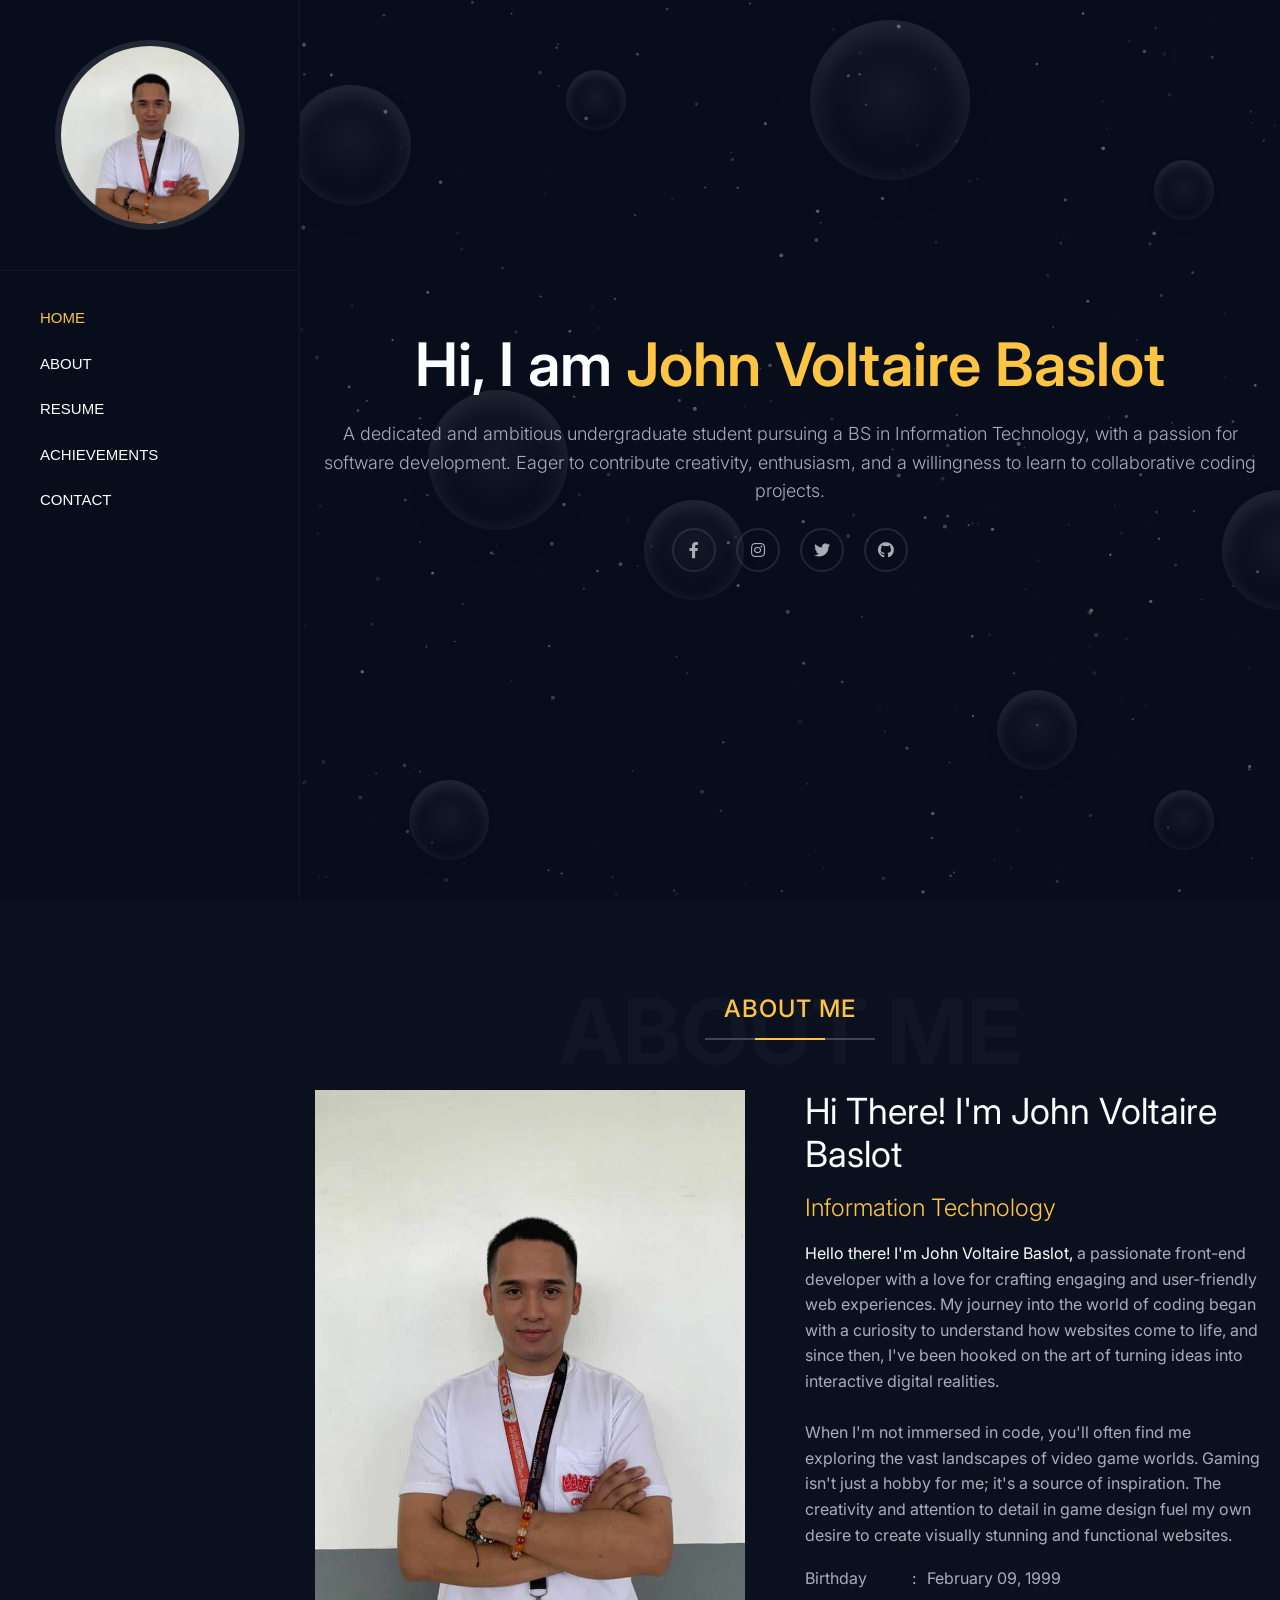
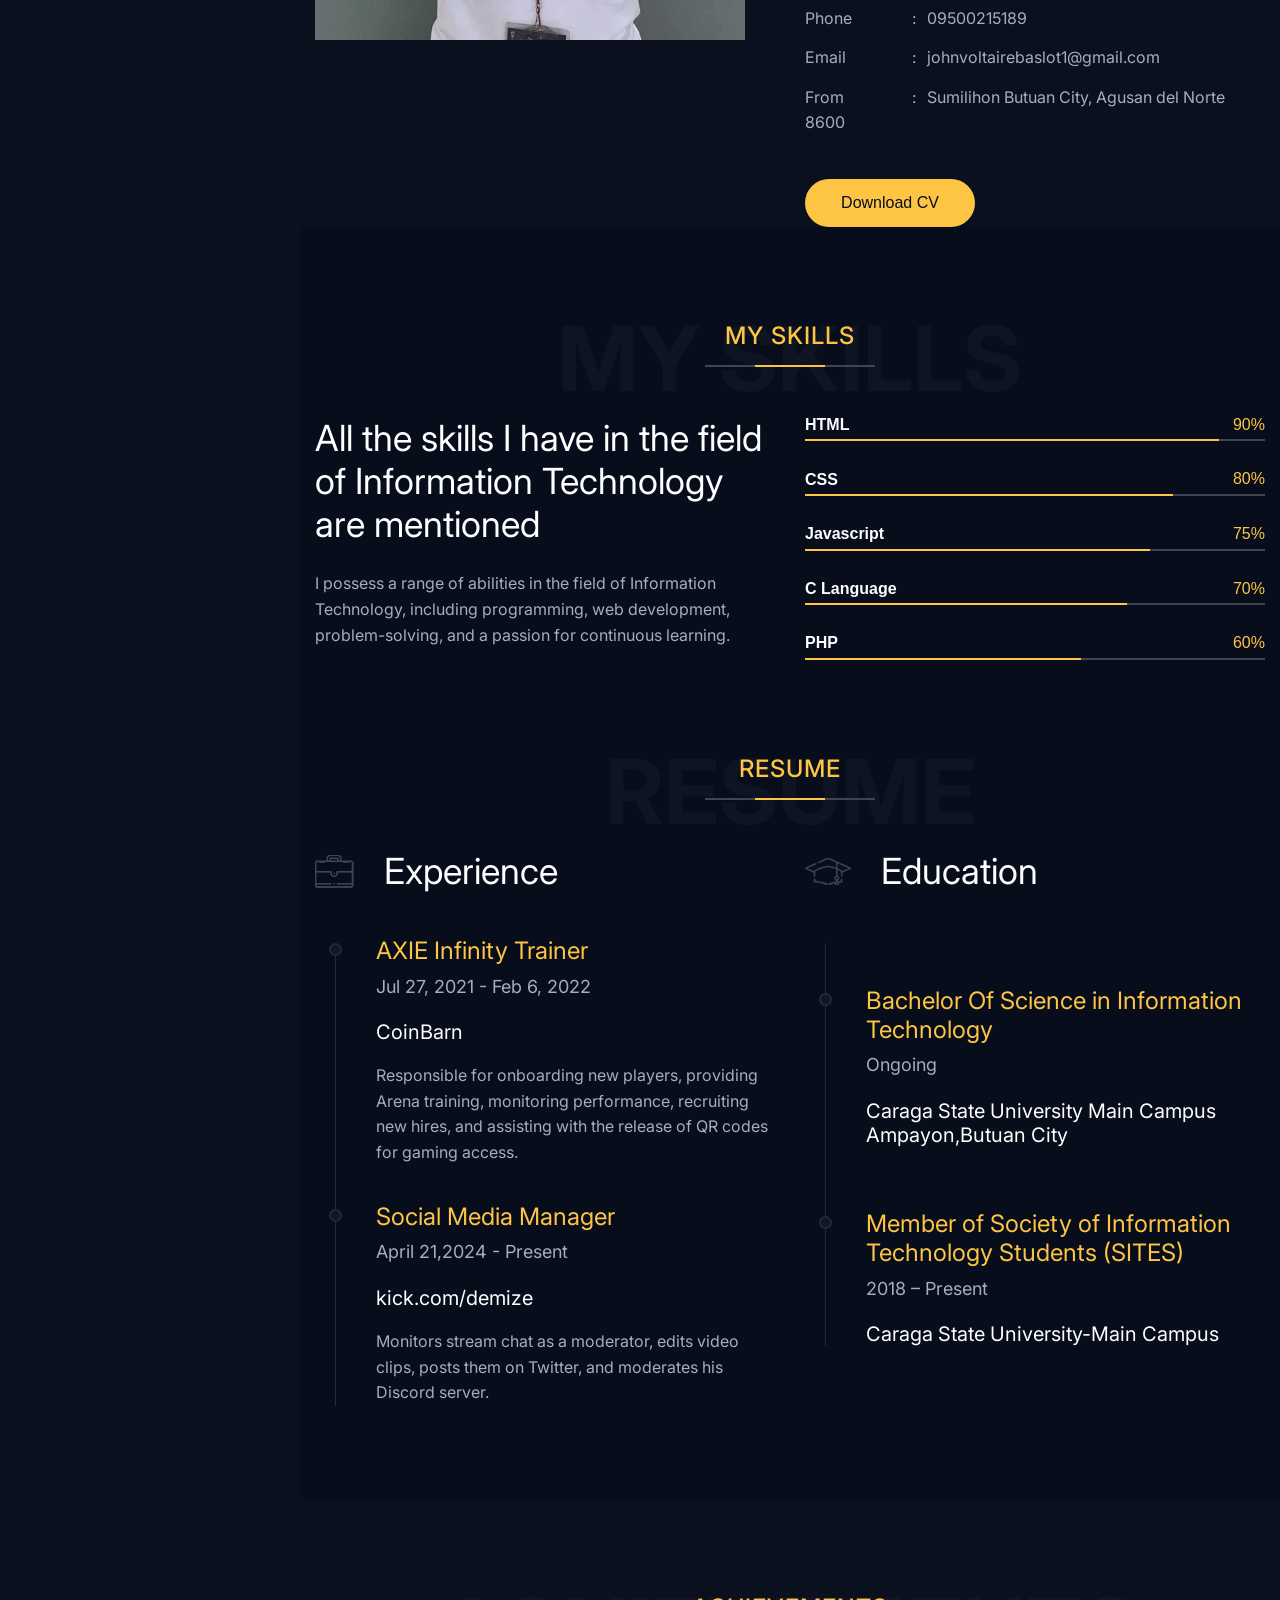
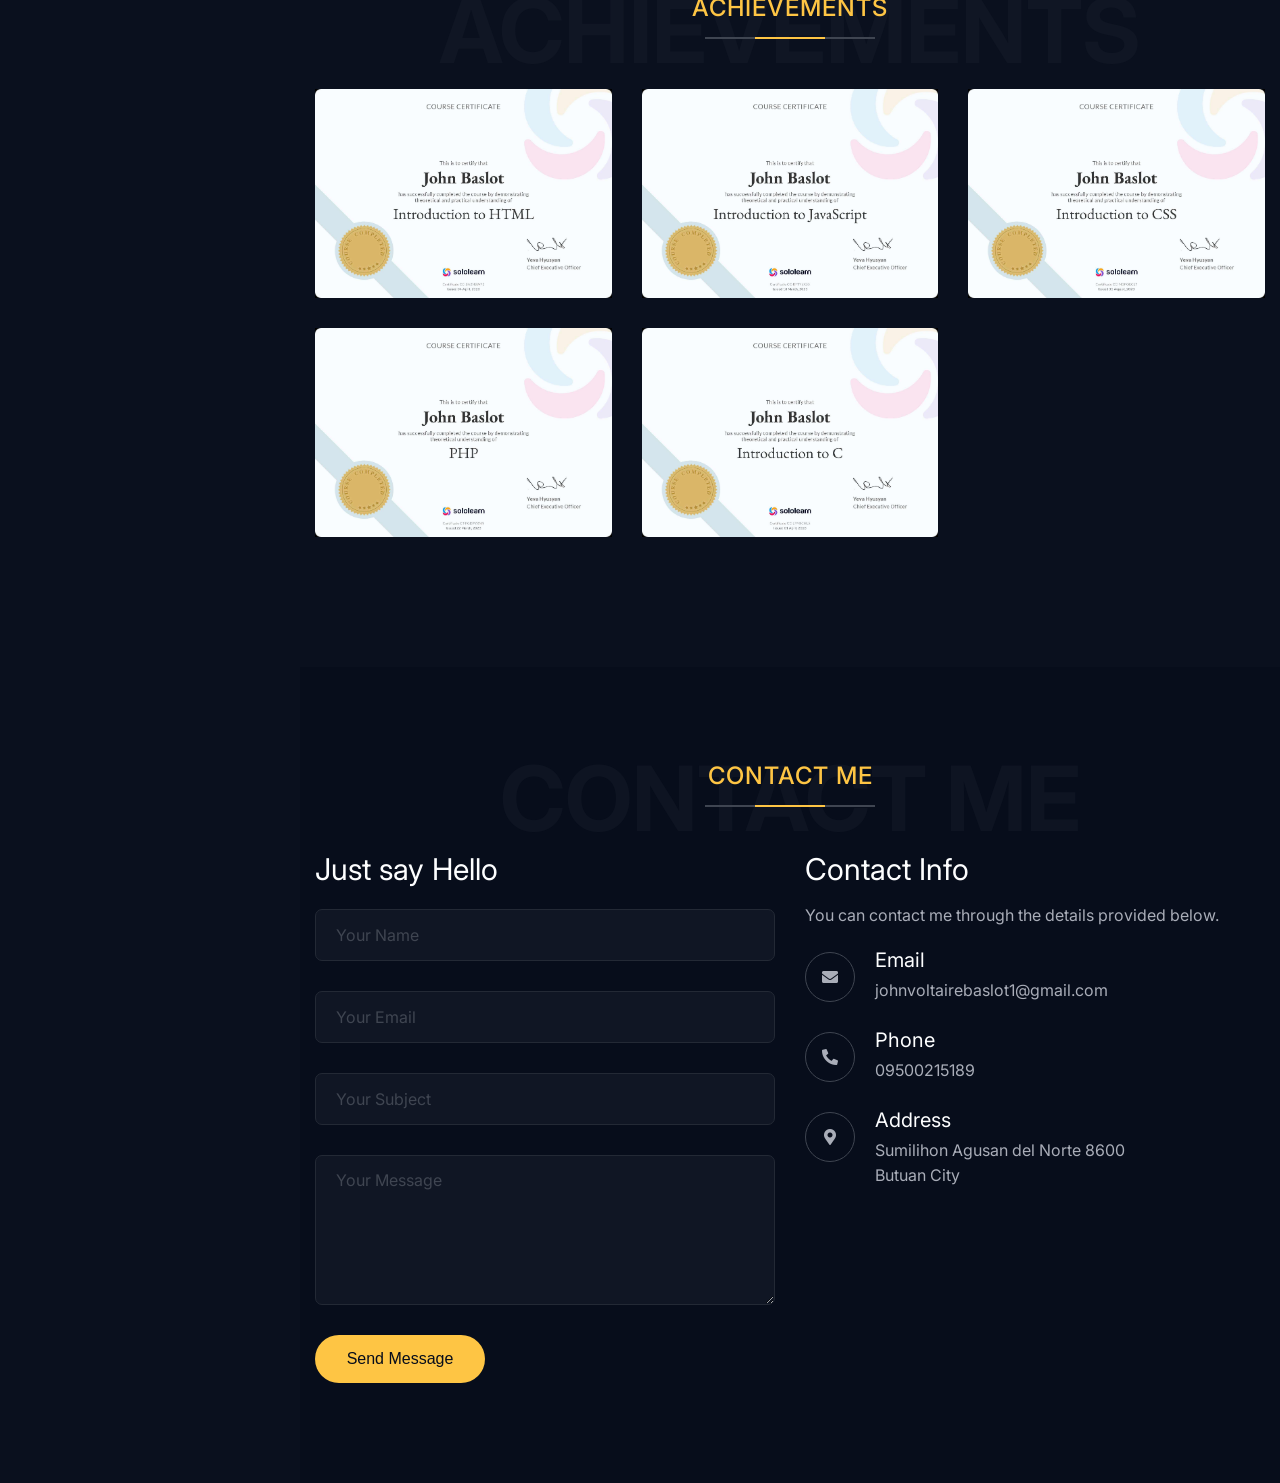
==== commit 87cb70d4: "Update index.html" ====
--- a/index.html
+++ b/index.html
@@ -8,7 +8,7 @@
   <meta name="viewport" content="width=device-width, initial-scale=1">
   <meta name="author" content="Laralink">
   <!-- Page Title -->
-  <title>Personal Portfolio</title>
+  <title>John Voltaire Baslot</title>
   <!-- Favicon Icon -->
   <!-- Stylesheets -->
   <link rel="stylesheet" href="assets/css/bootstrap.min.css" />
@@ -498,4 +498,4 @@
   <script src="assets/js/particles.min.js"></script>
   <script src="assets/js/main.js"></script>
 </body>
-</html>+</html>
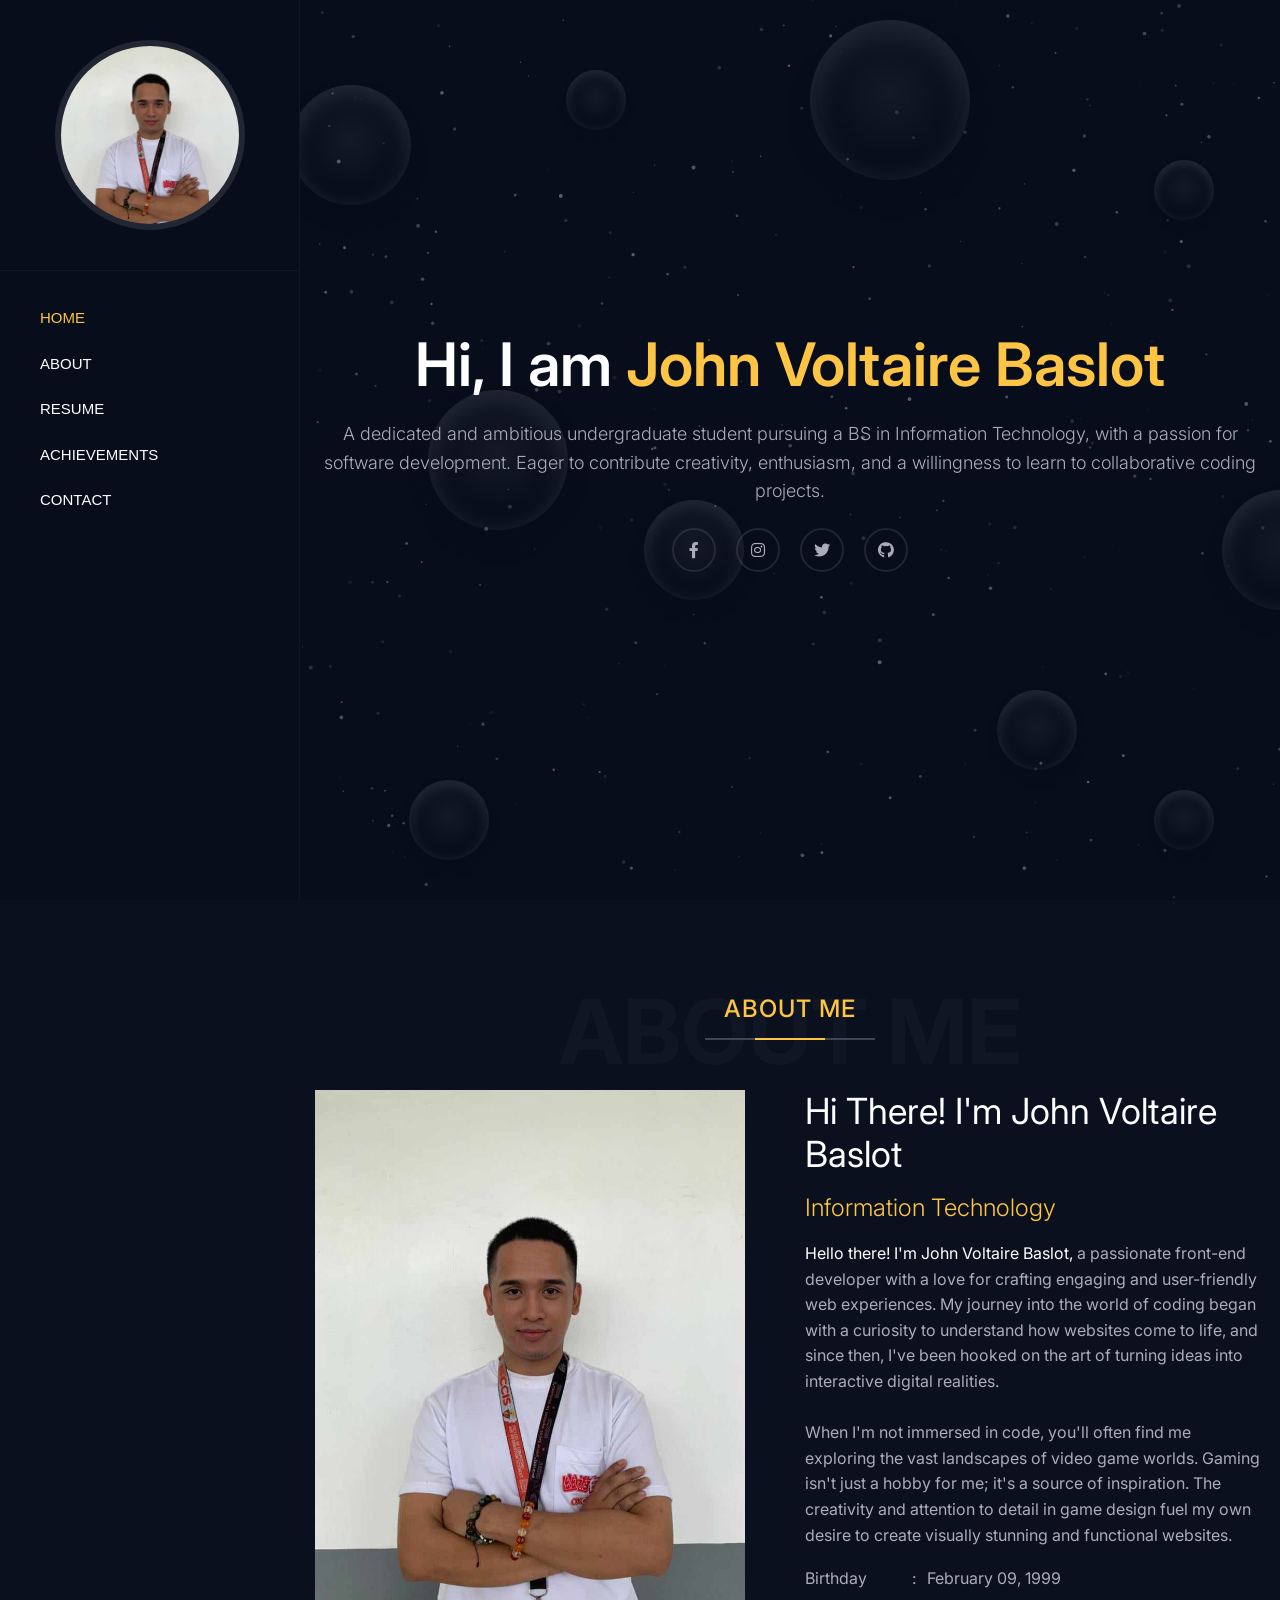
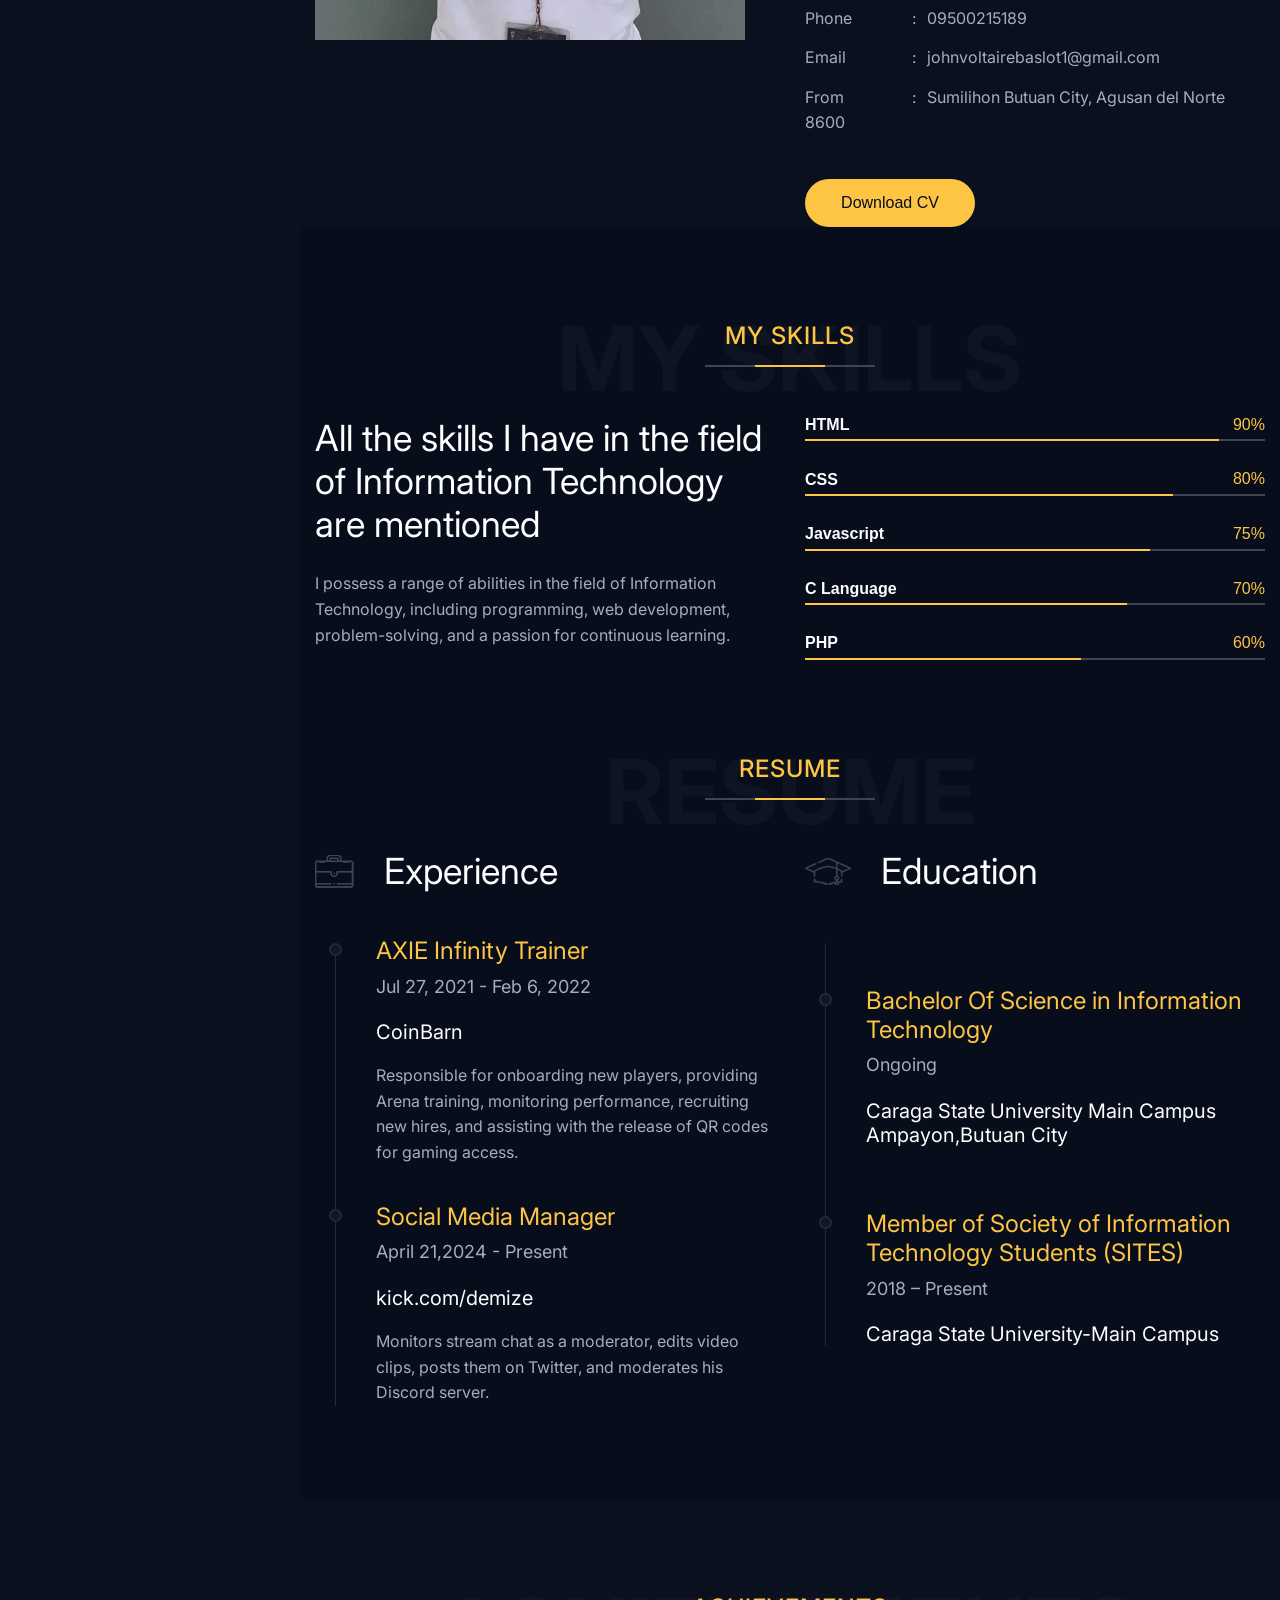
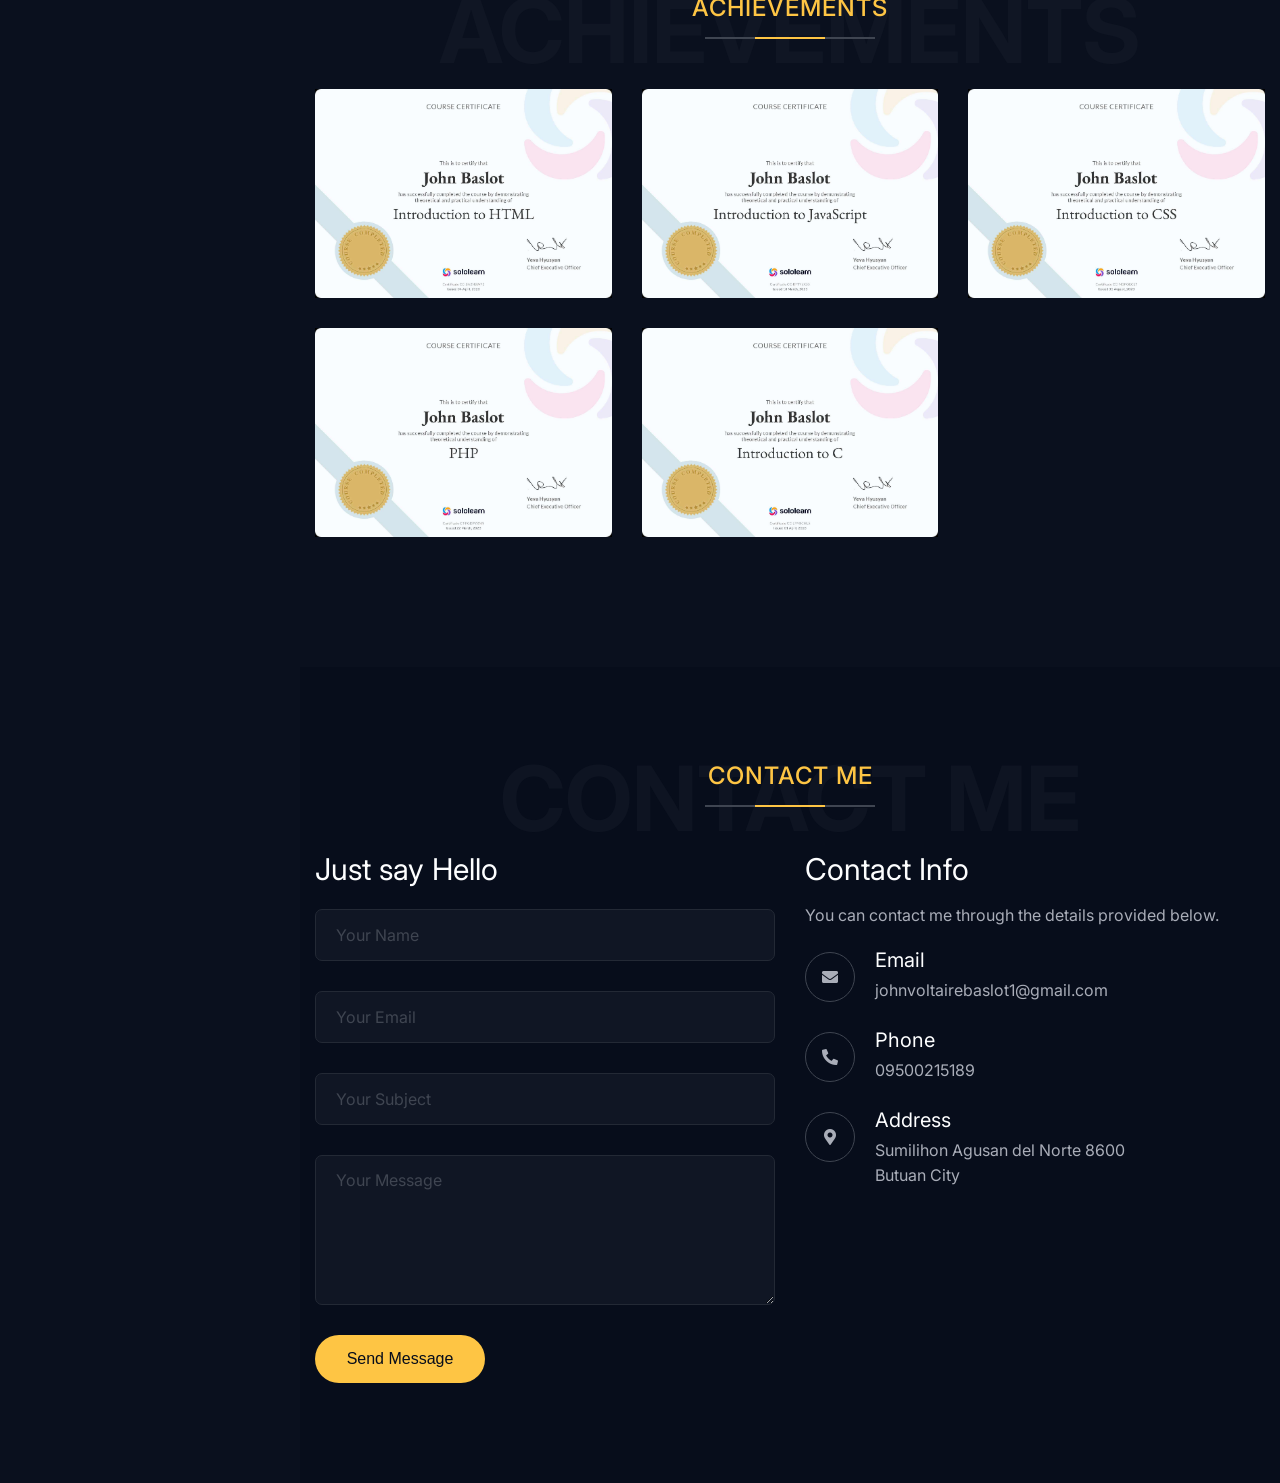
==== commit 5f475804: "Update index.html" ====
--- a/index.html
+++ b/index.html
@@ -62,7 +62,7 @@
           <a href="https://x.com/Voltaire091999" class="st-social-btn">
             <i class="fab fa-twitter"></i>
           </a>
-          <a href="https://github.com/Baslot" class="st-social-btn">
+          <a href="https://github.com/JVBaslot" class="st-social-btn">
             <i class="fab fa-github"></i>
           </a>
         </div>
